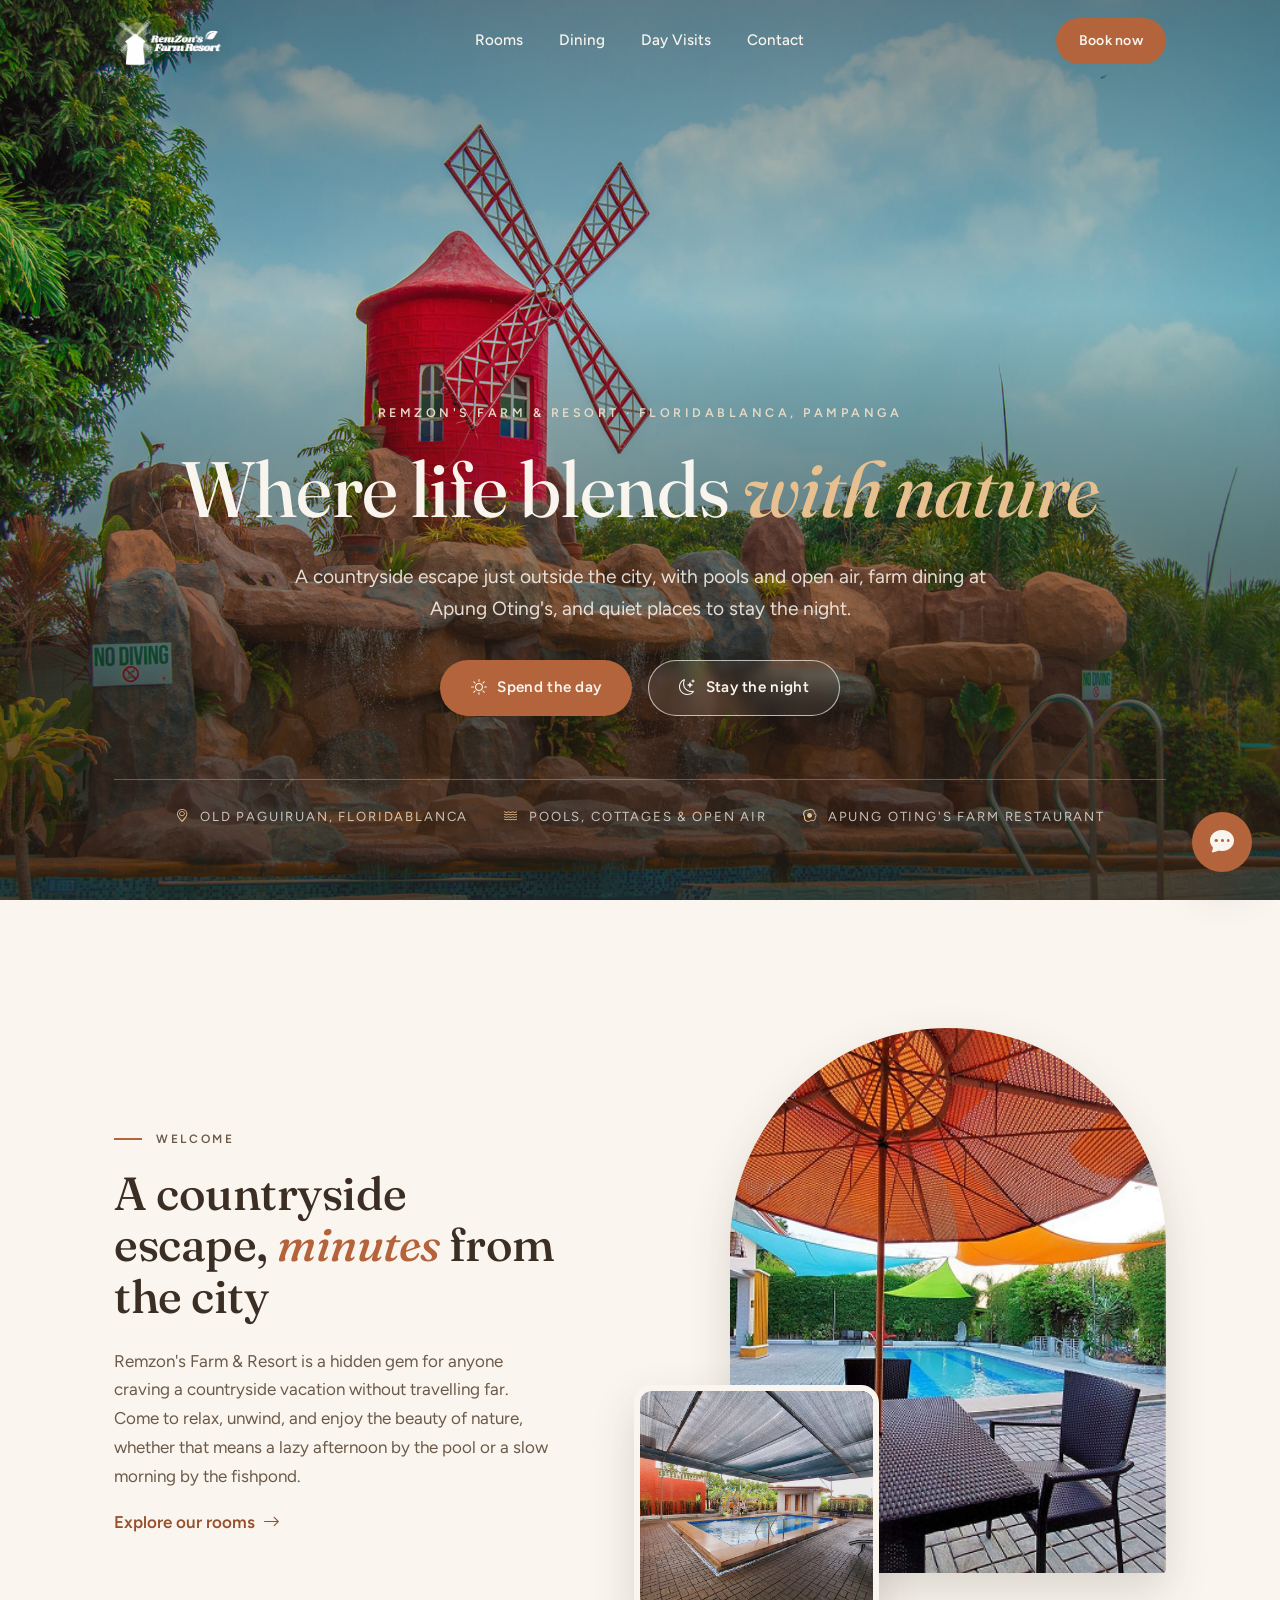
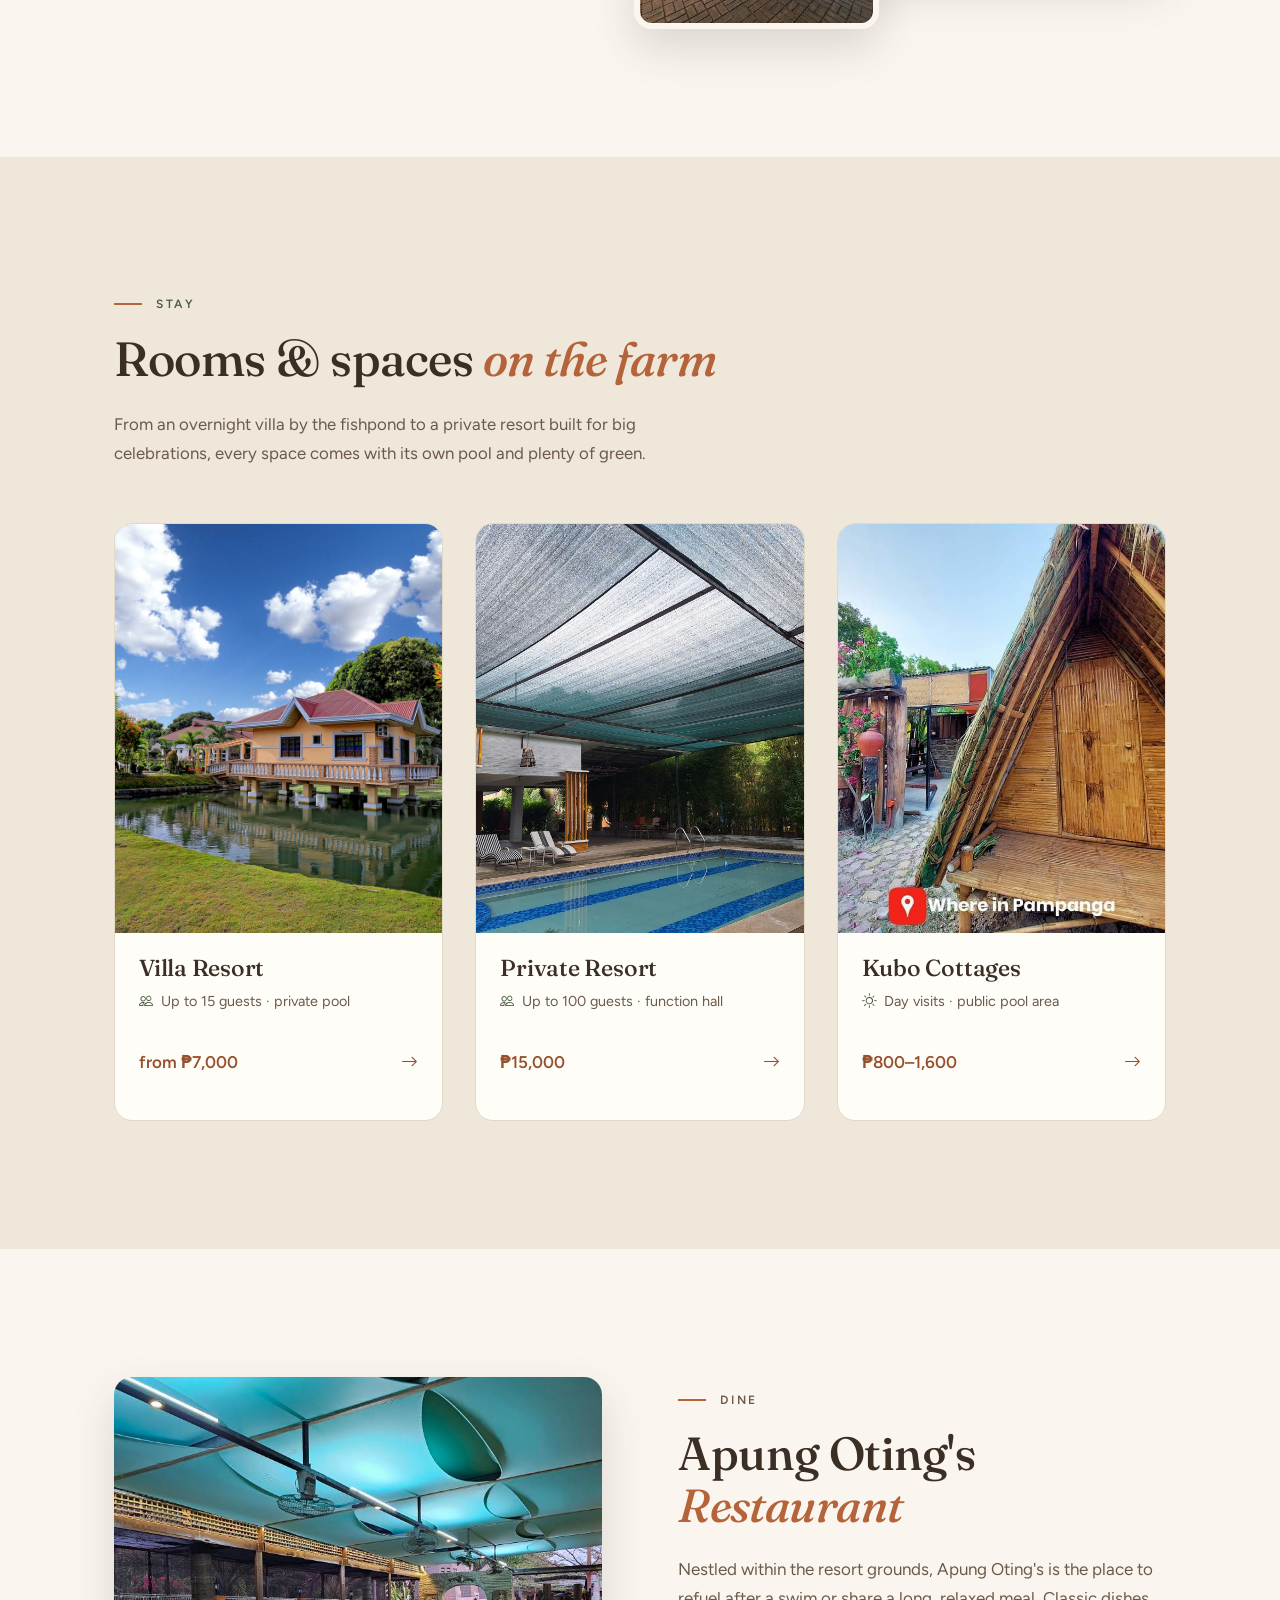
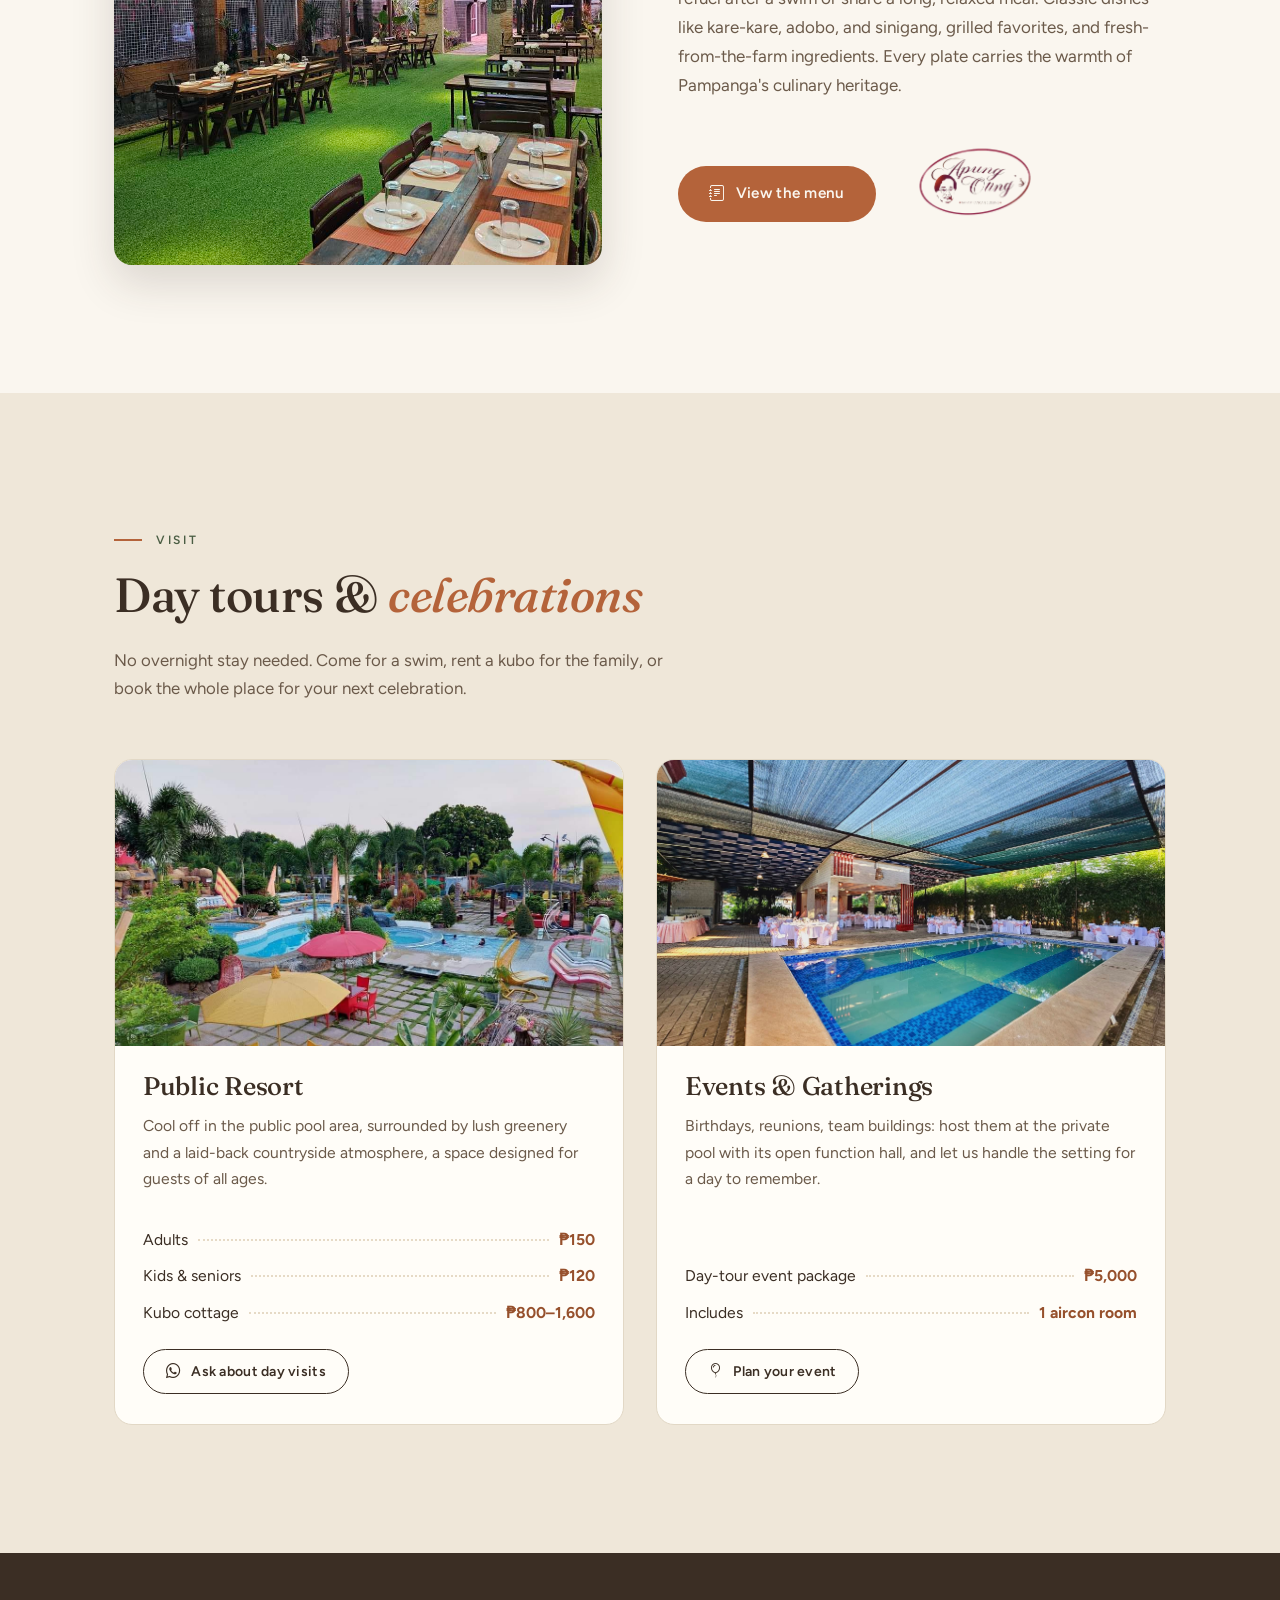
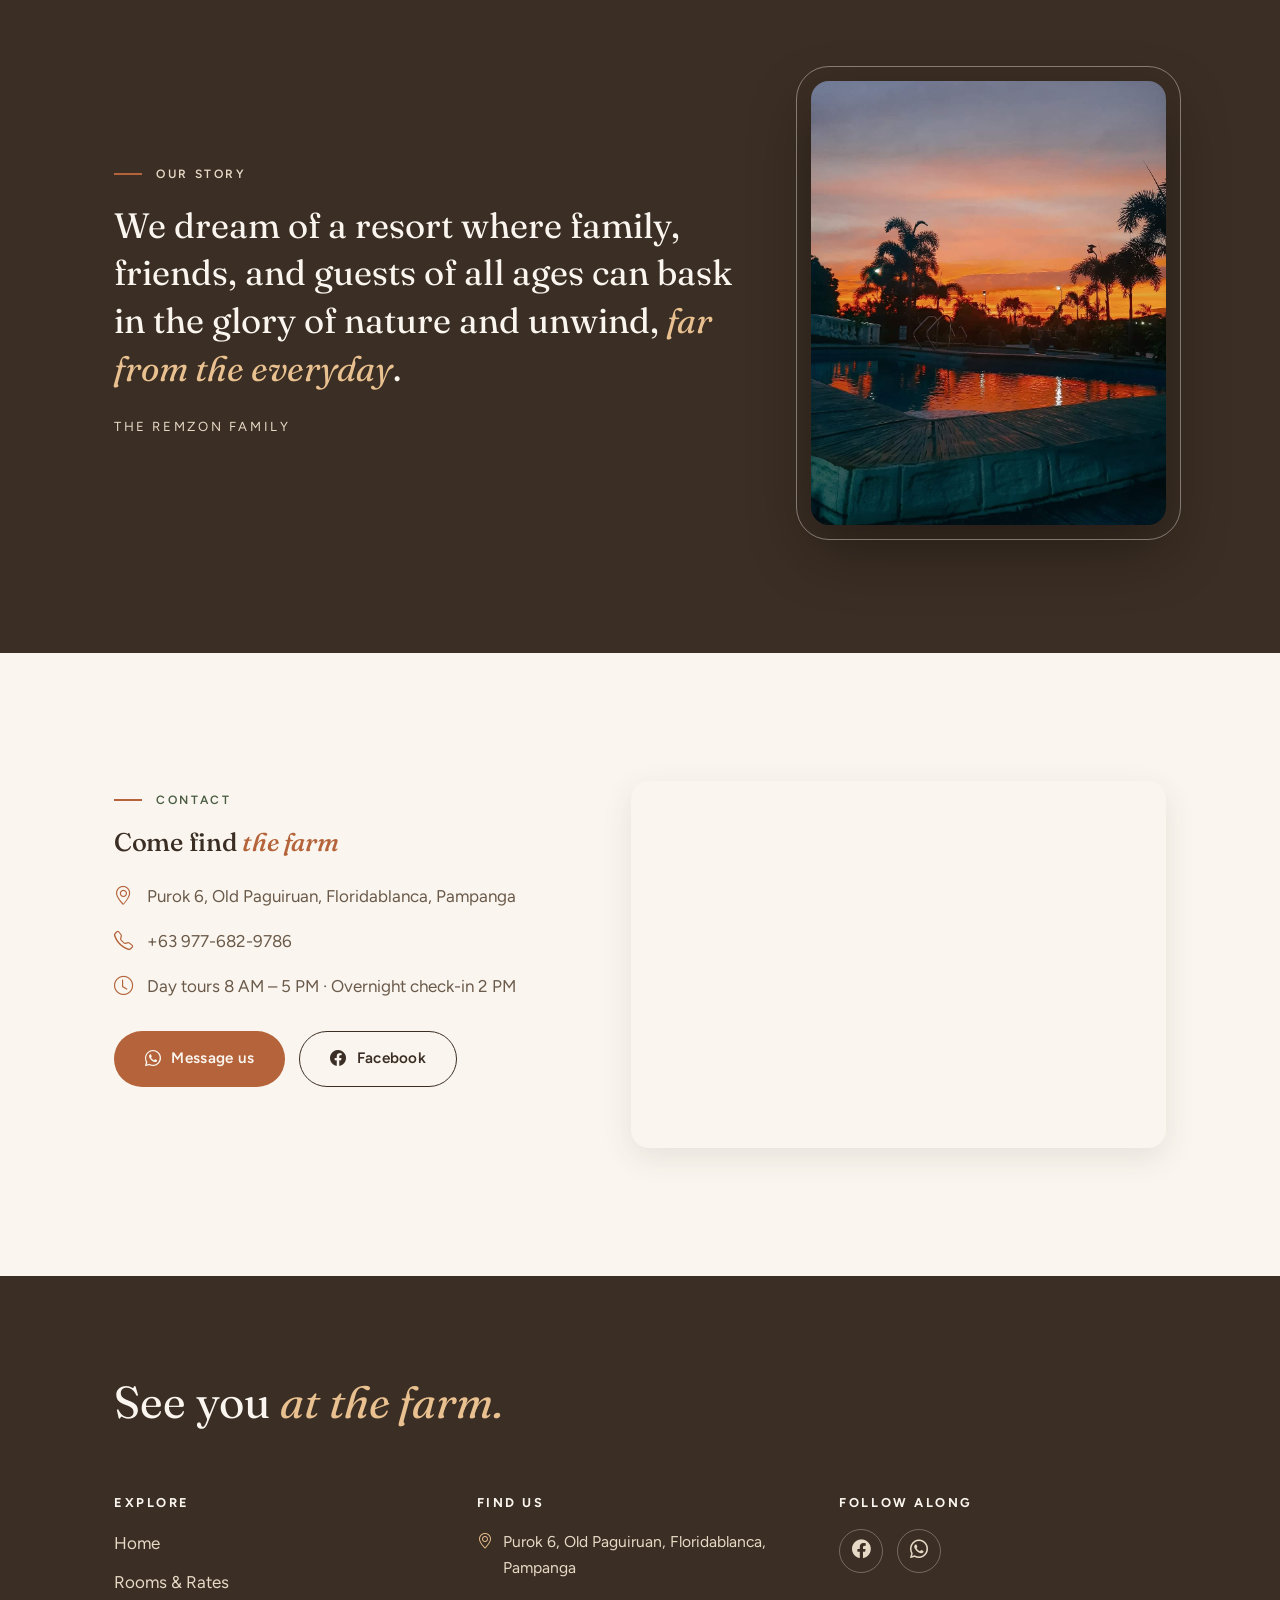
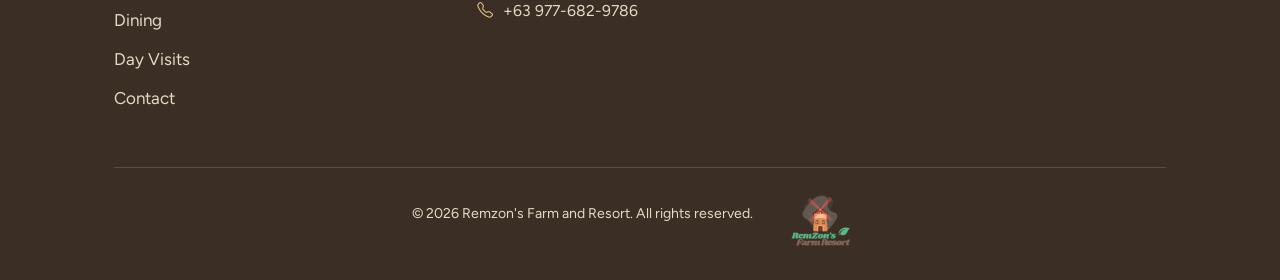
==== index.html @ 97b69064 "Initial commit" ====
<!DOCTYPE html>
<html lang="en">
<head>
  <meta charset="UTF-8">
  <meta name="viewport" content="width=device-width, initial-scale=1.0">
  <title>Remzon's Farm &amp; Resort | Floridablanca, Pampanga</title>
  <meta name="description" content="A countryside farm resort in Floridablanca, Pampanga: pools, villas, day tours, events, and Apung Oting's farm restaurant.">
  <link rel="icon" href="Logo/ResortLogo.png">
  <link rel="preconnect" href="https://fonts.googleapis.com">
  <link rel="preconnect" href="https://fonts.gstatic.com" crossorigin>
  <link href="https://fonts.googleapis.com/css2?family=Fraunces:ital,opsz,wght@0,9..144,300..700;1,9..144,300..700&family=Figtree:ital,wght@0,300..700;1,300..700&display=swap" rel="stylesheet">
  <link rel="stylesheet" href="https://cdn.jsdelivr.net/npm/bootstrap-icons@1.11.3/font/bootstrap-icons.min.css">
  <link rel="stylesheet" href="style.css">
</head>
<body>

<header class="site-header">
  <div class="header-inner">
    <a class="brand" href="index.html">
      <img src="Logo/ResortLogo.png" alt="Remzon's Farm and Resort logo">
    </a>
    <nav class="site-nav">
      <a href="rooms.html">Rooms</a>
      <a href="#dining">Dining</a>
      <a href="#day">Day Visits</a>
      <a href="#contact">Contact</a>
    </nav>
    <a class="btn btn--clay btn--small header-cta" href="booking.html">Book now</a>
    <button class="nav-toggle" aria-label="Menu" aria-expanded="false"><i class="bi bi-list"></i></button>
  </div>
</header>

<!-- HERO -->
<section class="hero">
  <div class="hero-content">
    <p class="hero-eyebrow">Remzon's Farm &amp; Resort · Floridablanca, Pampanga</p>
    <h1>Where life blends <em>with nature</em></h1>
    <p class="hero-sub">A countryside escape just outside the city, with pools and open air, farm dining at Apung Oting's, and quiet places to stay the night.</p>
    <div class="hero-doors">
      <a class="btn btn--clay" href="#day"><i class="bi bi-sun"></i> Spend the day</a>
      <a class="btn btn--ghost-light" href="rooms.html"><i class="bi bi-moon-stars"></i> Stay the night</a>
    </div>
    <div class="hero-strip">
      <span><i class="bi bi-geo-alt"></i> Old Paguiruan, Floridablanca</span>
      <span><i class="bi bi-water"></i> Pools, cottages &amp; open air</span>
      <span><i class="bi bi-egg-fried"></i> Apung Oting's farm restaurant</span>
    </div>
  </div>
</section>

<!-- WELCOME -->
<section class="section" id="welcome">
  <div class="container welcome-grid">
    <div class="welcome-copy" data-reveal>
      <p class="eyebrow">Welcome</p>
      <h2>A countryside escape, <em>minutes</em> from the city</h2>
      <p>Remzon's Farm &amp; Resort is a hidden gem for anyone craving a countryside vacation without travelling far. Come to relax, unwind, and enjoy the beauty of nature, whether that means a lazy afternoon by the pool or a slow morning by the fishpond.</p>
      <a class="text-link" href="rooms.html">Explore our rooms <i class="bi bi-arrow-right"></i></a>
    </div>
    <div class="welcome-photos" data-reveal style="--d:.15s">
      <img class="photo-main" src="Resort/welcome4.png" alt="Poolside at Remzon's Farm and Resort">
      <img class="photo-accent" src="Resort/welcome3.jpg" alt="Greenery around the resort">
    </div>
  </div>
</section>

<!-- STAY -->
<section class="section section--sand" id="stay">
  <div class="container">
    <div class="section-head" data-reveal>
      <p class="eyebrow">Stay</p>
      <h2>Rooms &amp; spaces <em>on the farm</em></h2>
      <p class="lede">From an overnight villa by the fishpond to a private resort built for big celebrations, every space comes with its own pool and plenty of green.</p>
    </div>
    <div class="cards-3">
      <a class="room-card" href="villa.html" data-reveal>
        <div class="card-photo"><img src="Resort/Villa.jpg" alt="Villa Resort exterior"></div>
        <div class="card-body">
          <h3>Villa Resort</h3>
          <p class="card-meta"><i class="bi bi-people"></i> Up to 15 guests · private pool</p>
          <p class="card-price">from ₱7,000 <i class="bi bi-arrow-right"></i></p>
        </div>
      </a>
      <a class="room-card" href="private.html" data-reveal style="--d:.12s">
        <div class="card-photo"><img src="Resort/RoomPrivate.jpg" alt="Private Resort pool and function hall"></div>
        <div class="card-body">
          <h3>Private Resort</h3>
          <p class="card-meta"><i class="bi bi-people"></i> Up to 100 guests · function hall</p>
          <p class="card-price">₱15,000 <i class="bi bi-arrow-right"></i></p>
        </div>
      </a>
      <a class="room-card" href="#day" data-reveal style="--d:.24s">
        <div class="card-photo"><img src="Resort/RoomKubo.jpg" alt="Kubo cottages by the public pool"></div>
        <div class="card-body">
          <h3>Kubo Cottages</h3>
          <p class="card-meta"><i class="bi bi-sun"></i> Day visits · public pool area</p>
          <p class="card-price">₱800–1,600 <i class="bi bi-arrow-right"></i></p>
        </div>
      </a>
    </div>
  </div>
</section>

<!-- DINE -->
<section class="section" id="dining">
  <div class="container dine-grid">
    <img class="dine-photo" src="Restaurant/dine.jpg" alt="Dining area at Apung Oting's Restaurant" data-reveal>
    <div class="dine-copy" data-reveal style="--d:.15s">
      <p class="eyebrow">Dine</p>
      <h2>Apung Oting's <em>Restaurant</em></h2>
      <p>Nestled within the resort grounds, Apung Oting's is the place to refuel after a swim or share a long, relaxed meal. Classic dishes like kare-kare, adobo, and sinigang, grilled favorites, and fresh-from-the-farm ingredients. Every plate carries the warmth of Pampanga's culinary heritage.</p>
      <div class="dine-actions">
        <a class="btn btn--clay" href="Restaurant/menu1.jpg" target="_blank" rel="noopener"><i class="bi bi-journal-text"></i> View the menu</a>
        <img class="resto-logo" src="Logo/RestaurantLogo.png" alt="Apung Oting's Restaurant logo">
      </div>
    </div>
  </div>
</section>

<!-- DAY VISITS & EVENTS -->
<section class="section section--sand" id="day">
  <div class="container">
    <div class="section-head" data-reveal>
      <p class="eyebrow">Visit</p>
      <h2>Day tours &amp; <em>celebrations</em></h2>
      <p class="lede">No overnight stay needed. Come for a swim, rent a kubo for the family, or book the whole place for your next celebration.</p>
    </div>
    <div class="visit-cards">
      <article class="visit-card" data-reveal>
        <div class="card-photo"><img src="Resort/PublicResort.jpg" alt="Public pool area with slides"></div>
        <div class="card-body">
          <h3>Public Resort</h3>
          <p>Cool off in the public pool area, surrounded by lush greenery and a laid-back countryside atmosphere, a space designed for guests of all ages.</p>
          <div class="rate-list">
            <div class="rate-row"><span>Adults</span><span class="dots"></span><span class="price">₱150</span></div>
            <div class="rate-row"><span>Kids &amp; seniors</span><span class="dots"></span><span class="price">₱120</span></div>
            <div class="rate-row"><span>Kubo cottage</span><span class="dots"></span><span class="price">₱800–1,600</span></div>
          </div>
          <a class="btn btn--ghost btn--small" href="https://wa.me/639662276892?text=Hi!%20I%27d%20like%20to%20ask%20about%20a%20day%20visit%20to%20the%20public%20pool." target="_blank" rel="noopener"><i class="bi bi-whatsapp"></i> Ask about day visits</a>
        </div>
      </article>
      <article class="visit-card" data-reveal style="--d:.12s">
        <div class="card-photo"><img src="Resort/PrivateEvents.jpg" alt="Private pool set up for an event"></div>
        <div class="card-body">
          <h3>Events &amp; Gatherings</h3>
          <p>Birthdays, reunions, team buildings: host them at the private pool with its open function hall, and let us handle the setting for a day to remember.</p>
          <div class="rate-list">
            <div class="rate-row"><span>Day-tour event package</span><span class="dots"></span><span class="price">₱5,000</span></div>
            <div class="rate-row"><span>Includes</span><span class="dots"></span><span class="price">1 aircon room</span></div>
          </div>
          <a class="btn btn--ghost btn--small" href="booking.html?space=event"><i class="bi bi-balloon"></i> Plan your event</a>
        </div>
      </article>
    </div>
  </div>
</section>

<!-- STORY -->
<section class="section section--espresso" id="story">
  <div class="container story-grid">
    <div class="story-copy" data-reveal>
      <p class="eyebrow">Our Story</p>
      <blockquote>We dream of a resort where family, friends, and guests of all ages can bask in the glory of nature and unwind, <em>far from the everyday</em>.</blockquote>
      <p class="attribution">The Remzon Family</p>
    </div>
    <img class="story-photo" src="Resort/PublicResort4.jpg" alt="Sunset over the pool at Remzon's Farm and Resort" data-reveal style="--d:.15s">
  </div>
</section>

<!-- CONTACT -->
<section class="section" id="contact">
  <div class="container contact-grid">
    <div data-reveal>
      <p class="eyebrow">Contact</p>
      <h2>Come find <em>the farm</em></h2>
      <ul class="contact-list">
        <li><i class="bi bi-geo-alt"></i> Purok 6, Old Paguiruan, Floridablanca, Pampanga</li>
        <li><i class="bi bi-telephone"></i> +63 977-682-9786</li>
        <li><i class="bi bi-clock"></i> Day tours 8 AM – 5 PM · Overnight check-in 2 PM</li>
      </ul>
      <div class="contact-actions">
        <a class="btn btn--clay" href="https://wa.me/639662276892?text=Hi!%20I%27d%20like%20to%20ask%20about%20Remzon%27s%20Farm%20and%20Resort." target="_blank" rel="noopener"><i class="bi bi-whatsapp"></i> Message us</a>
        <a class="btn btn--ghost" href="https://web.facebook.com/RemZonsFarmandResort" target="_blank" rel="noopener"><i class="bi bi-facebook"></i> Facebook</a>
      </div>
    </div>
    <iframe class="map-frame" data-reveal style="--d:.15s" src="https://www.google.com/maps/embed?pb=!1m18!1m12!1m3!1d3853.8872058354195!2d120.521538375396!3d14.998965285535938!2m3!1f0!2f0!3f0!3m2!1i1024!2i768!4f13.1!3m3!1m2!1s0x33965f371e660f63%3A0x75ef927a24b23bb5!2sRemzon&#39;s%20Farm%20and%20Resort!5e0!3m2!1sen!2sus!4v1743945758089!5m2!1sen!2sus" loading="lazy" referrerpolicy="no-referrer-when-downgrade" title="Map to Remzon's Farm and Resort"></iframe>
  </div>
</section>

<!-- FOOTER -->
<footer class="site-footer">
  <div class="container">
    <p class="footer-signoff">See you <em>at the farm.</em></p>
    <div class="footer-grid">
      <div>
        <h4>Explore</h4>
        <ul>
          <li><a href="index.html">Home</a></li>
          <li><a href="rooms.html">Rooms &amp; Rates</a></li>
          <li><a href="index.html#dining">Dining</a></li>
          <li><a href="index.html#day">Day Visits</a></li>
          <li><a href="index.html#contact">Contact</a></li>
        </ul>
      </div>
      <div>
        <h4>Find us</h4>
        <p><i class="bi bi-geo-alt"></i> Purok 6, Old Paguiruan, Floridablanca, Pampanga</p>
        <p><i class="bi bi-telephone"></i> +63 977-682-9786</p>
      </div>
      <div>
        <h4>Follow along</h4>
        <div class="footer-social">
          <a href="https://web.facebook.com/RemZonsFarmandResort" target="_blank" rel="noopener" aria-label="Facebook"><i class="bi bi-facebook"></i></a>
          <a href="https://wa.me/639662276892" target="_blank" rel="noopener" aria-label="WhatsApp"><i class="bi bi-whatsapp"></i></a>
        </div>
      </div>
    </div>
    <div class="footer-bottom">
      <p>&copy; 2026 Remzon's Farm and Resort. All rights reserved.</p>
      <img class="footer-badge" src="Logo/Resort Logo 1.png" alt="Remzon's Farm and Resort logo">
    </div>
  </div>
</footer>

<!-- Mobile book bar -->
<div class="book-bar">
  <a class="bar-book" href="booking.html"><i class="bi bi-calendar-check"></i> Request to book</a>
  <a class="bar-call" href="tel:+639776829786"><i class="bi bi-telephone"></i> Call us</a>
</div>

<!-- Chat bubble -->
<div class="chat-bubble">
  <div class="chat-options">
    <a class="chat-option chat-option--wa" href="https://wa.me/639662276892?text=Hi!%20I%27d%20like%20to%20ask%20about%20Remzon%27s%20Farm%20and%20Resort." target="_blank" rel="noopener"><i class="bi bi-whatsapp"></i> WhatsApp</a>
    <a class="chat-option chat-option--ms" href="https://m.me/RemZonsFarmandResort" target="_blank" rel="noopener"><i class="bi bi-messenger"></i> Messenger</a>
  </div>
  <button class="chat-toggle" aria-label="Chat with us" aria-expanded="false"><i class="bi bi-chat-dots-fill"></i></button>
</div>

<script src="script.js" defer></script>
</body>
</html>
---- style.css ----
/* ==========================================================================
   Remzon's Farm & Resort — "Modern Hacienda" design system
   Palette: cream base / espresso ink / clay accent / leaf support / sand tint
   Type: Fraunces (display) + Figtree (body)
   ========================================================================== */

:root {
  --cream: #FAF6EF;
  --sand: #EFE7D9;
  --sand-deep: #E6DAC6;
  --espresso: #3B2E24;
  --espresso-soft: #6B5A4A;
  --clay: #B4633A;
  --clay-dark: #96502C;
  --leaf: #4A5D43;
  --line: #E2D8C6;
  --white: #FFFDF8;

  --font-display: "Fraunces", serif;
  --font-body: "Figtree", sans-serif;

  --container: 1140px;
  --gutter: clamp(20px, 5vw, 44px);
  --section-pad: clamp(72px, 10vw, 128px);
  --radius: 18px;
  --radius-arch: 999px 999px 18px 18px;

  --shadow-soft: 0 10px 30px rgba(59, 46, 36, 0.10);
  --shadow-lift: 0 18px 44px rgba(59, 46, 36, 0.16);

  --ease-out: cubic-bezier(0.22, 1, 0.36, 1);
}

/* ---------- Reset & base ---------- */

*, *::before, *::after { box-sizing: border-box; }

html { scroll-behavior: smooth; }

body {
  margin: 0;
  background-color: var(--cream);
  color: var(--espresso);
  font-family: var(--font-body);
  font-size: 1.0625rem;
  line-height: 1.7;
  -webkit-font-smoothing: antialiased;
  overflow-x: hidden;
}

/* faint paper grain over everything */
body::after {
  content: "";
  position: fixed;
  inset: 0;
  pointer-events: none;
  z-index: 999;
  opacity: 0.035;
  background-image: url("data:image/svg+xml,%3Csvg xmlns='http://www.w3.org/2000/svg' width='160' height='160'%3E%3Cfilter id='n'%3E%3CfeTurbulence type='fractalNoise' baseFrequency='0.9' numOctaves='2'/%3E%3C/filter%3E%3Crect width='160' height='160' filter='url(%23n)'/%3E%3C/svg%3E");
}

img { max-width: 100%; display: block; }

h1, h2, h3, h4 {
  font-family: var(--font-display);
  font-weight: 500;
  line-height: 1.12;
  margin: 0 0 0.5em;
  letter-spacing: -0.01em;
}

h1 em, h2 em, h3 em {
  font-style: italic;
  color: var(--clay);
}

p { margin: 0 0 1em; }

a { color: var(--clay-dark); text-decoration-thickness: 1px; text-underline-offset: 3px; }

section { scroll-margin-top: 96px; }

.container {
  max-width: var(--container);
  margin-inline: auto;
  padding-inline: var(--gutter);
}

.section { padding-block: var(--section-pad); }
.section--sand { background: var(--sand); }
.section--espresso { background: var(--espresso); color: var(--cream); }

/* ---------- Eyebrow + section headings ---------- */

.eyebrow {
  display: inline-flex;
  align-items: center;
  gap: 14px;
  font-size: 0.75rem;
  font-weight: 600;
  letter-spacing: 0.22em;
  text-transform: uppercase;
  color: var(--leaf);
  margin-bottom: 18px;
}

.eyebrow::before {
  content: "";
  width: 28px;
  height: 2px;
  background: var(--clay);
}

.section--espresso .eyebrow { color: var(--sand-deep); }

.section-head h2 {
  font-size: clamp(2rem, 4.2vw, 3rem);
  max-width: 18em;
}

.section-head .lede {
  max-width: 34em;
  color: var(--espresso-soft);
  font-size: 1.05rem;
}

.section--espresso .lede { color: var(--sand-deep); }

/* ---------- Buttons ---------- */

.btn {
  display: inline-flex;
  align-items: center;
  justify-content: center;
  gap: 10px;
  padding: 14px 30px;
  border-radius: 999px;
  border: 1.5px solid transparent;
  font-family: var(--font-body);
  font-size: 0.95rem;
  font-weight: 600;
  letter-spacing: 0.02em;
  text-decoration: none;
  cursor: pointer;
  transition: transform 0.25s var(--ease-out), background 0.25s, color 0.25s, border-color 0.25s, box-shadow 0.25s;
}

.btn i { font-size: 1.05em; line-height: 1; }

.btn:hover { transform: translateY(-2px); }
.btn:active { transform: translateY(0); }

.btn--clay {
  background: var(--clay);
  color: var(--cream);
}
.btn--clay:hover { background: var(--clay-dark); box-shadow: var(--shadow-soft); }

.btn--ghost {
  background: transparent;
  color: var(--espresso);
  border-color: currentColor;
}
.btn--ghost:hover { background: rgba(59, 46, 36, 0.06); }

.btn--ghost-light {
  background: rgba(250, 246, 239, 0.08);
  color: var(--cream);
  border-color: rgba(250, 246, 239, 0.7);
  backdrop-filter: blur(4px);
}
.btn--ghost-light:hover { background: rgba(250, 246, 239, 0.18); }

.btn--small { padding: 10px 22px; font-size: 0.875rem; }

.text-link {
  display: inline-flex;
  align-items: center;
  gap: 8px;
  font-weight: 600;
  color: var(--clay-dark);
  text-decoration: none;
}
.text-link i { transition: transform 0.25s var(--ease-out); }
.text-link:hover i { transform: translateX(4px); }

/* ---------- Header ---------- */

.site-header {
  position: fixed;
  inset: 0 0 auto 0;
  z-index: 50;
  transition: background 0.35s, box-shadow 0.35s, color 0.35s;
  color: var(--cream);
}

.site-header .header-inner {
  max-width: var(--container);
  margin-inline: auto;
  padding: 10px var(--gutter);
  display: flex;
  align-items: center;
  justify-content: space-between;
  gap: 24px;
}

.site-header.is-solid,
.site-header--solid {
  background: rgba(250, 246, 239, 0.92);
  backdrop-filter: blur(10px);
  box-shadow: 0 1px 0 var(--line);
  color: var(--espresso);
}

.brand {
  display: inline-flex;
  align-items: center;
  gap: 12px;
  text-decoration: none;
  color: inherit;
}

.brand img {
  height: 62px;
  width: auto;
  object-fit: contain;
}

/* white silhouette while the header floats over the hero photo */
.site-header:not(.is-solid):not(.site-header--solid) .brand img {
  filter: brightness(0) invert(1) drop-shadow(0 2px 8px rgba(30, 22, 15, 0.35));
}

.site-nav {
  display: flex;
  align-items: center;
  gap: clamp(18px, 3vw, 36px);
}

.site-nav a {
  color: inherit;
  text-decoration: none;
  font-size: 0.95rem;
  font-weight: 500;
  position: relative;
  padding-block: 6px;
}

.site-nav a::after {
  content: "";
  position: absolute;
  left: 0;
  bottom: 0;
  width: 100%;
  height: 2px;
  background: var(--clay);
  transform: scaleX(0);
  transform-origin: left;
  transition: transform 0.3s var(--ease-out);
}

.site-nav a:hover::after { transform: scaleX(1); }

.header-cta { flex-shrink: 0; }

.nav-toggle {
  display: none;
  background: none;
  border: none;
  color: inherit;
  font-size: 1.7rem;
  cursor: pointer;
  padding: 4px 8px;
}

/* ---------- Hero ---------- */

.hero {
  position: relative;
  min-height: 100svh;
  display: flex;
  flex-direction: column;
  justify-content: flex-end;
  color: var(--cream);
  isolation: isolate;
}

.hero::before {
  content: "";
  position: absolute;
  inset: 0;
  z-index: -2;
  background-image: url("Resort/resortHome.jpg");
  background-size: cover;
  background-position: center;
}

.hero::after {
  content: "";
  position: absolute;
  inset: 0;
  z-index: -1;
  background:
    linear-gradient(180deg, rgba(30, 22, 15, 0.42) 0%, rgba(30, 22, 15, 0.10) 34%, rgba(30, 22, 15, 0.62) 78%, rgba(30, 22, 15, 0.78) 100%);
}

.hero-content {
  max-width: var(--container);
  width: 100%;
  margin-inline: auto;
  padding: 0 var(--gutter) clamp(48px, 8vh, 90px);
  text-align: center;
}

.hero-eyebrow {
  font-size: 0.78rem;
  font-weight: 600;
  letter-spacing: 0.28em;
  text-transform: uppercase;
  color: var(--sand-deep);
  margin-bottom: 22px;
}

.hero h1 {
  font-size: clamp(2.7rem, 6.5vw, 4.9rem);
  font-weight: 450;
  margin-inline: auto;
  max-width: 13em;
  margin-bottom: 0.35em;
  text-wrap: balance;
}

.hero h1 em { color: #E9C08F; }

.hero .hero-sub {
  font-size: clamp(1rem, 1.6vw, 1.2rem);
  color: rgba(250, 246, 239, 0.88);
  max-width: 36em;
  margin-inline: auto;
  margin-bottom: 34px;
}

.hero-doors {
  display: flex;
  justify-content: center;
  flex-wrap: wrap;
  gap: 16px;
  margin-bottom: clamp(40px, 7vh, 72px);
}

.hero-strip {
  display: flex;
  justify-content: center;
  flex-wrap: wrap;
  gap: 12px 36px;
  padding-top: 26px;
  border-top: 1px solid rgba(250, 246, 239, 0.28);
  font-size: 0.82rem;
  letter-spacing: 0.14em;
  text-transform: uppercase;
  color: rgba(250, 246, 239, 0.75);
}

.hero-strip span { display: inline-flex; align-items: center; gap: 10px; }
.hero-strip i { color: #E9C08F; }

/* ---------- Compact page hero (subpages) ---------- */

.page-head {
  padding: calc(84px + clamp(48px, 8vw, 96px)) 0 clamp(40px, 6vw, 72px);
  background:
    radial-gradient(120% 90% at 85% -10%, var(--sand) 0%, transparent 60%),
    var(--cream);
  border-bottom: 1px solid var(--line);
}

.page-head h1 {
  font-size: clamp(2.3rem, 5vw, 3.6rem);
  max-width: 16em;
}

.page-head .lede {
  max-width: 36em;
  color: var(--espresso-soft);
  margin-bottom: 0;
}

/* ---------- Welcome ---------- */

.welcome-grid {
  display: grid;
  grid-template-columns: minmax(0, 5fr) minmax(0, 6fr);
  gap: clamp(36px, 6vw, 80px);
  align-items: center;
}

.welcome-copy h2 { font-size: clamp(2rem, 4vw, 2.9rem); }

.welcome-copy p { color: var(--espresso-soft); max-width: 32em; }

.welcome-photos {
  position: relative;
  padding-bottom: 56px;
}

.welcome-photos .photo-main {
  width: 82%;
  margin-left: auto;
  aspect-ratio: 4 / 5;
  object-fit: cover;
  border-radius: var(--radius-arch);
  box-shadow: var(--shadow-lift);
}

.welcome-photos .photo-accent {
  position: absolute;
  left: 0;
  bottom: 0;
  width: 46%;
  aspect-ratio: 1 / 1;
  object-fit: cover;
  border-radius: var(--radius);
  border: 6px solid var(--cream);
  box-shadow: var(--shadow-lift);
}

/* ---------- Room cards (home) ---------- */

.cards-3 {
  display: grid;
  grid-template-columns: repeat(3, minmax(0, 1fr));
  gap: clamp(20px, 3vw, 32px);
  margin-top: clamp(36px, 5vw, 56px);
}

.room-card {
  display: flex;
  flex-direction: column;
  background: var(--white);
  border: 1px solid var(--line);
  border-radius: var(--radius);
  overflow: hidden;
  text-decoration: none;
  color: var(--espresso);
  transition: transform 0.35s var(--ease-out), box-shadow 0.35s;
}

.room-card:hover {
  transform: translateY(-6px);
  box-shadow: var(--shadow-lift);
}

.room-card .card-photo {
  aspect-ratio: 4 / 5;
  overflow: hidden;
}

.room-card .card-photo img {
  width: 100%;
  height: 100%;
  object-fit: cover;
  transition: transform 0.6s var(--ease-out);
}

.room-card:hover .card-photo img { transform: scale(1.05); }

.room-card .card-body {
  padding: 22px 24px 26px;
  display: flex;
  flex-direction: column;
  gap: 6px;
  flex: 1;
}

.room-card h3 { font-size: 1.45rem; margin-bottom: 2px; }

.room-card .card-meta {
  font-size: 0.9rem;
  color: var(--espresso-soft);
  display: flex;
  align-items: center;
  gap: 8px;
}

.room-card .card-meta i { color: var(--leaf); }

.room-card .card-price {
  margin-top: auto;
  padding-top: 14px;
  display: flex;
  align-items: center;
  justify-content: space-between;
  font-weight: 600;
  color: var(--clay-dark);
}

.room-card .card-price i { transition: transform 0.25s var(--ease-out); }
.room-card:hover .card-price i { transform: translateX(5px); }

/* ---------- Dine split ---------- */

.dine-grid {
  display: grid;
  grid-template-columns: minmax(0, 1fr) minmax(0, 1fr);
  gap: clamp(36px, 6vw, 80px);
  align-items: center;
}

.dine-grid .dine-photo {
  aspect-ratio: 1 / 1;
  object-fit: cover;
  border-radius: var(--radius);
  box-shadow: var(--shadow-lift);
}

.dine-copy h2 { font-size: clamp(2rem, 4vw, 2.9rem); }
.dine-copy p { color: var(--espresso-soft); max-width: 32em; }

.dine-actions {
  display: flex;
  align-items: center;
  flex-wrap: wrap;
  gap: 22px;
  margin-top: 28px;
}

.dine-actions .resto-logo {
  max-width: 150px;
  mix-blend-mode: multiply;
}

/* ---------- Day visits / rates ---------- */

.visit-cards {
  display: grid;
  grid-template-columns: repeat(2, minmax(0, 1fr));
  gap: clamp(20px, 3vw, 32px);
  margin-top: clamp(36px, 5vw, 56px);
}

.visit-card {
  background: var(--white);
  border: 1px solid var(--line);
  border-radius: var(--radius);
  overflow: hidden;
  display: flex;
  flex-direction: column;
}

.visit-card .card-photo {
  aspect-ratio: 16 / 9;
  overflow: hidden;
}

.visit-card .card-photo img {
  width: 100%;
  height: 100%;
  object-fit: cover;
  transition: transform 0.6s var(--ease-out);
}

.visit-card:hover .card-photo img { transform: scale(1.04); }

.visit-card .card-body {
  padding: 26px 28px 30px;
  display: flex;
  flex-direction: column;
  flex: 1;
}

.visit-card h3 { font-size: 1.6rem; }

.visit-card .card-body > p { color: var(--espresso-soft); font-size: 0.98rem; }

.rate-list {
  margin-top: auto;
  padding-top: 18px;
  display: flex;
  flex-direction: column;
  gap: 10px;
}

.rate-row {
  display: flex;
  align-items: baseline;
  gap: 10px;
  font-size: 0.98rem;
}

.rate-row .dots {
  flex: 1;
  border-bottom: 2px dotted var(--sand-deep);
  transform: translateY(-4px);
}

.rate-row .price {
  font-weight: 700;
  color: var(--clay-dark);
  white-space: nowrap;
}

.visit-card .btn { margin-top: 22px; align-self: flex-start; }

/* ---------- Story band ---------- */

.story-grid {
  display: grid;
  grid-template-columns: minmax(0, 7fr) minmax(0, 4fr);
  gap: clamp(36px, 6vw, 80px);
  align-items: center;
}

.story-copy blockquote {
  margin: 0;
  font-family: var(--font-display);
  font-size: clamp(1.5rem, 3vw, 2.2rem);
  font-weight: 400;
  line-height: 1.35;
  color: var(--cream);
}

.story-copy blockquote em { color: #E9C08F; }

.story-copy .attribution {
  margin-top: 24px;
  font-size: 0.82rem;
  letter-spacing: 0.2em;
  text-transform: uppercase;
  color: var(--sand-deep);
}

.story-photo {
  aspect-ratio: 4 / 5;
  object-fit: cover;
  border-radius: var(--radius);
  box-shadow: 0 24px 60px rgba(0, 0, 0, 0.35);
  outline: 1px solid rgba(250, 246, 239, 0.4);
  outline-offset: 14px;
}

/* ---------- Contact ---------- */

.contact-grid {
  display: grid;
  grid-template-columns: minmax(0, 5fr) minmax(0, 6fr);
  gap: clamp(36px, 6vw, 72px);
  align-items: start;
}

.contact-list {
  list-style: none;
  margin: 26px 0 30px;
  padding: 0;
  display: flex;
  flex-direction: column;
  gap: 16px;
}

.contact-list li {
  display: flex;
  gap: 14px;
  align-items: flex-start;
  color: var(--espresso-soft);
}

.contact-list i {
  color: var(--clay);
  font-size: 1.2rem;
  line-height: 1.5;
}

.contact-actions { display: flex; flex-wrap: wrap; gap: 14px; }

.map-frame {
  width: 100%;
  aspect-ratio: 16 / 11;
  border: 0;
  border-radius: var(--radius);
  box-shadow: var(--shadow-soft);
}

/* ---------- Footer ---------- */

.site-footer {
  background: var(--espresso);
  color: var(--sand-deep);
  padding: clamp(56px, 8vw, 88px) 0 32px;
}

.footer-signoff {
  font-family: var(--font-display);
  font-size: clamp(1.9rem, 4vw, 2.8rem);
  color: var(--cream);
  margin-bottom: clamp(36px, 5vw, 56px);
}

.footer-signoff em { color: #E9C08F; }

.footer-grid {
  display: grid;
  grid-template-columns: repeat(3, minmax(0, 1fr));
  gap: 36px;
  padding-bottom: 44px;
}

.footer-grid h4 {
  font-family: var(--font-body);
  font-size: 0.8rem;
  font-weight: 700;
  letter-spacing: 0.2em;
  text-transform: uppercase;
  color: var(--cream);
  margin-bottom: 18px;
}

.footer-grid ul { list-style: none; margin: 0; padding: 0; }
.footer-grid li { margin-bottom: 10px; }

.footer-grid a {
  color: var(--sand-deep);
  text-decoration: none;
  transition: color 0.2s;
}
.footer-grid a:hover { color: var(--cream); }

.footer-grid p { display: flex; gap: 10px; align-items: flex-start; font-size: 0.98rem; }
.footer-grid p i { color: #E9C08F; }

.footer-badge {
  width: 96px;
}

.footer-social {
  display: flex;
  gap: 14px;
}

.footer-social a {
  display: inline-flex;
  align-items: center;
  justify-content: center;
  width: 44px;
  height: 44px;
  border: 1px solid rgba(250, 246, 239, 0.3);
  border-radius: 50%;
  font-size: 1.15rem;
  transition: background 0.25s, color 0.25s, border-color 0.25s;
}

.footer-social a:hover {
  background: var(--cream);
  color: var(--espresso);
  border-color: var(--cream);
}

.footer-bottom {
  border-top: 1px solid rgba(250, 246, 239, 0.15);
  padding-top: 26px;
  display: flex;
  align-items: center;
  justify-content: center;
  gap: 20px;
  font-size: 0.88rem;
}

/* ---------- Rooms listing page ---------- */

.room-row {
  display: grid;
  grid-template-columns: minmax(0, 6fr) minmax(0, 5fr);
  gap: clamp(32px, 5vw, 64px);
  align-items: center;
  padding-block: clamp(40px, 6vw, 64px);
}

.room-row + .room-row { border-top: 1px solid var(--line); }

.room-row:nth-child(even) .room-row-photo { order: 2; }

.room-row-photo {
  aspect-ratio: 4 / 3;
  object-fit: cover;
  border-radius: var(--radius);
  box-shadow: var(--shadow-lift);
  width: 100%;
}

.room-row h2 { font-size: clamp(1.8rem, 3.4vw, 2.5rem); }

.room-row .room-facts {
  display: flex;
  flex-wrap: wrap;
  gap: 8px;
  margin: 4px 0 18px;
  padding: 0;
  list-style: none;
}

.room-facts li {
  display: inline-flex;
  align-items: center;
  gap: 8px;
  background: var(--sand);
  border-radius: 999px;
  padding: 6px 16px;
  font-size: 0.85rem;
  font-weight: 600;
  color: var(--espresso);
}

.room-facts i { color: var(--leaf); }

.room-row p { color: var(--espresso-soft); }

.room-row .rate-list { margin: 18px 0 26px; padding: 0; }

.room-row .room-actions { display: flex; flex-wrap: wrap; gap: 14px; }

/* day-visit strip on rooms page */
.day-strip {
  background: var(--sand);
  border-radius: var(--radius);
  padding: clamp(32px, 5vw, 56px);
  display: flex;
  flex-wrap: wrap;
  align-items: center;
  justify-content: space-between;
  gap: 24px;
}

.day-strip h2 { font-size: clamp(1.6rem, 3vw, 2.2rem); margin-bottom: 6px; }
.day-strip p { margin: 0; color: var(--espresso-soft); }

/* ---------- Room detail pages ---------- */

.detail-layout {
  display: grid;
  grid-template-columns: minmax(0, 7fr) minmax(0, 5fr);
  gap: clamp(32px, 5vw, 64px);
  align-items: start;
}

.detail-gallery .main-photo {
  width: 100%;
  aspect-ratio: 4 / 3;
  object-fit: cover;
  border-radius: var(--radius);
  box-shadow: var(--shadow-soft);
  cursor: zoom-in;
}

.thumb-row {
  display: grid;
  grid-template-columns: repeat(6, minmax(0, 1fr));
  gap: 10px;
  margin-top: 12px;
}

.thumb-row img {
  width: 100%;
  aspect-ratio: 1 / 1;
  object-fit: cover;
  border-radius: 10px;
  cursor: pointer;
  border: 2px solid transparent;
  transition: border-color 0.2s, opacity 0.2s;
  opacity: 0.85;
}

.thumb-row img:hover,
.thumb-row img.is-active {
  border-color: var(--clay);
  opacity: 1;
}

.detail-info .eyebrow { margin-bottom: 10px; }

.detail-info h1 { font-size: clamp(2rem, 4vw, 2.8rem); margin-bottom: 8px; }

.detail-info > p { color: var(--espresso-soft); }

.rate-panel {
  background: var(--white);
  border: 1px solid var(--line);
  border-radius: var(--radius);
  padding: 26px 28px;
  margin: 24px 0;
}

.rate-panel .rate-list { margin: 0 0 20px; padding: 0; }

.rate-panel .checkin {
  font-size: 0.9rem;
  color: var(--espresso-soft);
  margin-bottom: 20px;
  display: flex;
  gap: 18px;
  flex-wrap: wrap;
}

.rate-panel .panel-actions { display: flex; flex-wrap: wrap; gap: 12px; }

.amenities-grid {
  display: grid;
  grid-template-columns: repeat(2, minmax(0, 1fr));
  gap: 8px 24px;
  margin-top: 28px;
}

.amenities-grid h3 {
  grid-column: 1 / -1;
  font-size: 1.25rem;
  margin-bottom: 4px;
}

.amenity {
  display: flex;
  align-items: center;
  gap: 12px;
  font-size: 0.98rem;
  color: var(--espresso-soft);
  padding: 8px 0;
}

.amenity i { color: var(--leaf); font-size: 1.15rem; }

/* horizontal photo strip */
.photo-strip {
  display: grid;
  grid-auto-flow: column;
  grid-auto-columns: clamp(240px, 32vw, 380px);
  gap: 16px;
  overflow-x: auto;
  scroll-snap-type: x mandatory;
  padding-bottom: 12px;
  margin-top: clamp(28px, 4vw, 44px);
  scrollbar-width: thin;
  scrollbar-color: var(--sand-deep) transparent;
}

.photo-strip img {
  width: 100%;
  aspect-ratio: 4 / 3;
  object-fit: cover;
  border-radius: var(--radius);
  scroll-snap-align: start;
}

/* lightbox */
.lightbox {
  position: fixed;
  inset: 0;
  z-index: 200;
  background: rgba(30, 22, 15, 0.9);
  display: none;
  align-items: center;
  justify-content: center;
  padding: 4vmin;
  cursor: zoom-out;
}

.lightbox.is-open { display: flex; }

.lightbox img {
  max-width: 100%;
  max-height: 100%;
  border-radius: 12px;
  box-shadow: 0 30px 80px rgba(0, 0, 0, 0.5);
}

/* ---------- Mobile book bar ---------- */

.book-bar {
  position: fixed;
  left: 0;
  right: 0;
  bottom: 0;
  z-index: 60;
  display: none;
  gap: 1px;
  background: var(--line);
  border-top: 1px solid var(--line);
  box-shadow: 0 -6px 24px rgba(59, 46, 36, 0.12);
}

.book-bar a {
  flex: 1;
  display: inline-flex;
  align-items: center;
  justify-content: center;
  gap: 8px;
  padding: 15px 10px;
  font-weight: 700;
  font-size: 0.95rem;
  text-decoration: none;
}

.book-bar .bar-book { background: var(--clay); color: var(--cream); }
.book-bar .bar-call { background: var(--cream); color: var(--espresso); }

/* ---------- Booking form ---------- */

.booking-layout {
  display: grid;
  grid-template-columns: minmax(0, 7fr) minmax(0, 4fr);
  gap: clamp(32px, 5vw, 64px);
  align-items: start;
}

.booking-form {
  background: var(--white);
  border: 1px solid var(--line);
  border-radius: var(--radius);
  padding: clamp(26px, 4vw, 44px);
}

.booking-form fieldset {
  border: 0;
  margin: 0 0 30px;
  padding: 0;
}

.booking-form legend,
.field > label {
  display: block;
  font-weight: 600;
  font-size: 0.95rem;
  margin-bottom: 10px;
  color: var(--espresso);
}

.booking-form legend span,
.field > label span {
  font-weight: 400;
  color: var(--espresso-soft);
}

/* selectable space cards */
.choice-grid {
  display: grid;
  grid-template-columns: repeat(2, minmax(0, 1fr));
  gap: 12px;
}

.choice-card input { position: absolute; opacity: 0; pointer-events: none; }

.choice-card {
  position: relative;
  display: flex;
  flex-direction: column;
  gap: 2px;
  padding: 14px 16px;
  border: 1.5px solid var(--line);
  border-radius: 12px;
  background: var(--cream);
  cursor: pointer;
  transition: border-color 0.2s, background 0.2s, box-shadow 0.2s;
}

.choice-card:hover { border-color: var(--sand-deep); }

.choice-card .choice-name {
  font-weight: 600;
  display: flex;
  align-items: center;
  gap: 8px;
}

.choice-card .choice-name i { color: var(--leaf); }

.choice-card .choice-sub {
  font-size: 0.85rem;
  color: var(--espresso-soft);
}

.choice-card:has(input:checked) {
  border-color: var(--clay);
  background: #FBEFE7;
  box-shadow: 0 0 0 1px var(--clay);
}

/* pill radios (stay type) */
.pill-group { display: flex; flex-wrap: wrap; gap: 10px; }

.pill-choice input { position: absolute; opacity: 0; pointer-events: none; }

.pill-choice {
  position: relative;
  padding: 9px 22px;
  border: 1.5px solid var(--line);
  border-radius: 999px;
  background: var(--cream);
  font-weight: 600;
  font-size: 0.92rem;
  cursor: pointer;
  transition: border-color 0.2s, background 0.2s, color 0.2s;
}

.pill-choice:hover { border-color: var(--sand-deep); }

.pill-choice:has(input:checked) {
  border-color: var(--clay);
  background: var(--clay);
  color: var(--cream);
}

/* text inputs */
.field { margin-bottom: 22px; }

.field-row {
  display: grid;
  grid-template-columns: repeat(2, minmax(0, 1fr));
  gap: 18px;
}

.field input,
.field textarea {
  width: 100%;
  padding: 13px 16px;
  border: 1.5px solid var(--line);
  border-radius: 10px;
  background: var(--cream);
  font-family: var(--font-body);
  font-size: 1rem;
  color: var(--espresso);
  transition: border-color 0.2s, box-shadow 0.2s;
}

.field input:focus,
.field textarea:focus {
  outline: none;
  border-color: var(--clay);
  box-shadow: 0 0 0 3px rgba(180, 99, 58, 0.15);
}

.field textarea { resize: vertical; min-height: 110px; }

.field .field-error {
  display: none;
  font-size: 0.85rem;
  color: #A03B2A;
  margin-top: 6px;
}

.field.has-error input { border-color: #A03B2A; }
.field.has-error .field-error { display: block; }

.booking-form .btn { width: 100%; padding: 16px 30px; font-size: 1rem; }

.form-note {
  font-size: 0.88rem;
  color: var(--espresso-soft);
  text-align: center;
  margin: 14px 0 0;
}

/* success / fallback panel */
.booking-result {
  display: none;
  background: var(--white);
  border: 1px solid var(--line);
  border-radius: var(--radius);
  padding: clamp(32px, 5vw, 56px);
  text-align: center;
}

.booking-result.is-visible { display: block; }
.booking-form.is-hidden { display: none; }

.booking-result .result-icon {
  width: 68px;
  height: 68px;
  margin: 0 auto 18px;
  border-radius: 50%;
  background: #EAF0E6;
  color: var(--leaf);
  font-size: 1.9rem;
  display: flex;
  align-items: center;
  justify-content: center;
}

.booking-result h2 { font-size: 1.9rem; }

.booking-result p {
  color: var(--espresso-soft);
  max-width: 30em;
  margin-inline: auto;
}

.booking-result .result-actions {
  display: flex;
  justify-content: center;
  flex-wrap: wrap;
  gap: 12px;
  margin-top: 24px;
}

/* sidebar */
.booking-aside {
  background: var(--sand);
  border-radius: var(--radius);
  padding: clamp(24px, 3.5vw, 36px);
  position: sticky;
  top: 100px;
}

.booking-aside h3 { font-size: 1.35rem; }

.steps-list {
  list-style: none;
  margin: 20px 0 26px;
  padding: 0;
  display: flex;
  flex-direction: column;
  gap: 16px;
  counter-reset: step;
}

.steps-list li {
  display: flex;
  gap: 14px;
  align-items: flex-start;
  font-size: 0.95rem;
  color: var(--espresso-soft);
}

.steps-list li::before {
  counter-increment: step;
  content: counter(step);
  flex-shrink: 0;
  width: 28px;
  height: 28px;
  border-radius: 50%;
  background: var(--clay);
  color: var(--cream);
  font-weight: 700;
  font-size: 0.85rem;
  display: flex;
  align-items: center;
  justify-content: center;
}

.booking-aside .aside-contact {
  border-top: 1px solid var(--sand-deep);
  padding-top: 18px;
  font-size: 0.92rem;
  color: var(--espresso-soft);
}

.booking-aside .aside-contact a { color: var(--clay-dark); font-weight: 600; }

/* ---------- Chat bubble ---------- */

.chat-bubble {
  position: fixed;
  right: 28px;
  bottom: 28px;
  z-index: 70;
  display: flex;
  flex-direction: column;
  align-items: flex-end;
  gap: 12px;
}

.chat-toggle {
  width: 60px;
  height: 60px;
  border-radius: 50%;
  border: none;
  background: var(--clay);
  color: var(--cream);
  font-size: 1.5rem;
  cursor: pointer;
  box-shadow: var(--shadow-lift);
  display: inline-flex;
  align-items: center;
  justify-content: center;
  transition: transform 0.25s var(--ease-out), background 0.25s;
}

.chat-toggle:hover { background: var(--clay-dark); transform: translateY(-2px); }

.chat-options {
  display: flex;
  flex-direction: column;
  align-items: flex-end;
  gap: 10px;
  opacity: 0;
  transform: translateY(8px);
  pointer-events: none;
  transition: opacity 0.3s var(--ease-out), transform 0.3s var(--ease-out);
}

.chat-bubble.is-open .chat-options {
  opacity: 1;
  transform: none;
  pointer-events: auto;
}

.chat-option {
  display: inline-flex;
  align-items: center;
  gap: 10px;
  padding: 11px 20px;
  border-radius: 999px;
  background: var(--white);
  color: var(--espresso);
  font-weight: 600;
  font-size: 0.92rem;
  text-decoration: none;
  border: 1px solid var(--line);
  box-shadow: var(--shadow-soft);
  transition: transform 0.2s var(--ease-out);
}

.chat-option:hover { transform: translateY(-2px); }
.chat-option--wa i { color: #25D366; font-size: 1.15em; }
.chat-option--ms i { color: #0084FF; font-size: 1.15em; }

/* ---------- Scroll reveal ---------- */

[data-reveal] {
  opacity: 0;
  transform: translateY(28px);
  transition: opacity 0.8s var(--ease-out), transform 0.8s var(--ease-out);
  transition-delay: var(--d, 0s);
}

[data-reveal].revealed {
  opacity: 1;
  transform: none;
}

@media (prefers-reduced-motion: reduce) {
  html { scroll-behavior: auto; }
  [data-reveal] { opacity: 1; transform: none; transition: none; }
  .btn, .room-card, .card-photo img { transition: none !important; }
}

/* ---------- Responsive ---------- */

@media (max-width: 1024px) {
  .site-nav { gap: 20px; }
  .brand img { height: 54px; }
}

@media (max-width: 860px) {
  .nav-toggle { display: block; }

  .site-nav {
    position: fixed;
    inset: 0;
    background: var(--espresso);
    color: var(--cream);
    flex-direction: column;
    justify-content: center;
    gap: 30px;
    font-size: 1.35rem;
    transform: translateY(-102%);
    transition: transform 0.45s var(--ease-out);
    z-index: -1;
  }

  .site-nav a { font-family: var(--font-display); font-size: 1.6rem; }

  body.nav-open .site-nav { transform: none; }
  body.nav-open .site-header { color: var(--cream); background: none; box-shadow: none; backdrop-filter: none; }
  body.nav-open { overflow: hidden; }

  .header-cta { display: none; }
  .brand img { height: 48px; }

  .welcome-grid,
  .dine-grid,
  .story-grid,
  .contact-grid,
  .detail-layout,
  .room-row { grid-template-columns: 1fr; }

  .room-row:nth-child(even) .room-row-photo { order: 0; }

  .cards-3 { grid-template-columns: 1fr; max-width: 440px; margin-inline: auto; }
  .visit-cards { grid-template-columns: 1fr; }

  .booking-layout { grid-template-columns: 1fr; }
  .booking-aside { position: static; }
  .field-row { grid-template-columns: 1fr; gap: 0; }

  .dine-grid .dine-photo { max-width: 480px; margin-inline: auto; }
  .story-photo { max-width: 380px; margin-inline: auto; }

  .footer-grid { grid-template-columns: 1fr; gap: 28px; }
  .footer-bottom { flex-direction: column; text-align: center; }

  .book-bar { display: flex; }
  body { padding-bottom: 56px; }

  .chat-bubble { display: none; }

  .thumb-row { grid-template-columns: repeat(6, minmax(0, 1fr)); }
}

@media (max-width: 480px) {
  .hero-doors .btn { width: min(320px, 100%); }
  .hero-strip { gap: 8px 20px; font-size: 0.72rem; }
  .thumb-row { grid-template-columns: repeat(3, minmax(0, 1fr)); }
  .amenities-grid { grid-template-columns: 1fr; }
}
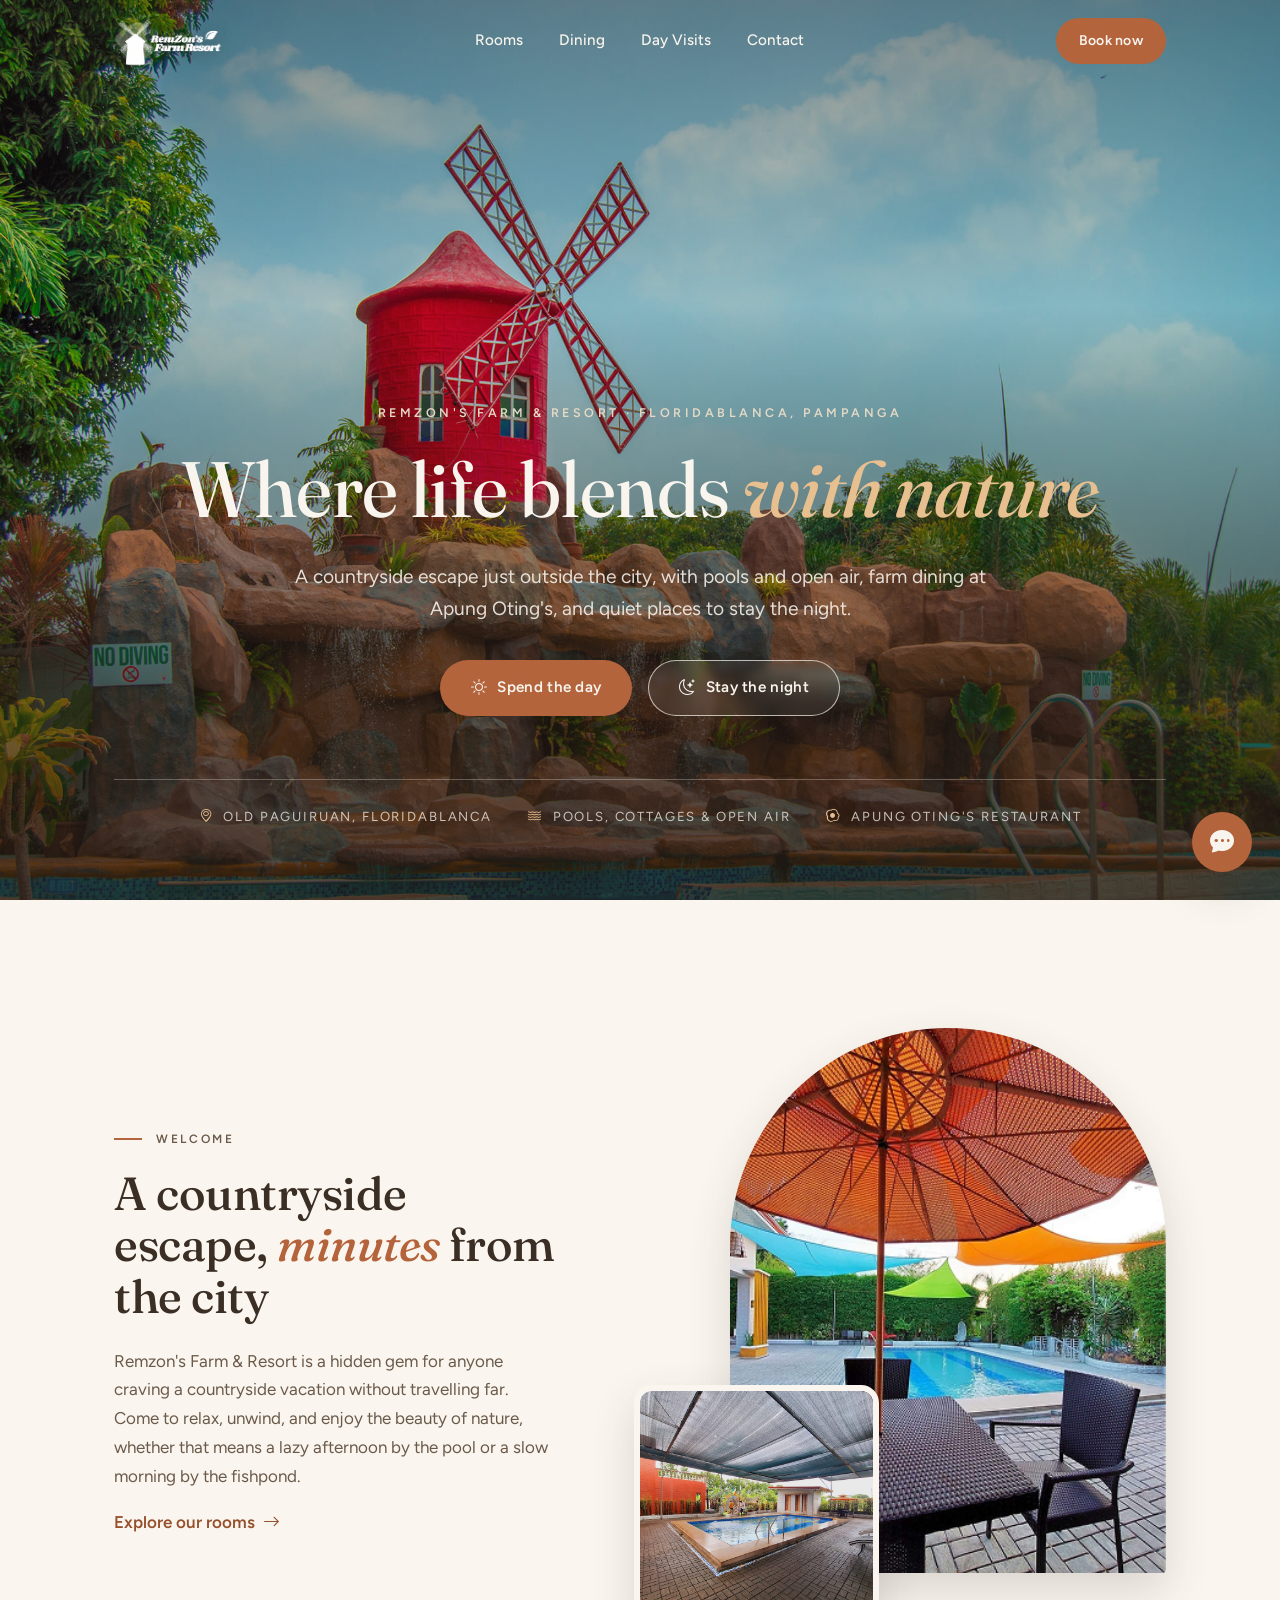
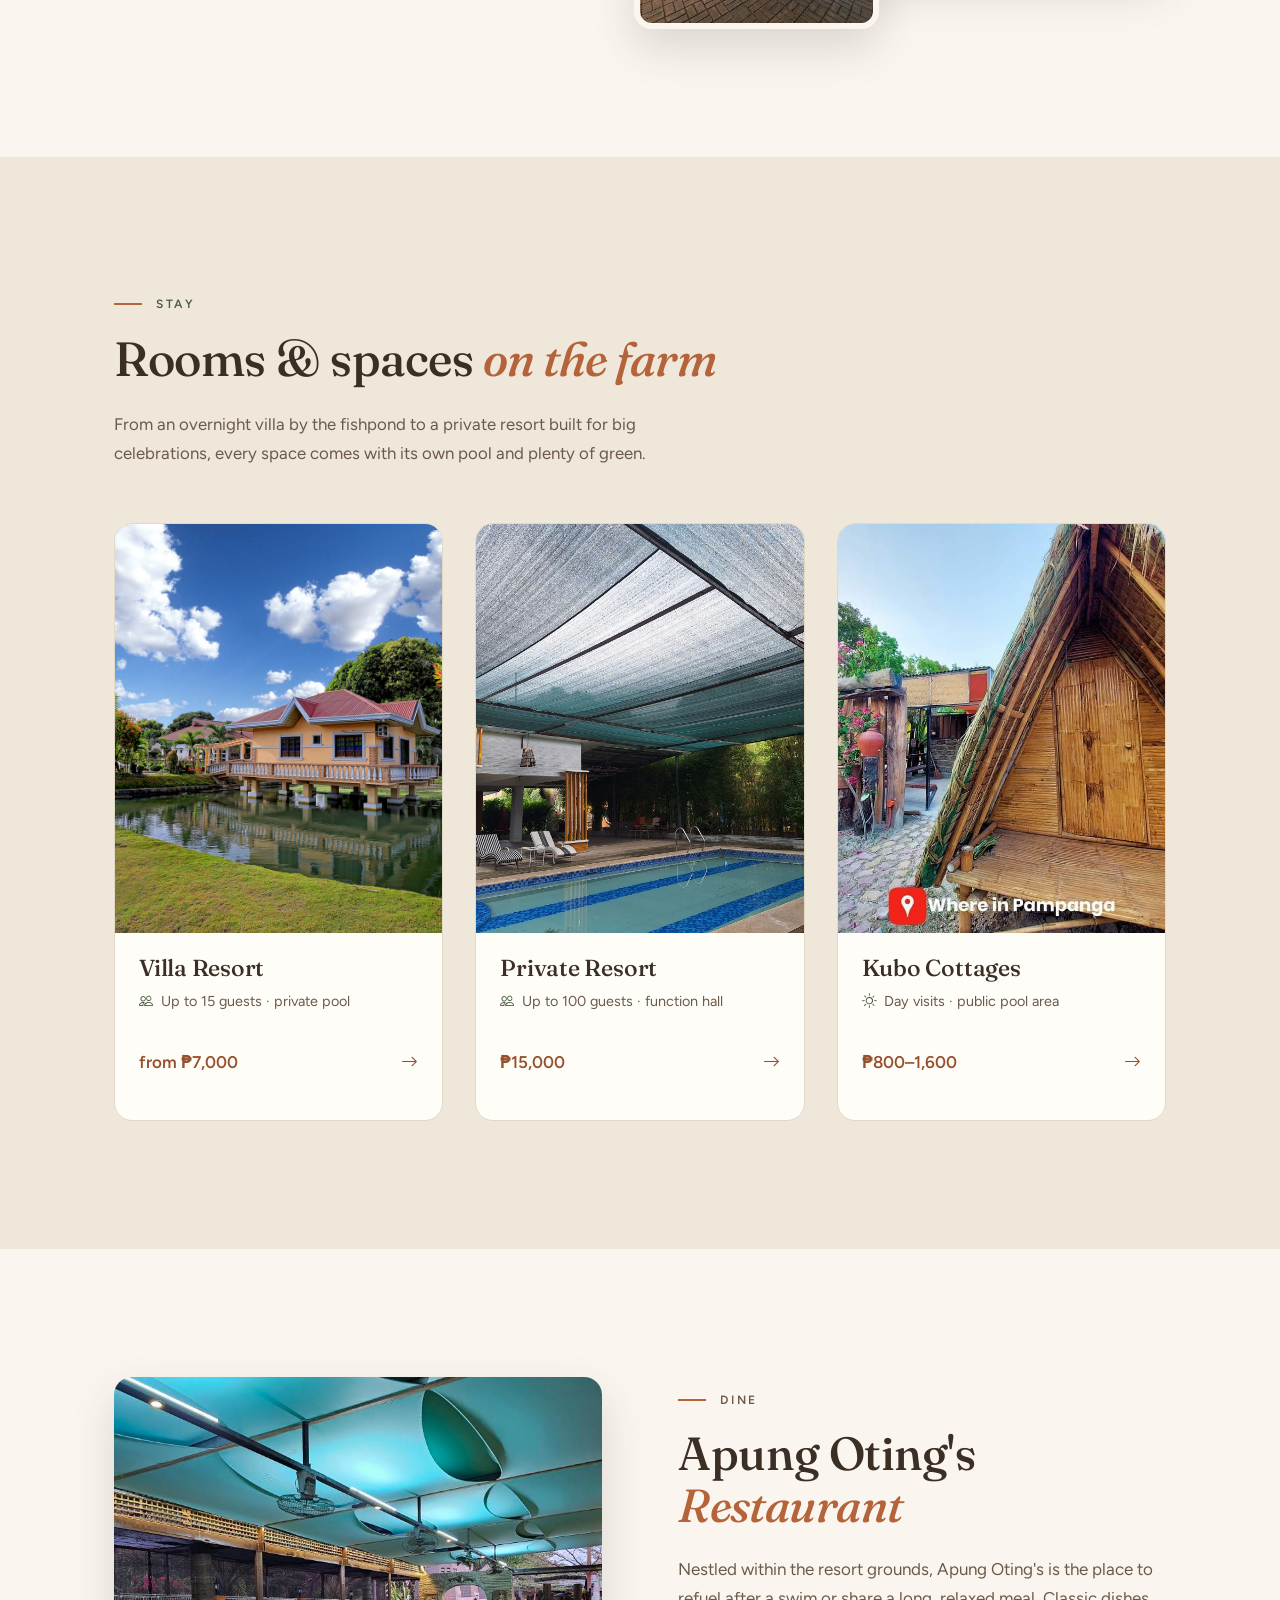
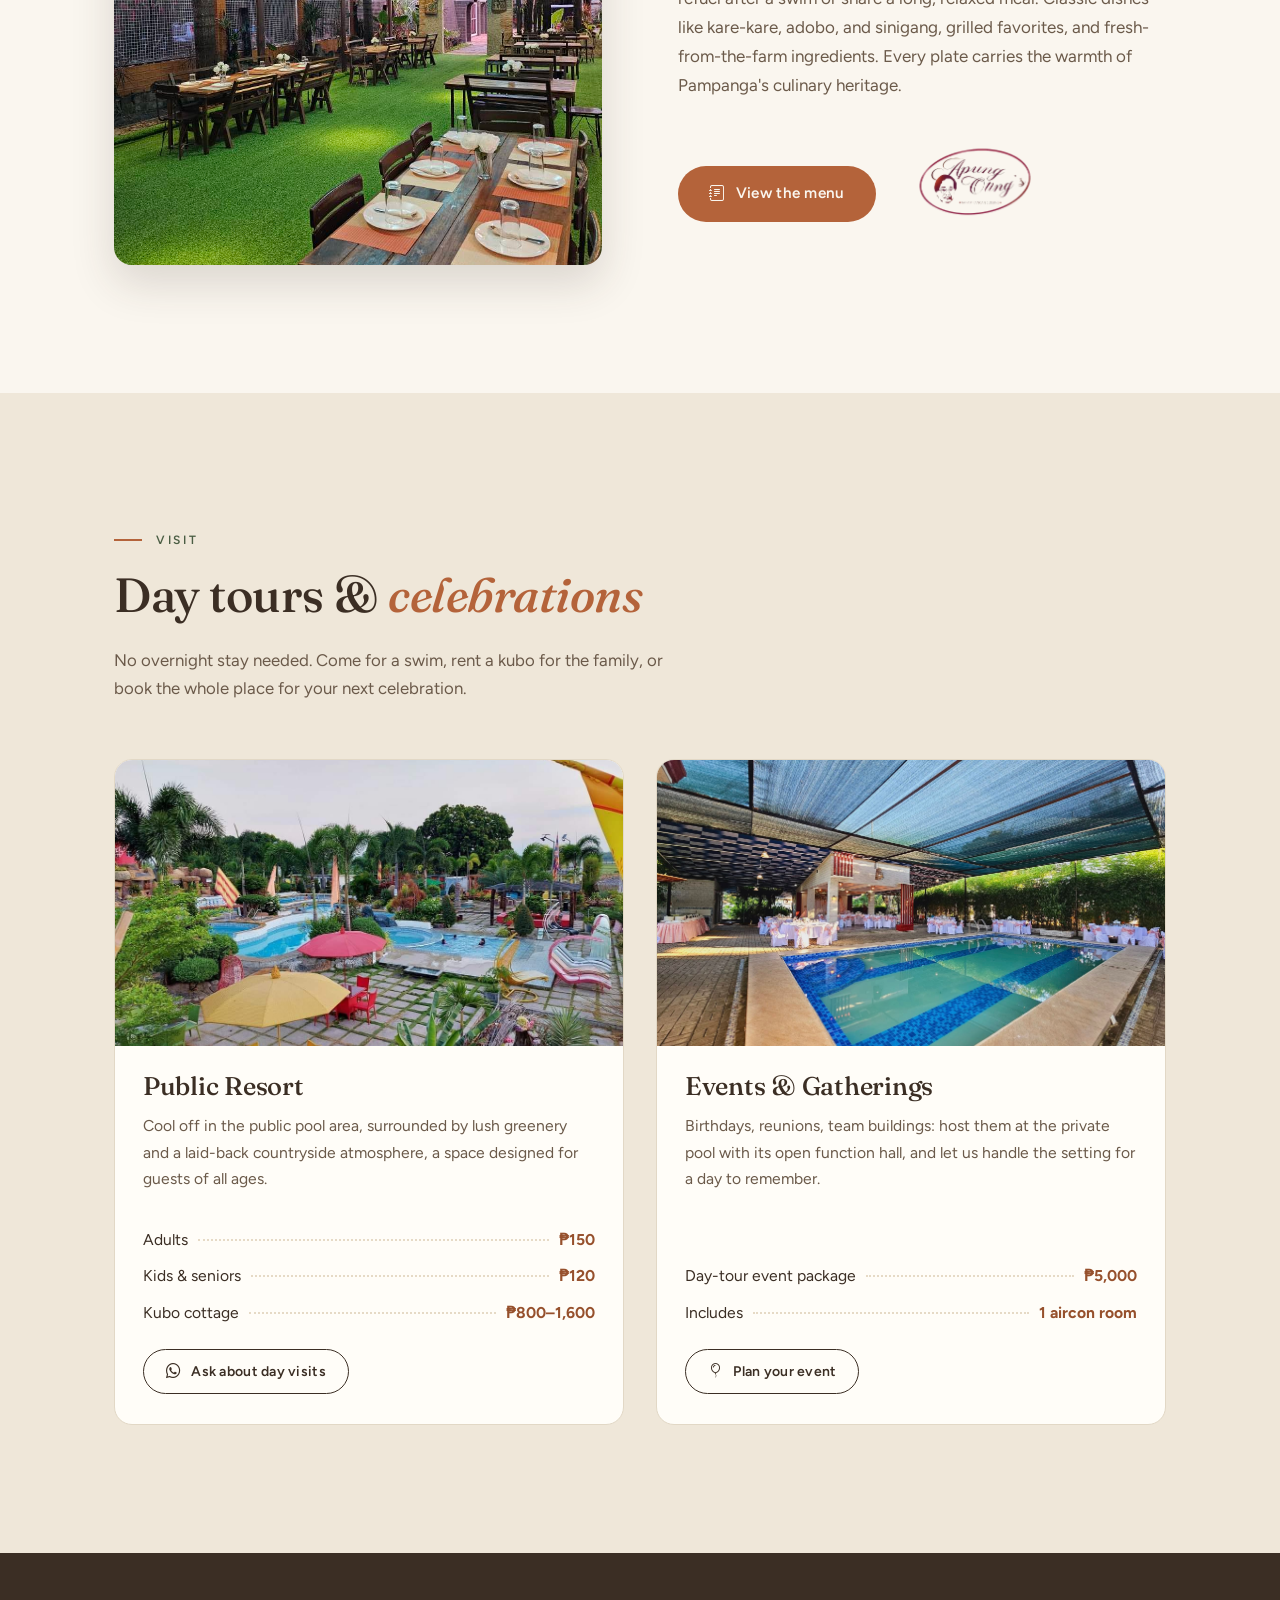
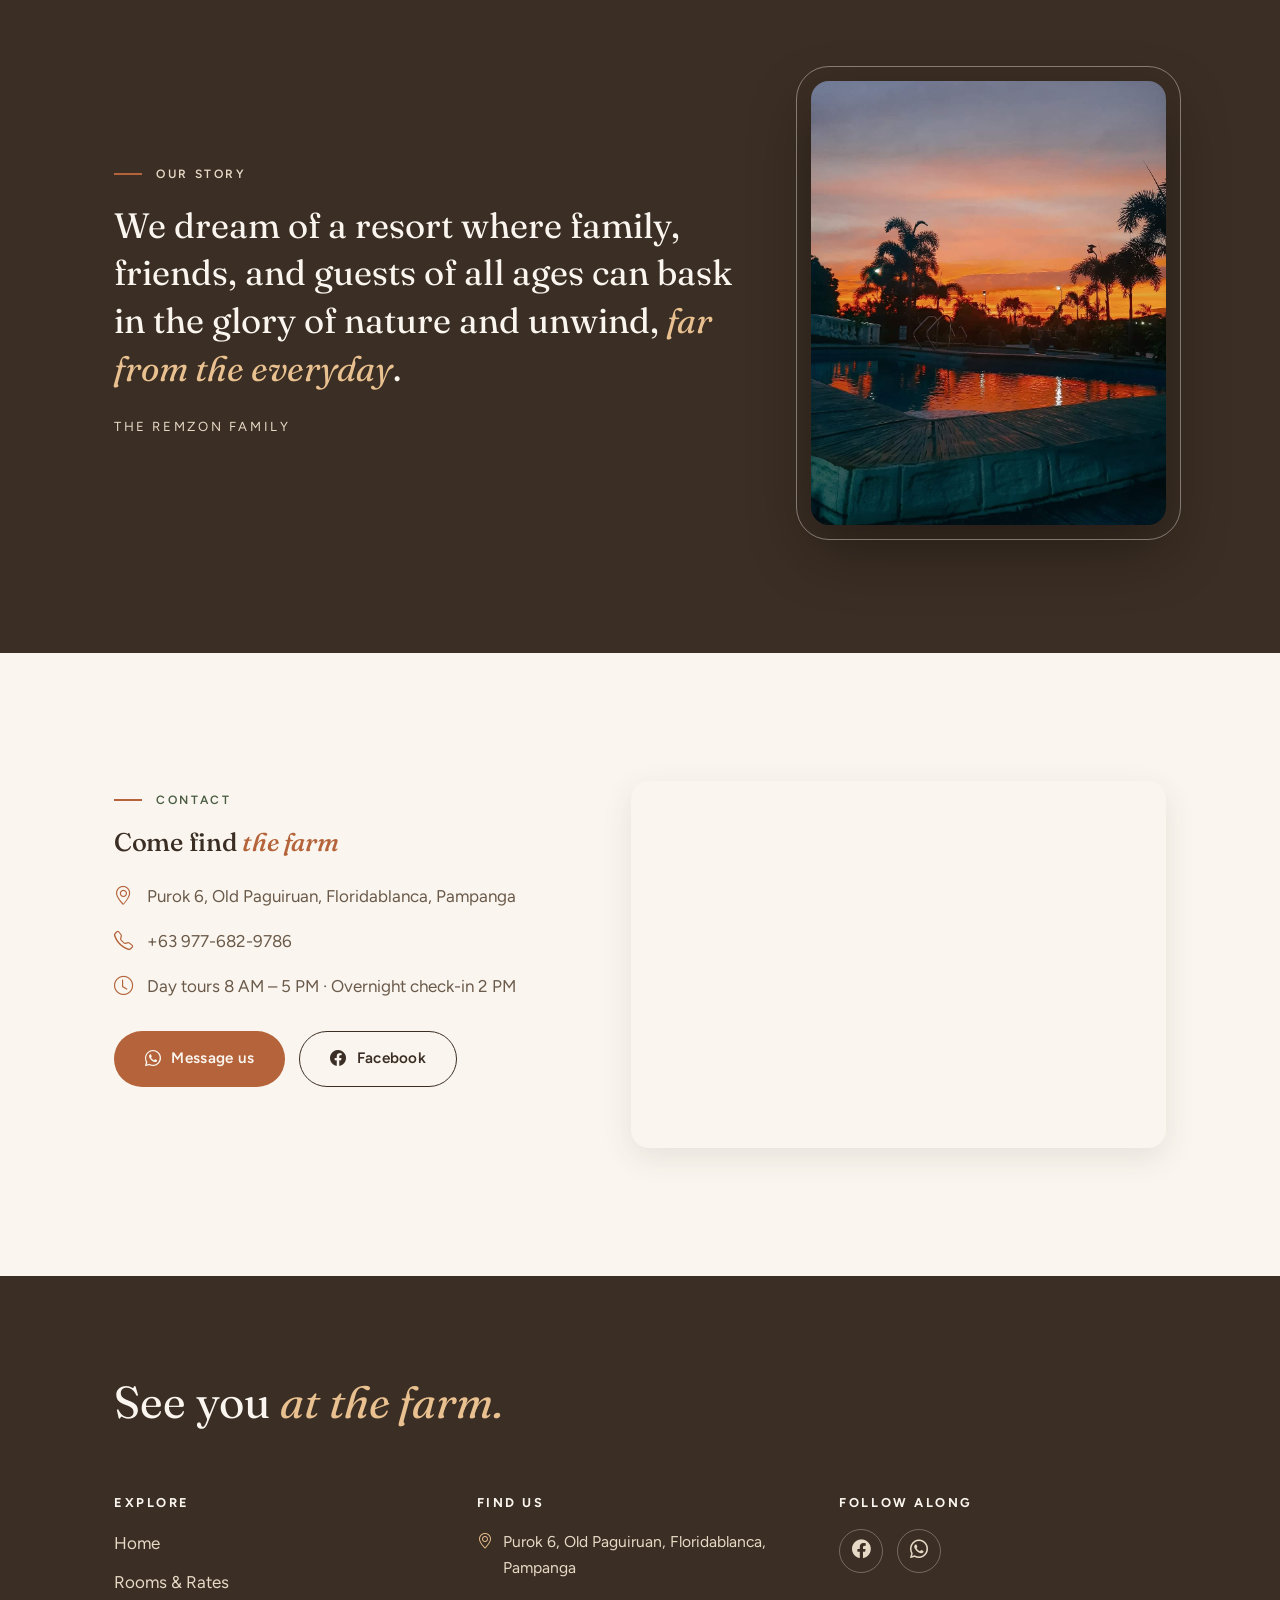
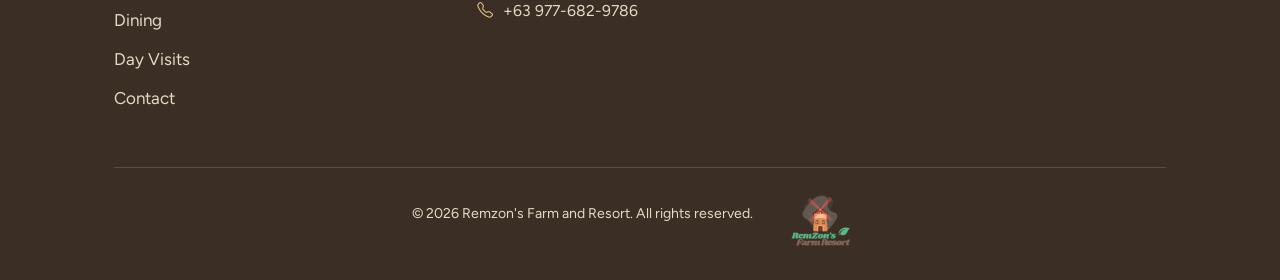
==== commit 079dcd3c: "Add booking system: Supabase-backed requests, availability hint, admin dashboard - booking.html save" ====
--- a/index.html
+++ b/index.html
@@ -43,7 +43,7 @@
     <div class="hero-strip">
       <span><i class="bi bi-geo-alt"></i> Old Paguiruan, Floridablanca</span>
       <span><i class="bi bi-water"></i> Pools, cottages &amp; open air</span>
-      <span><i class="bi bi-egg-fried"></i> Apung Oting's farm restaurant</span>
+      <span><i class="bi bi-egg-fried"></i> Apung Oting's Restaurant</span>
     </div>
   </div>
 </section>
--- a/style.css
+++ b/style.css
@@ -1142,6 +1142,19 @@
   margin-top: 6px;
 }
 
+.field .field-hint {
+  display: none;
+  font-size: 0.85rem;
+  color: #8A6A1F;
+  background: #FBF3DC;
+  border: 1px solid #EBDCAF;
+  border-radius: 8px;
+  padding: 8px 12px;
+  margin-top: 8px;
+}
+
+.field .field-hint.is-visible { display: block; }
+
 .field.has-error input { border-color: #A03B2A; }
 .field.has-error .field-error { display: block; }
 
@@ -1249,6 +1262,193 @@
 }
 
 .booking-aside .aside-contact a { color: var(--clay-dark); font-weight: 600; }
+
+/* ---------- Admin dashboard ---------- */
+
+.admin-main {
+  max-width: 760px;
+  margin-inline: auto;
+  padding: calc(84px + 32px) var(--gutter) 80px;
+  min-height: 100vh;
+}
+
+.admin-login {
+  max-width: 420px;
+  margin: 10vh auto 0;
+  background: var(--white);
+  border: 1px solid var(--line);
+  border-radius: var(--radius);
+  padding: clamp(28px, 5vw, 44px);
+}
+
+.admin-login h1 { font-size: 1.8rem; }
+
+.admin-login .login-error {
+  display: none;
+  color: #A03B2A;
+  background: #F9E8E4;
+  border: 1px solid #EBC7BE;
+  border-radius: 8px;
+  padding: 10px 14px;
+  font-size: 0.9rem;
+  margin-bottom: 16px;
+}
+
+.admin-login .login-error.is-visible { display: block; }
+
+.admin-toolbar {
+  display: flex;
+  align-items: center;
+  justify-content: space-between;
+  flex-wrap: wrap;
+  gap: 14px;
+  margin-bottom: 22px;
+}
+
+.admin-toolbar h1 { font-size: 1.7rem; margin: 0; }
+
+.filter-pills { display: flex; flex-wrap: wrap; gap: 8px; }
+
+.filter-pill {
+  border: 1.5px solid var(--line);
+  background: var(--white);
+  border-radius: 999px;
+  padding: 8px 18px;
+  font-family: var(--font-body);
+  font-weight: 600;
+  font-size: 0.88rem;
+  color: var(--espresso);
+  cursor: pointer;
+  transition: background 0.2s, border-color 0.2s, color 0.2s;
+}
+
+.filter-pill .count {
+  display: inline-block;
+  min-width: 20px;
+  padding: 0 5px;
+  margin-left: 4px;
+  border-radius: 999px;
+  background: var(--sand-deep);
+  font-size: 0.78rem;
+  text-align: center;
+}
+
+.filter-pill.is-active {
+  background: var(--espresso);
+  border-color: var(--espresso);
+  color: var(--cream);
+}
+
+.filter-pill.is-active .count { background: var(--clay); color: var(--cream); }
+
+.admin-list { display: flex; flex-direction: column; gap: 14px; }
+
+.admin-empty {
+  text-align: center;
+  color: var(--espresso-soft);
+  background: var(--sand);
+  border-radius: var(--radius);
+  padding: 40px 20px;
+}
+
+.booking-card {
+  background: var(--white);
+  border: 1px solid var(--line);
+  border-radius: var(--radius);
+  padding: 20px 22px;
+}
+
+.booking-card .card-top {
+  display: flex;
+  align-items: center;
+  justify-content: space-between;
+  flex-wrap: wrap;
+  gap: 8px;
+  margin-bottom: 10px;
+}
+
+.booking-card .card-space {
+  font-family: var(--font-display);
+  font-weight: 600;
+  font-size: 1.2rem;
+}
+
+.status-badge {
+  font-size: 0.72rem;
+  font-weight: 700;
+  letter-spacing: 0.1em;
+  text-transform: uppercase;
+  border-radius: 999px;
+  padding: 4px 12px;
+}
+
+.status-badge[data-status="pending"] { background: #FBF3DC; color: #8A6A1F; }
+.status-badge[data-status="confirmed"] { background: #E7F0E3; color: #3F5A36; }
+.status-badge[data-status="declined"],
+.status-badge[data-status="cancelled"] { background: #F1EBE2; color: var(--espresso-soft); }
+
+.booking-card .card-facts {
+  display: flex;
+  flex-wrap: wrap;
+  gap: 6px 18px;
+  font-size: 0.95rem;
+  color: var(--espresso-soft);
+  margin-bottom: 8px;
+}
+
+.booking-card .card-facts i { color: var(--leaf); margin-right: 5px; }
+
+.booking-card .card-facts a { color: var(--clay-dark); font-weight: 600; text-decoration: none; }
+
+.booking-card .card-note {
+  font-size: 0.92rem;
+  color: var(--espresso-soft);
+  background: var(--cream);
+  border-radius: 8px;
+  padding: 8px 12px;
+  margin: 6px 0 2px;
+}
+
+.booking-card .card-meta {
+  font-size: 0.78rem;
+  color: #A2947F;
+  margin-top: 6px;
+}
+
+.booking-card .card-actions {
+  display: flex;
+  flex-wrap: wrap;
+  gap: 8px;
+  margin-top: 14px;
+}
+
+.btn--tiny { padding: 8px 16px; font-size: 0.85rem; }
+
+.btn--confirm { background: var(--leaf); color: var(--cream); }
+.btn--confirm:hover { background: #3D4E37; box-shadow: var(--shadow-soft); }
+
+.admin-add {
+  background: var(--sand);
+  border-radius: var(--radius);
+  padding: 22px;
+  margin-bottom: 22px;
+  display: none;
+}
+
+.admin-add.is-open { display: block; }
+
+.admin-add .field { margin-bottom: 14px; }
+
+.admin-add select {
+  width: 100%;
+  padding: 13px 16px;
+  border: 1.5px solid var(--line);
+  border-radius: 10px;
+  background: var(--white);
+  font-family: var(--font-body);
+  font-size: 1rem;
+  color: var(--espresso);
+}
 
 /* ---------- Chat bubble ---------- */
 
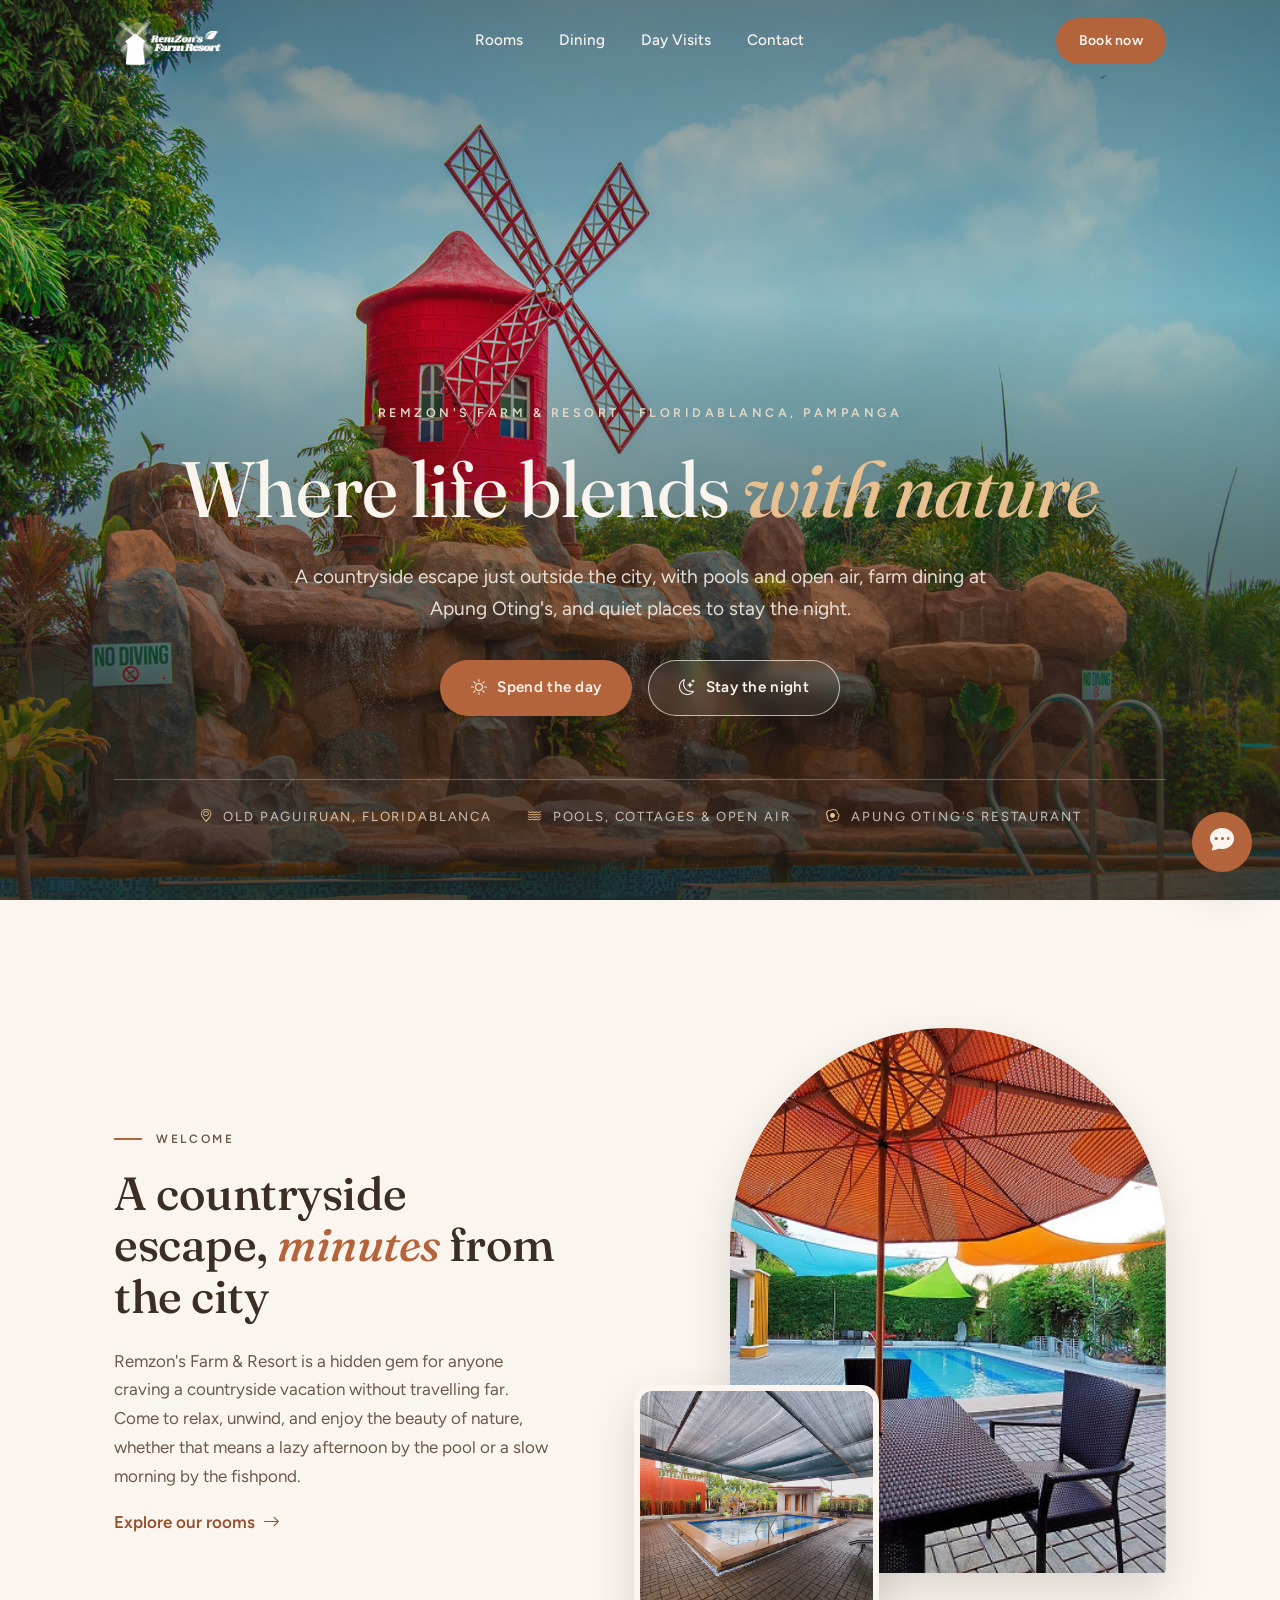
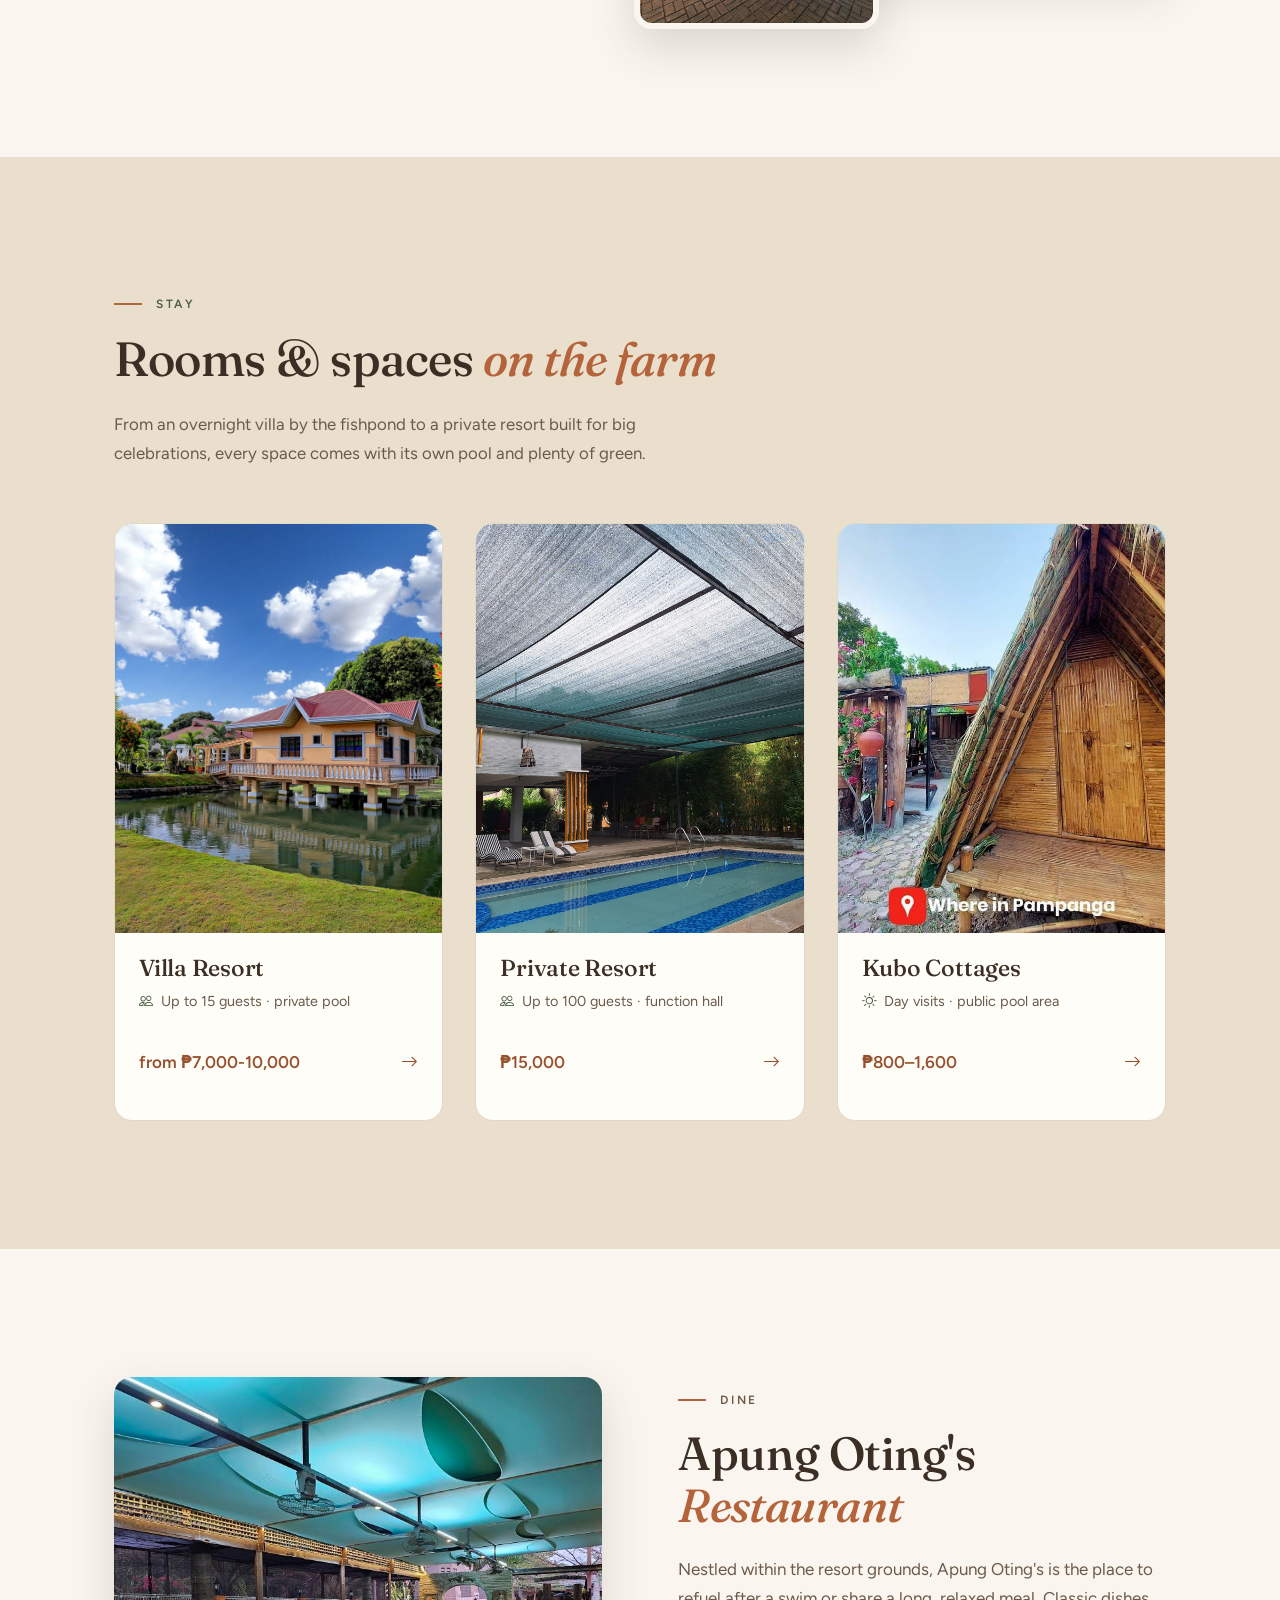
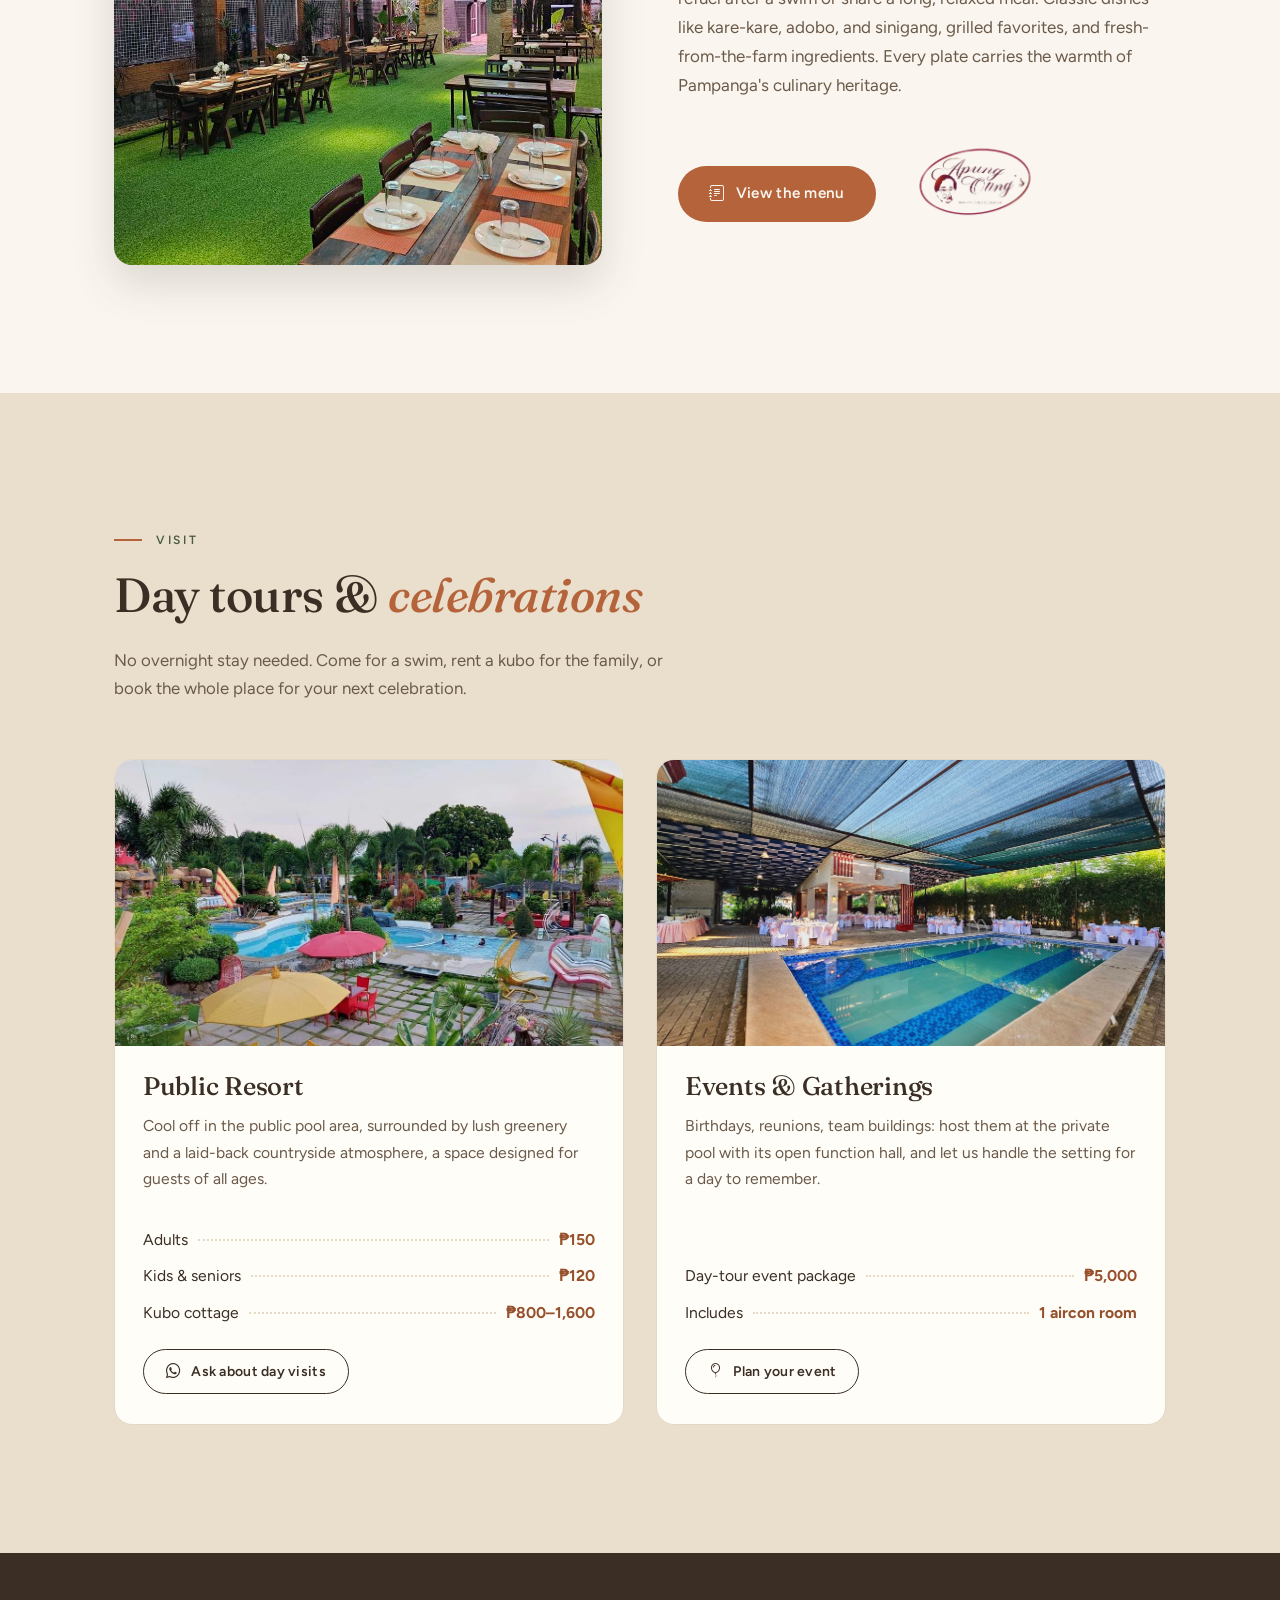
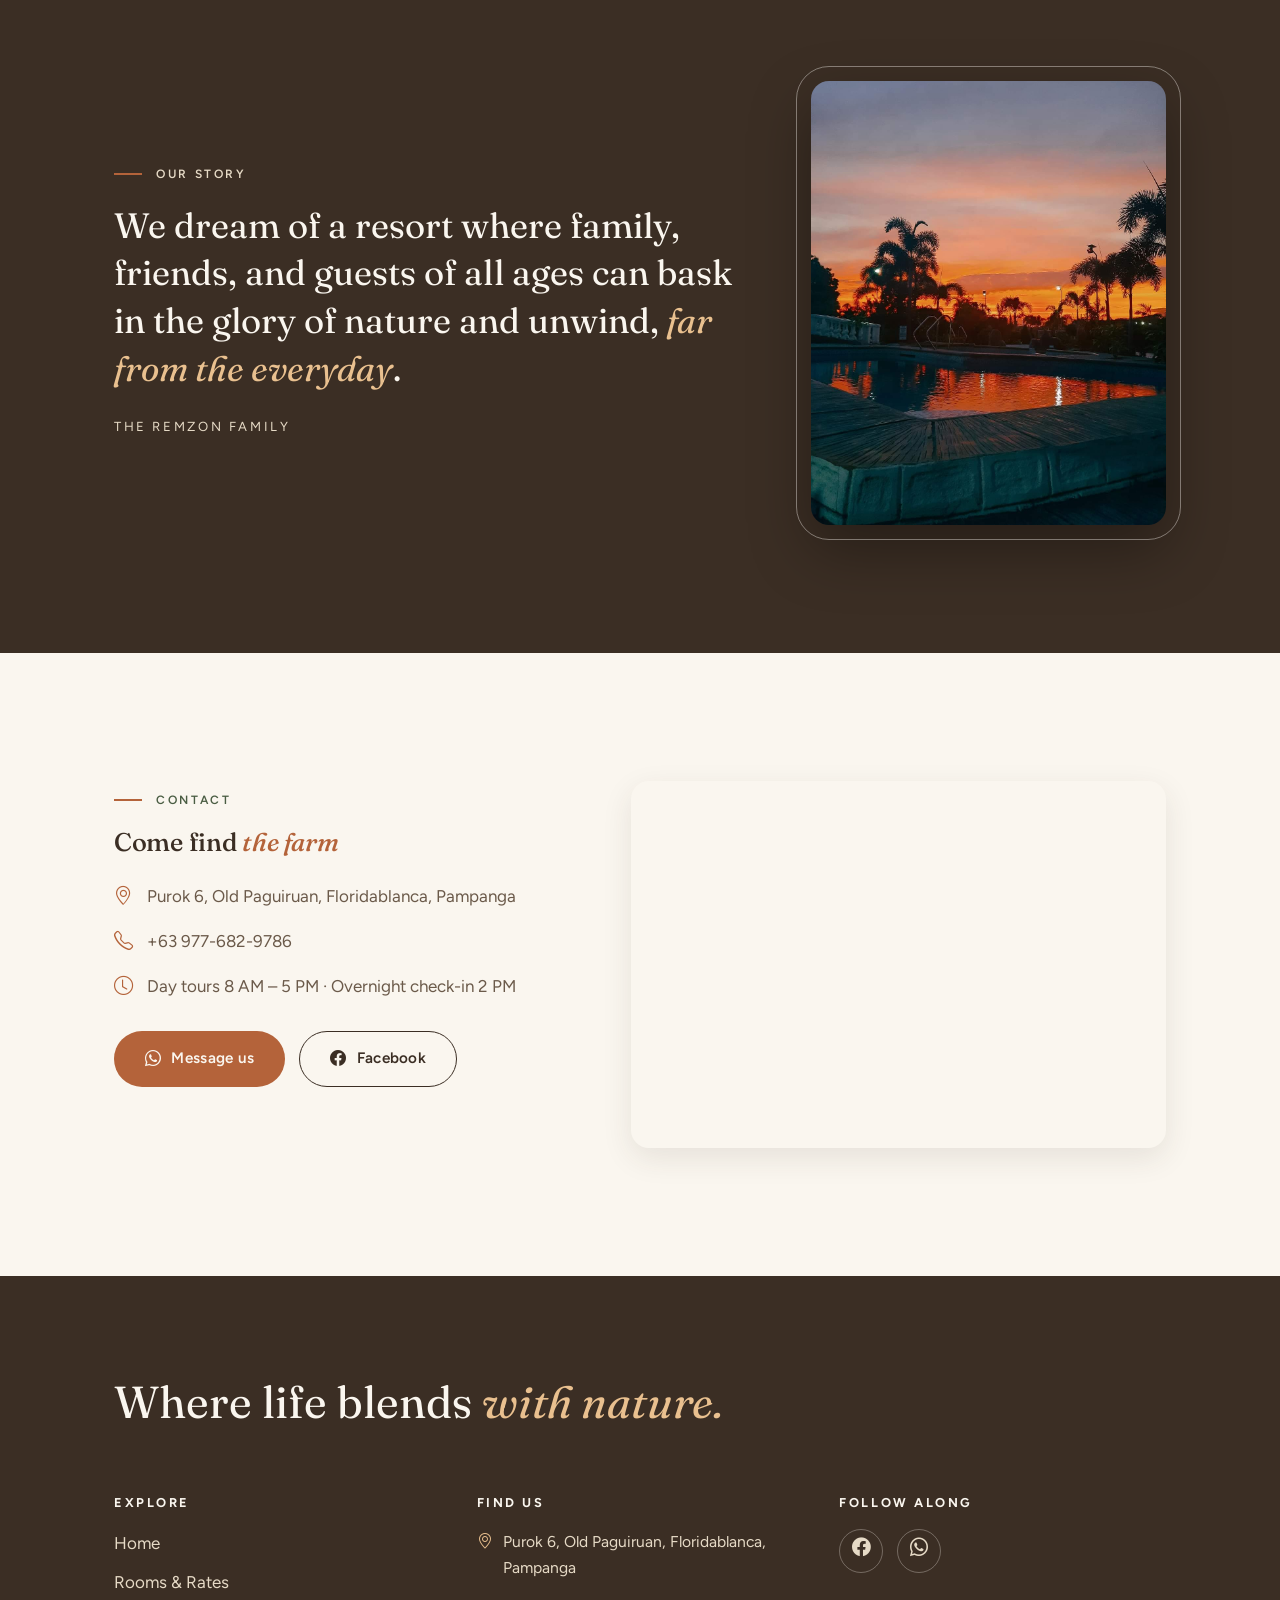
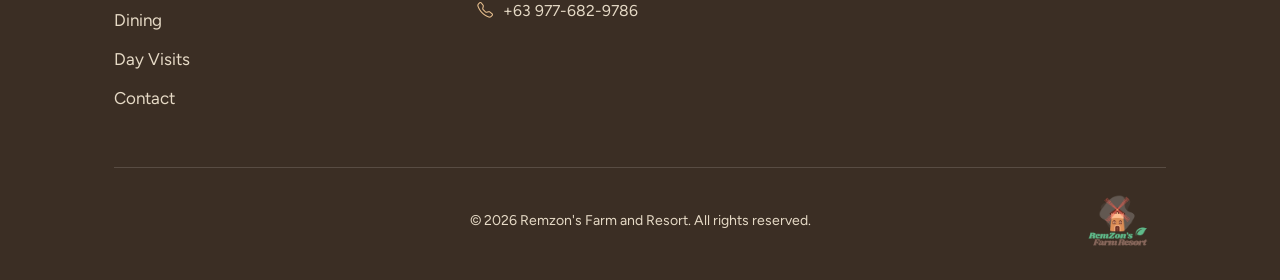
==== commit d069d3aa: "Polish pass: mobile fixes, chat bubble everywhere, footer and palette tweaks - Add a refresh button " ====
--- a/index.html
+++ b/index.html
@@ -78,7 +78,7 @@
         <div class="card-body">
           <h3>Villa Resort</h3>
           <p class="card-meta"><i class="bi bi-people"></i> Up to 15 guests · private pool</p>
-          <p class="card-price">from ₱7,000 <i class="bi bi-arrow-right"></i></p>
+          <p class="card-price">from ₱7,000-10,000 <i class="bi bi-arrow-right"></i></p>
         </div>
       </a>
       <a class="room-card" href="private.html" data-reveal style="--d:.12s">
@@ -190,7 +190,7 @@
 <!-- FOOTER -->
 <footer class="site-footer">
   <div class="container">
-    <p class="footer-signoff">See you <em>at the farm.</em></p>
+    <p class="footer-signoff">Where life blends <em>with nature.</em></p>
     <div class="footer-grid">
       <div>
         <h4>Explore</h4>
@@ -222,15 +222,11 @@
   </div>
 </footer>
 
-<!-- Mobile book bar -->
-<div class="book-bar">
-  <a class="bar-book" href="booking.html"><i class="bi bi-calendar-check"></i> Request to book</a>
-  <a class="bar-call" href="tel:+639776829786"><i class="bi bi-telephone"></i> Call us</a>
-</div>
-
 <!-- Chat bubble -->
 <div class="chat-bubble">
   <div class="chat-options">
+    <a class="chat-option chat-option--book chat-option--mobile" href="booking.html"><i class="bi bi-calendar-check"></i> Request to book</a>
+    <a class="chat-option chat-option--call chat-option--mobile" href="tel:+639776829786"><i class="bi bi-telephone"></i> Call us</a>
     <a class="chat-option chat-option--wa" href="https://wa.me/639662276892?text=Hi!%20I%27d%20like%20to%20ask%20about%20Remzon%27s%20Farm%20and%20Resort." target="_blank" rel="noopener"><i class="bi bi-whatsapp"></i> WhatsApp</a>
     <a class="chat-option chat-option--ms" href="https://m.me/RemZonsFarmandResort" target="_blank" rel="noopener"><i class="bi bi-messenger"></i> Messenger</a>
   </div>
--- a/style.css
+++ b/style.css
@@ -6,7 +6,7 @@
 
 :root {
   --cream: #FAF6EF;
-  --sand: #EFE7D9;
+  --sand: #E9DFCC;
   --sand-deep: #E6DAC6;
   --espresso: #3B2E24;
   --espresso-soft: #6B5A4A;
@@ -753,15 +753,23 @@
   border-color: var(--cream);
 }
 
+/* icon-only circles: undo bootstrap-icons' baseline nudge (-.125em) so glyphs sit dead-center */
+.footer-social a i::before,
+.chat-toggle i::before { vertical-align: 0; }
+
+/* equal 1fr sides keep the copyright dead-center regardless of logo width */
 .footer-bottom {
   border-top: 1px solid rgba(250, 246, 239, 0.15);
   padding-top: 26px;
-  display: flex;
-  align-items: center;
-  justify-content: center;
+  display: grid;
+  grid-template-columns: 1fr auto 1fr;
+  align-items: center;
   gap: 20px;
   font-size: 0.88rem;
 }
+
+.footer-bottom p { grid-column: 2; margin: 0; }
+.footer-bottom .footer-badge { grid-column: 3; justify-self: end; }
 
 /* ---------- Rooms listing page ---------- */
 
@@ -968,36 +976,6 @@
   box-shadow: 0 30px 80px rgba(0, 0, 0, 0.5);
 }
 
-/* ---------- Mobile book bar ---------- */
-
-.book-bar {
-  position: fixed;
-  left: 0;
-  right: 0;
-  bottom: 0;
-  z-index: 60;
-  display: none;
-  gap: 1px;
-  background: var(--line);
-  border-top: 1px solid var(--line);
-  box-shadow: 0 -6px 24px rgba(59, 46, 36, 0.12);
-}
-
-.book-bar a {
-  flex: 1;
-  display: inline-flex;
-  align-items: center;
-  justify-content: center;
-  gap: 8px;
-  padding: 15px 10px;
-  font-weight: 700;
-  font-size: 0.95rem;
-  text-decoration: none;
-}
-
-.book-bar .bar-book { background: var(--clay); color: var(--cream); }
-.book-bar .bar-call { background: var(--cream); color: var(--espresso); }
-
 /* ---------- Booking form ---------- */
 
 .booking-layout {
@@ -1307,6 +1285,11 @@
 
 .admin-toolbar h1 { font-size: 1.7rem; margin: 0; }
 
+.toolbar-actions { display: flex; flex-wrap: wrap; gap: 8px; }
+
+#refreshBtn.is-loading i { animation: spin 0.8s linear infinite; }
+@keyframes spin { to { transform: rotate(360deg); } }
+
 .filter-pills { display: flex; flex-wrap: wrap; gap: 8px; }
 
 .filter-pill {
@@ -1517,6 +1500,11 @@
 .chat-option:hover { transform: translateY(-2px); }
 .chat-option--wa i { color: #25D366; font-size: 1.15em; }
 .chat-option--ms i { color: #0084FF; font-size: 1.15em; }
+.chat-option--book i { color: var(--clay); }
+.chat-option--call i { color: var(--leaf); }
+
+/* book & call live in the bubble on mobile only */
+.chat-option--mobile { display: none; }
 
 /* ---------- Scroll reveal ---------- */
 
@@ -1547,6 +1535,12 @@
 
 @media (max-width: 860px) {
   .nav-toggle { display: block; }
+
+  /* backdrop-filter makes the header the containing block for the fixed
+     full-screen nav, shrinking it to header size and leaking its links
+     below — so the solid header goes blur-free on mobile */
+  .site-header.is-solid,
+  .site-header--solid { backdrop-filter: none; }
 
   .site-nav {
     position: fixed;
@@ -1568,7 +1562,7 @@
   body.nav-open .site-header { color: var(--cream); background: none; box-shadow: none; backdrop-filter: none; }
   body.nav-open { overflow: hidden; }
 
-  .header-cta { display: none; }
+  .header-cta { margin-left: auto; padding: 8px 16px; font-size: 0.8rem; }
   .brand img { height: 48px; }
 
   .welcome-grid,
@@ -1587,16 +1581,17 @@
   .booking-aside { position: static; }
   .field-row { grid-template-columns: 1fr; gap: 0; }
 
-  .dine-grid .dine-photo { max-width: 480px; margin-inline: auto; }
-  .story-photo { max-width: 380px; margin-inline: auto; }
+  .dine-grid .dine-photo { max-width: min(480px, 100%); margin-inline: auto; }
+  .story-photo { max-width: min(380px, 100%); margin-inline: auto; }
 
   .footer-grid { grid-template-columns: 1fr; gap: 28px; }
-  .footer-bottom { flex-direction: column; text-align: center; }
-
-  .book-bar { display: flex; }
-  body { padding-bottom: 56px; }
-
-  .chat-bubble { display: none; }
+  .footer-bottom { grid-template-columns: 1fr; text-align: center; }
+  .footer-bottom p { grid-column: auto; }
+  .footer-bottom .footer-badge { grid-column: auto; justify-self: center; }
+
+  .chat-bubble { right: 18px; bottom: 18px; }
+  .chat-option--mobile { display: inline-flex; }
+  body.nav-open .chat-bubble { display: none; }
 
   .thumb-row { grid-template-columns: repeat(6, minmax(0, 1fr)); }
 }
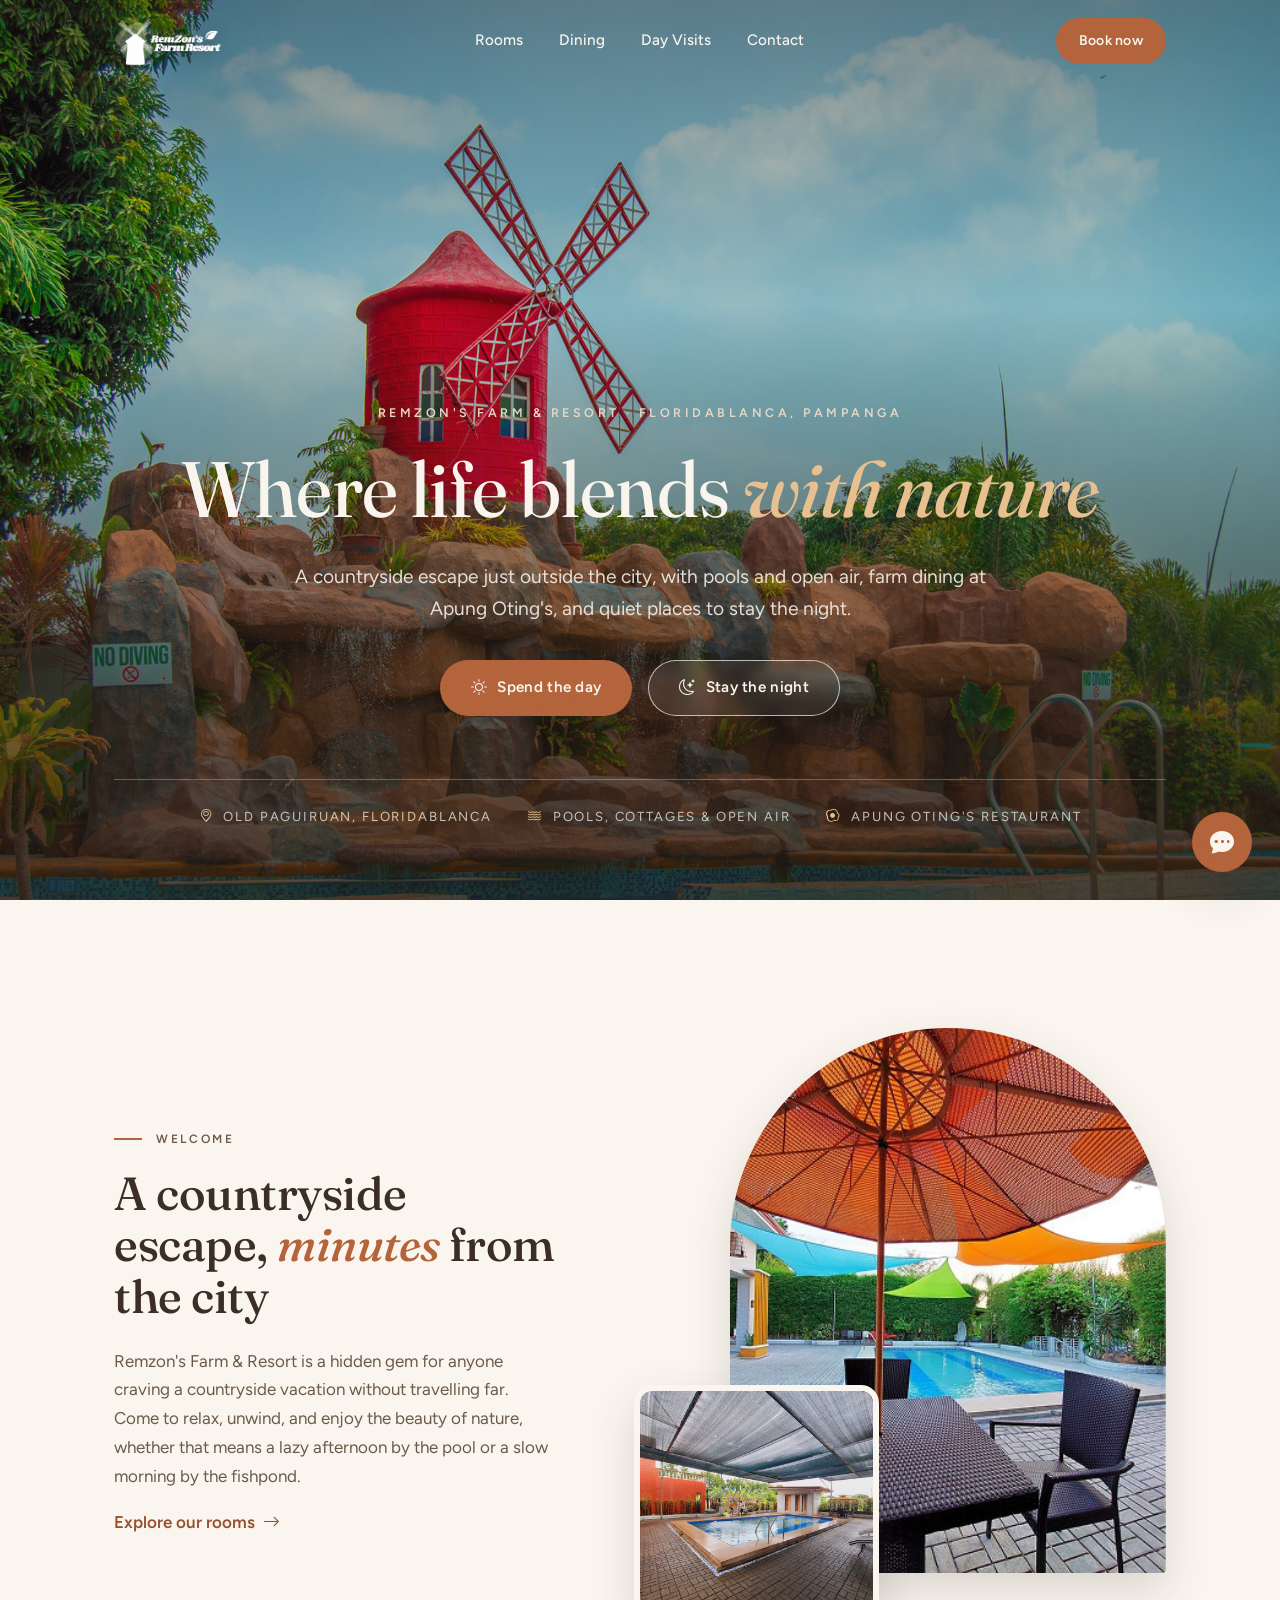
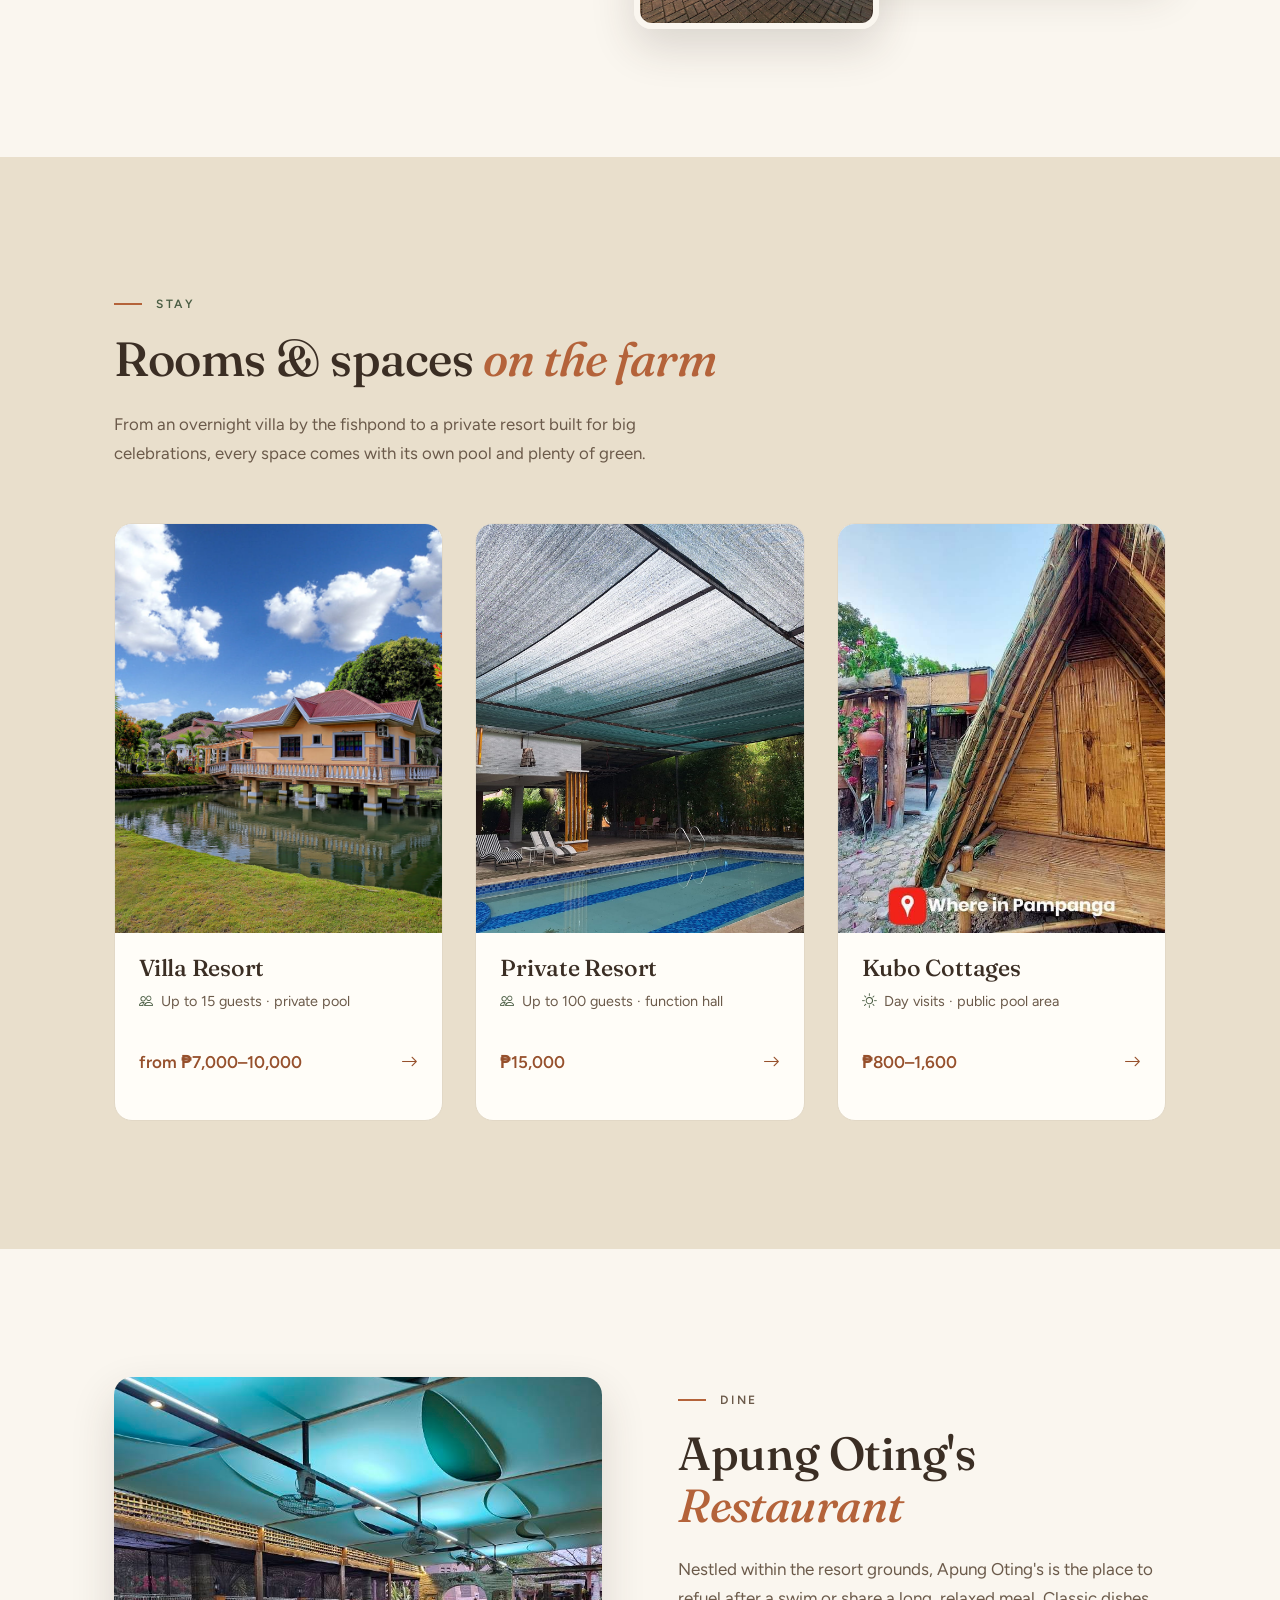
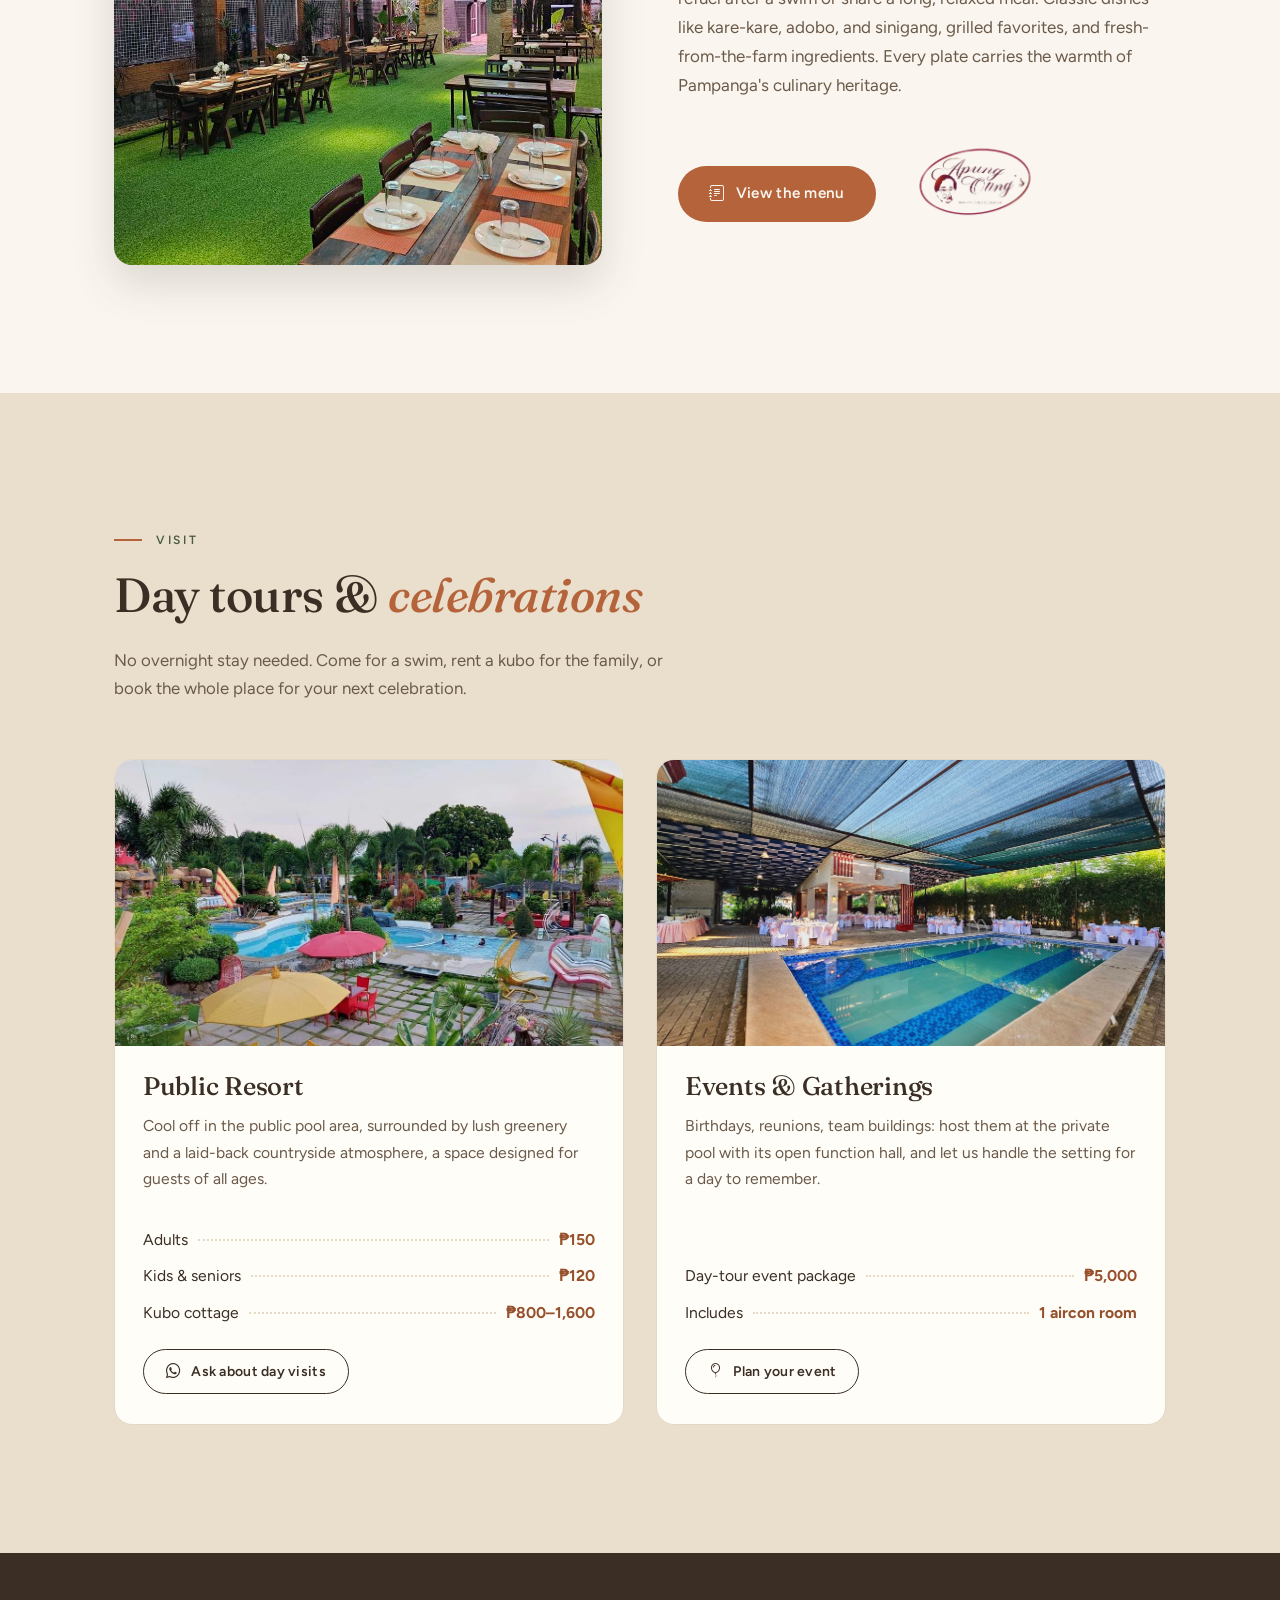
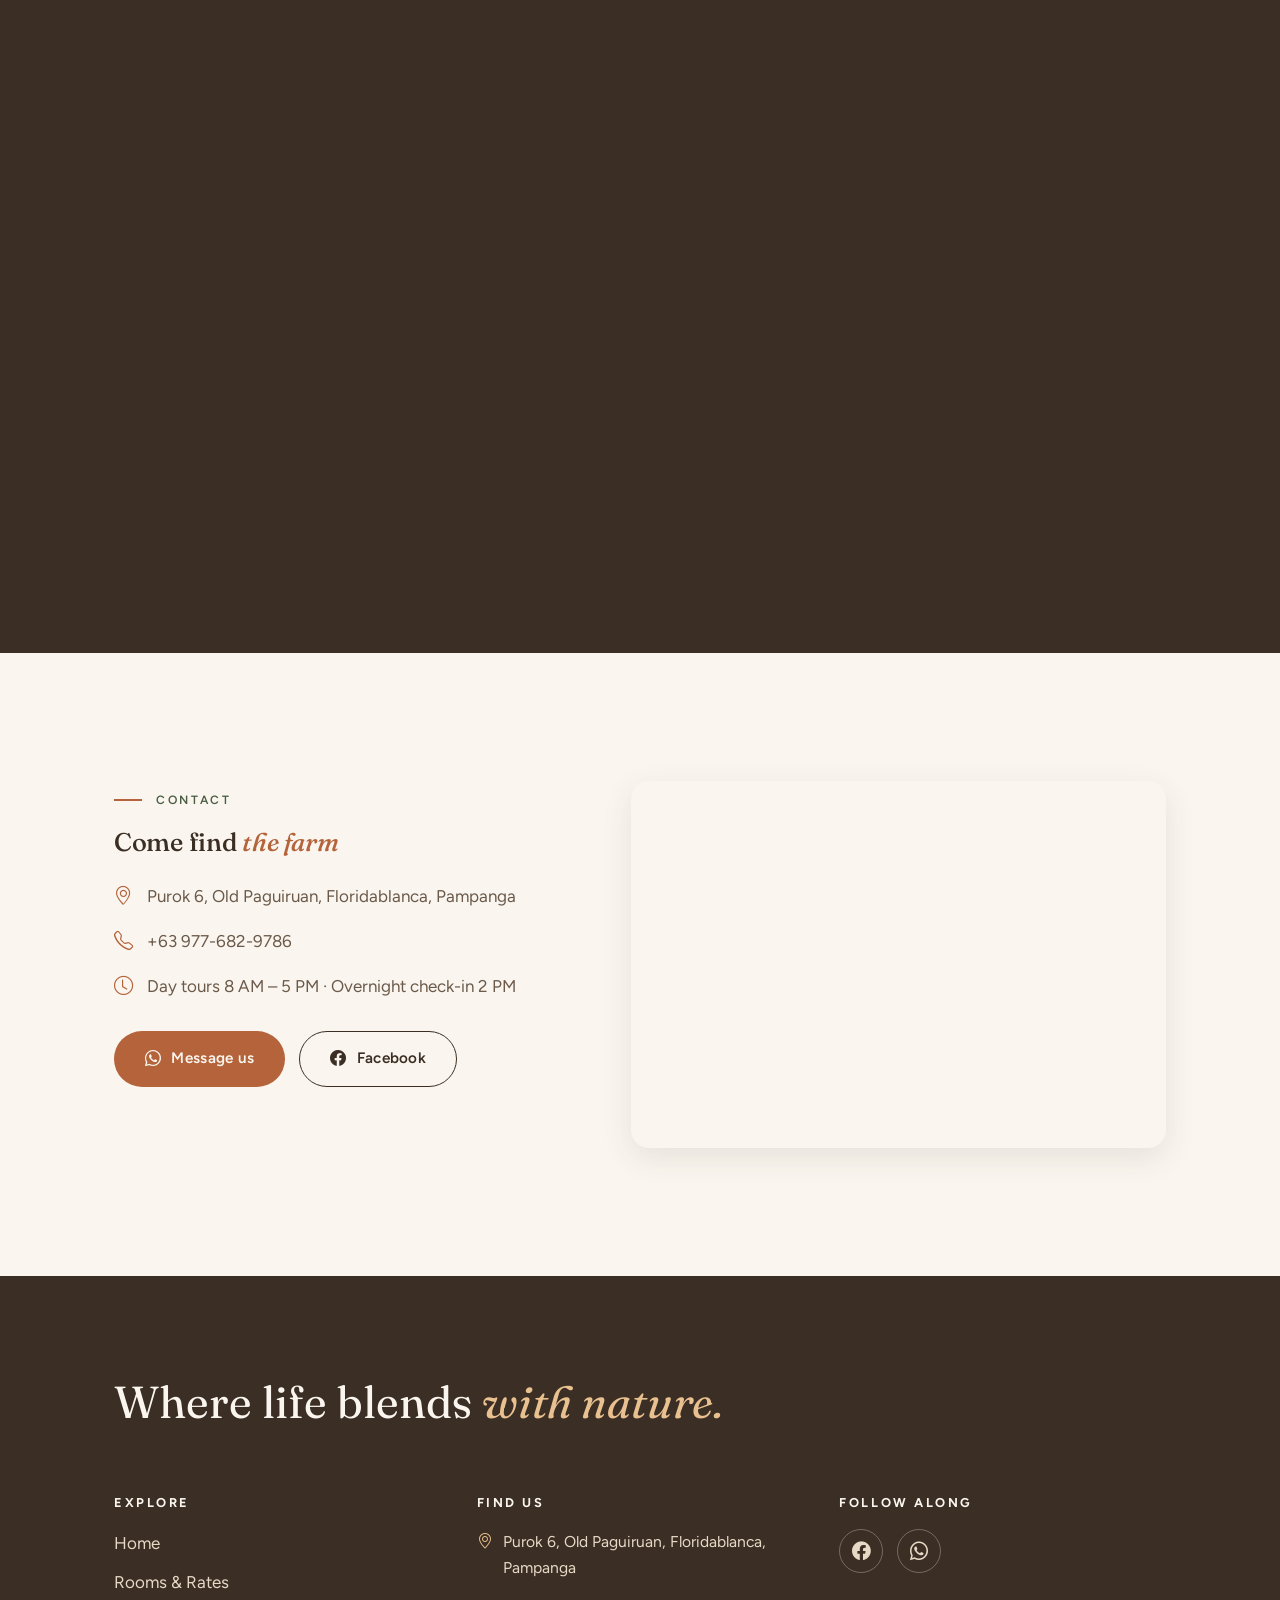
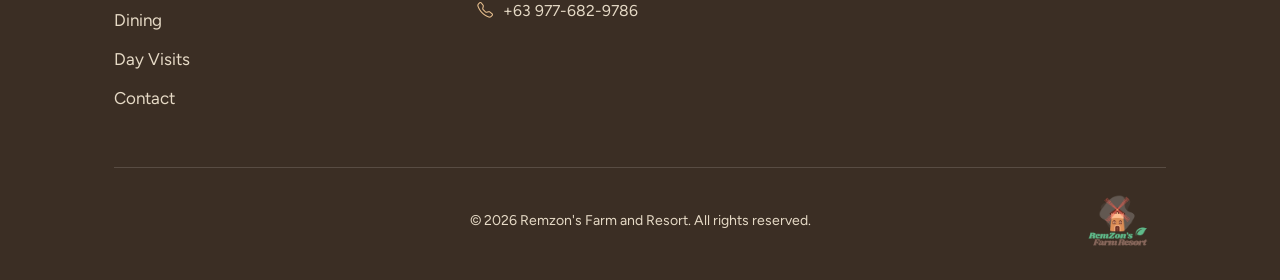
==== commit 5ea660ef: "Show the Villa day-tour rate as a range on the homepage Co-Authored-By: Claude Fable 5 <noreply@anth" ====
--- a/index.html
+++ b/index.html
@@ -78,7 +78,7 @@
         <div class="card-body">
           <h3>Villa Resort</h3>
           <p class="card-meta"><i class="bi bi-people"></i> Up to 15 guests · private pool</p>
-          <p class="card-price">from ₱7,000-10,000 <i class="bi bi-arrow-right"></i></p>
+          <p class="card-price">from ₱7,000–10,000 <i class="bi bi-arrow-right"></i></p>
         </div>
       </a>
       <a class="room-card" href="private.html" data-reveal style="--d:.12s">
--- a/style.css
+++ b/style.css
@@ -753,7 +753,16 @@
   border-color: var(--cream);
 }
 
-/* icon-only circles: undo bootstrap-icons' baseline nudge (-.125em) so glyphs sit dead-center */
+/* icon-only circles: center the glyph by geometry, not baseline. The inherited
+   line-height (1.7) plus bootstrap-icons' -.125em nudge left glyphs sitting high;
+   a flex icon box with line-height:1 seats them dead-center. */
+.footer-social a i,
+.chat-toggle i {
+  display: flex;
+  align-items: center;
+  justify-content: center;
+  line-height: 1;
+}
 .footer-social a i::before,
 .chat-toggle i::before { vertical-align: 0; }
 
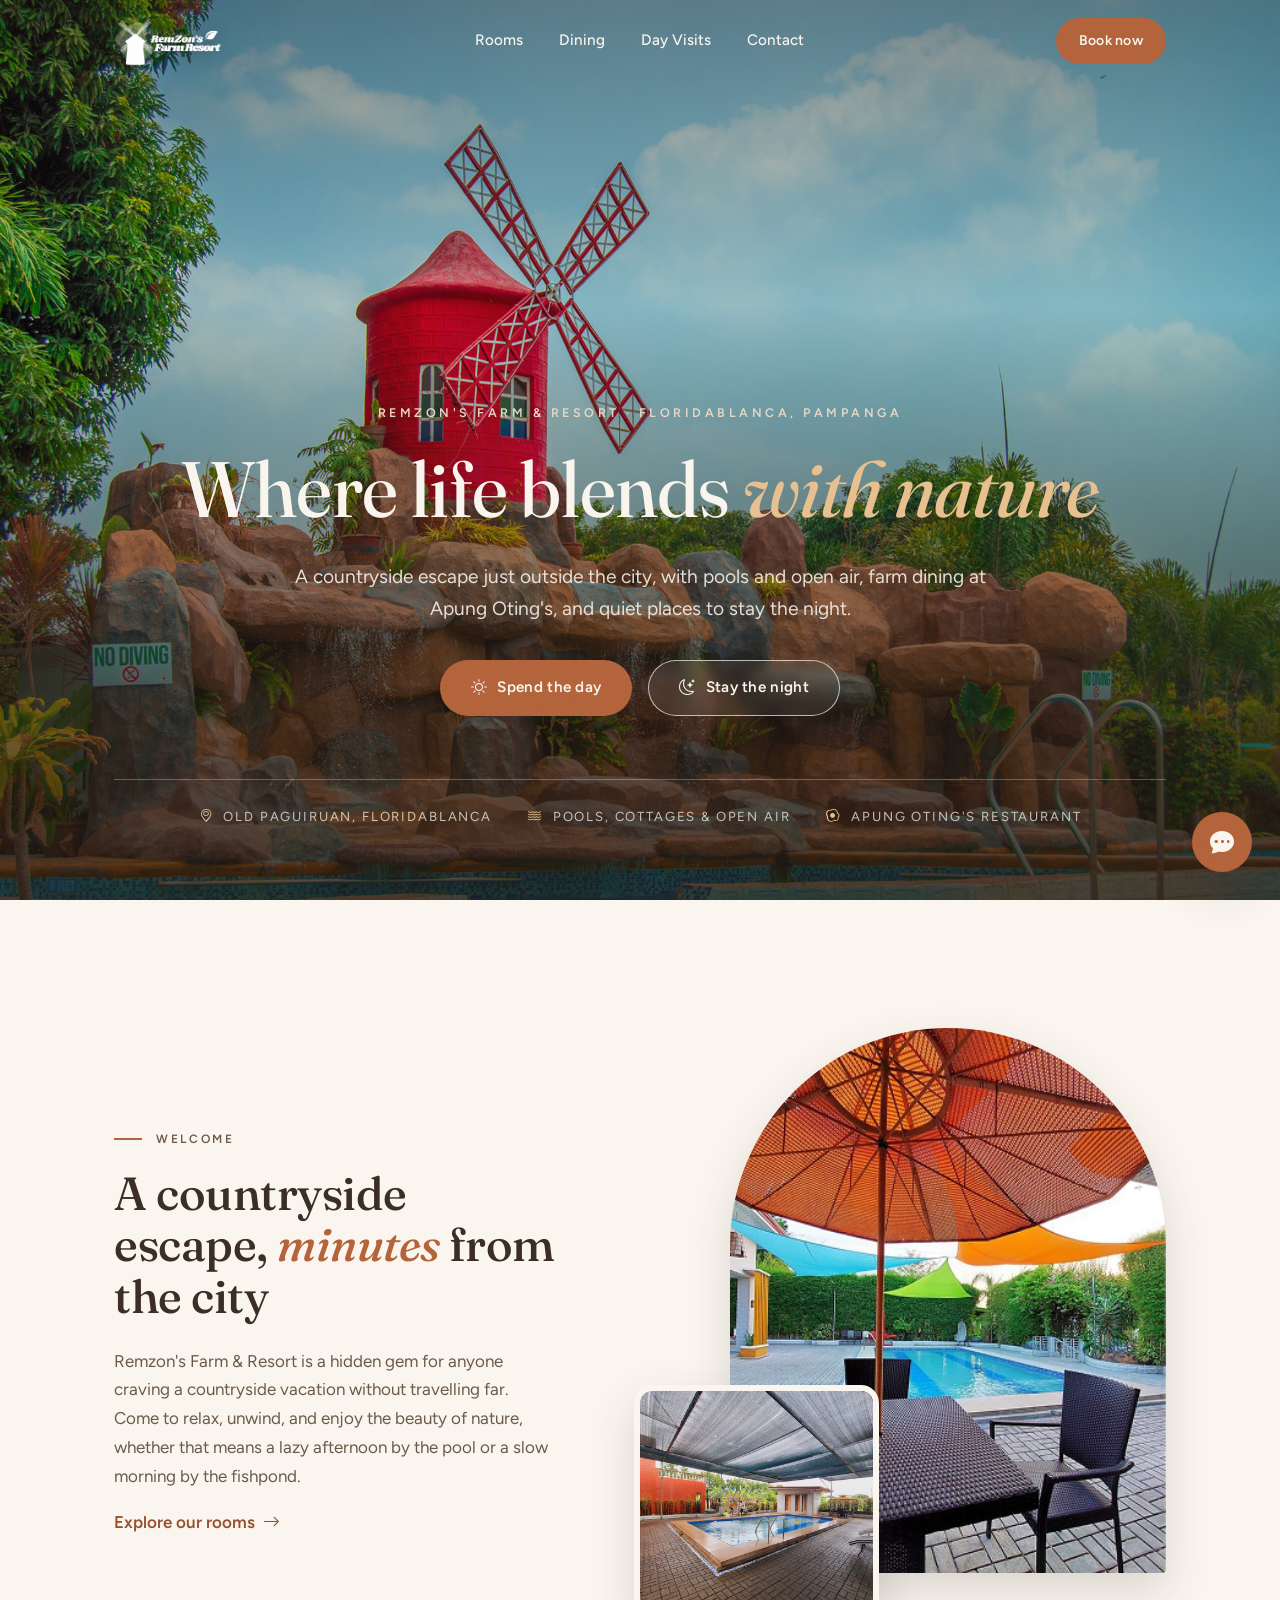
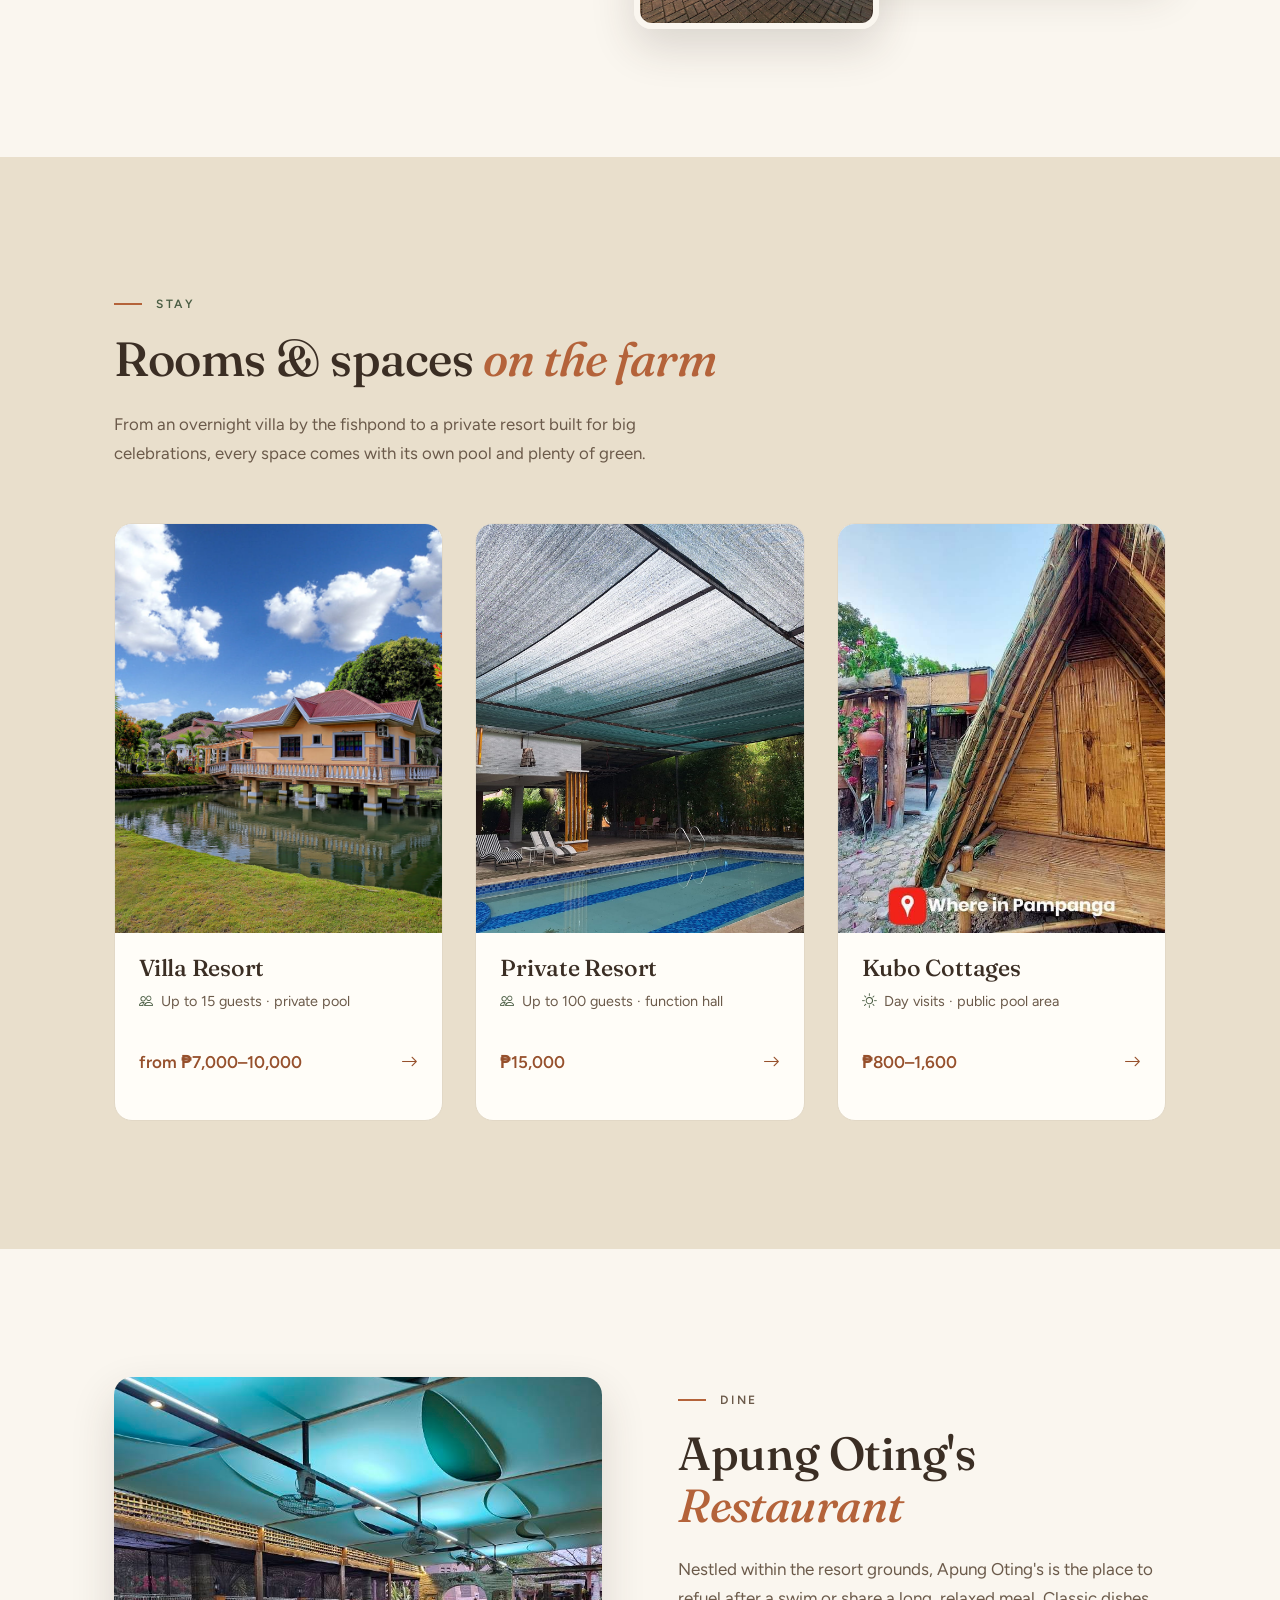
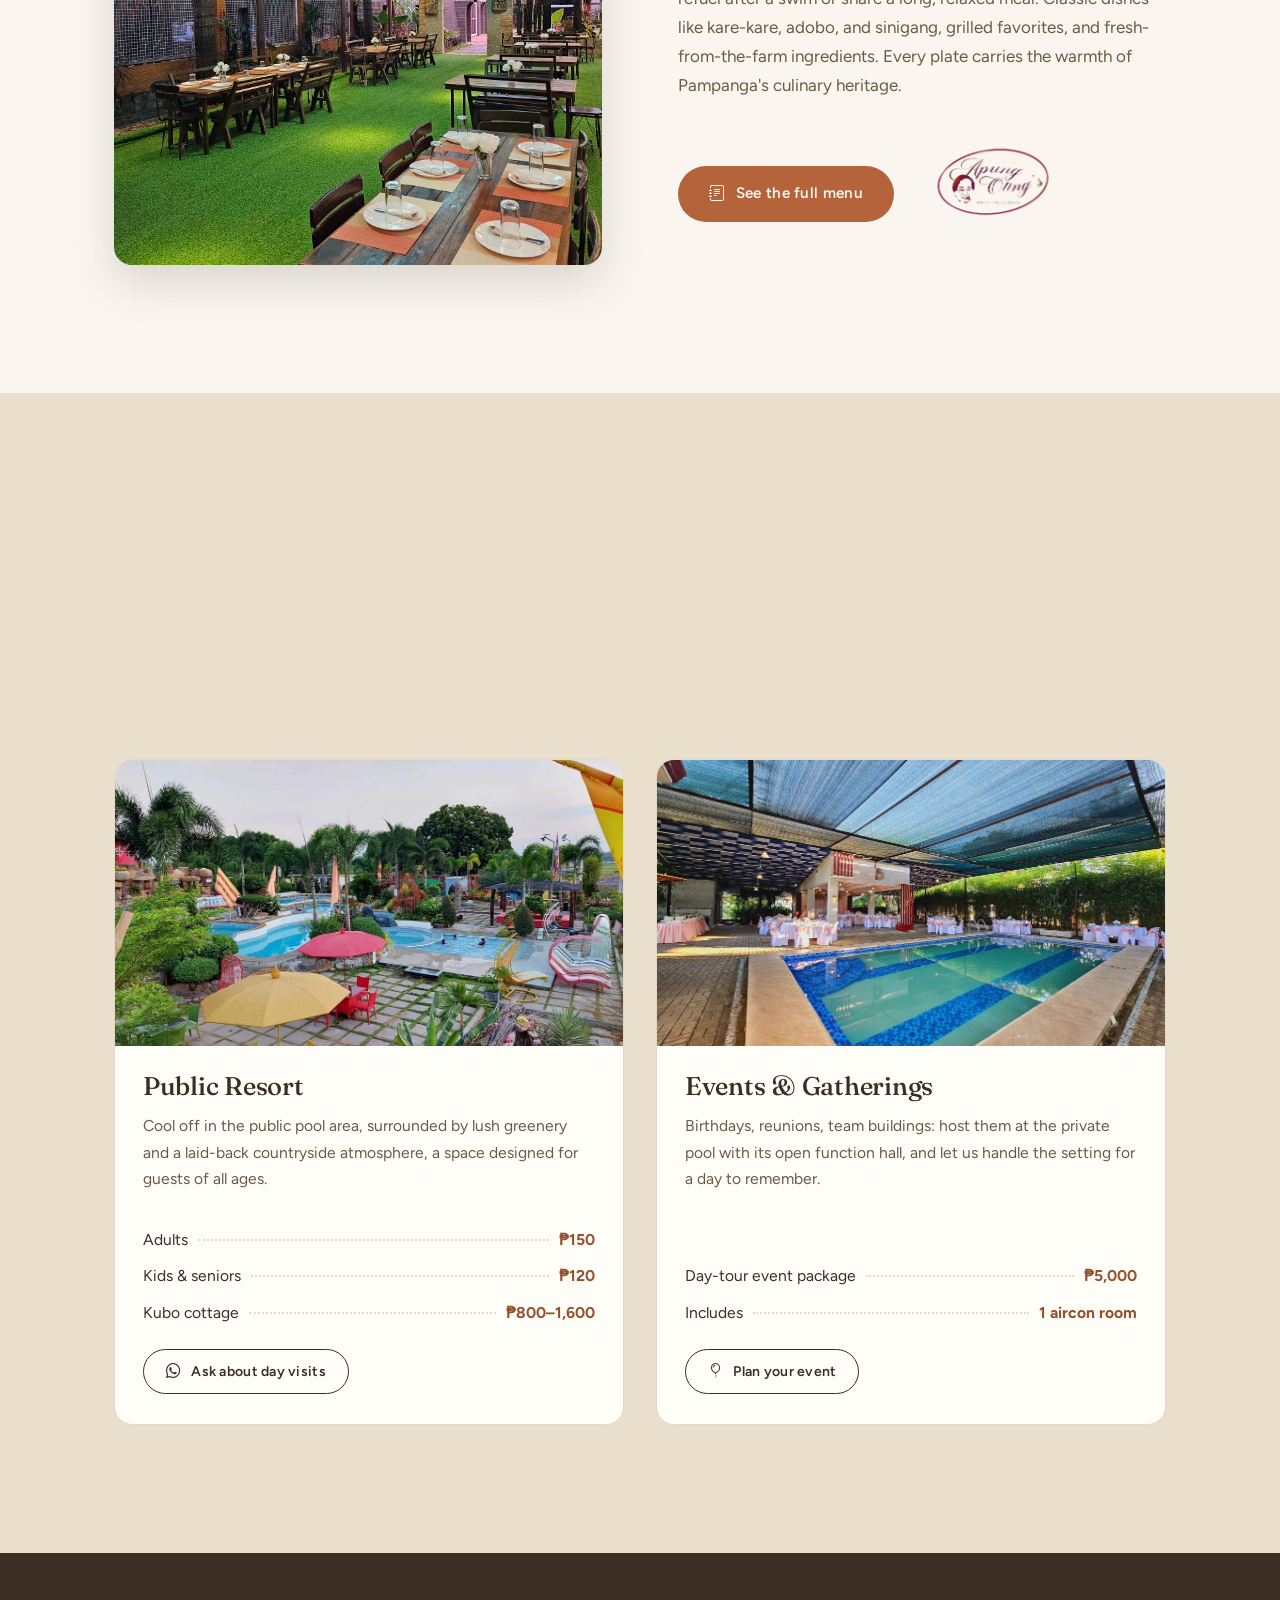
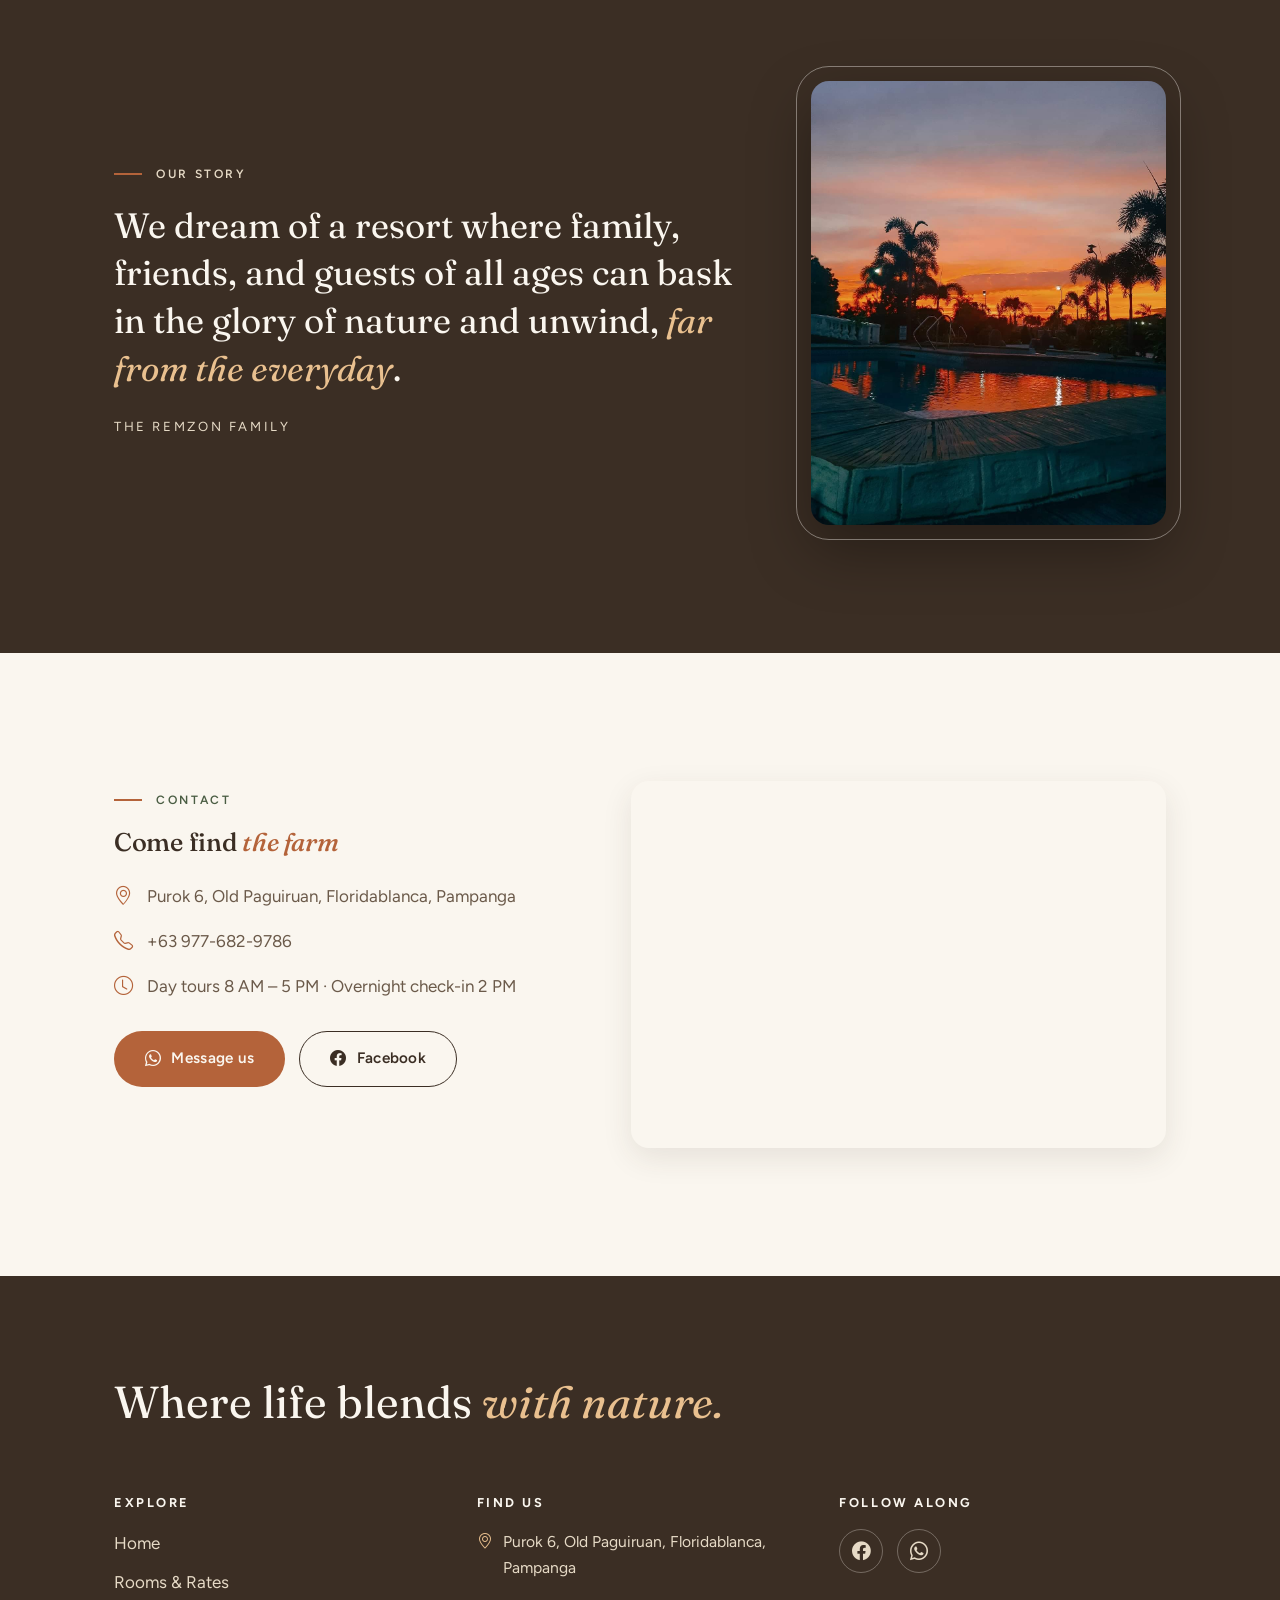
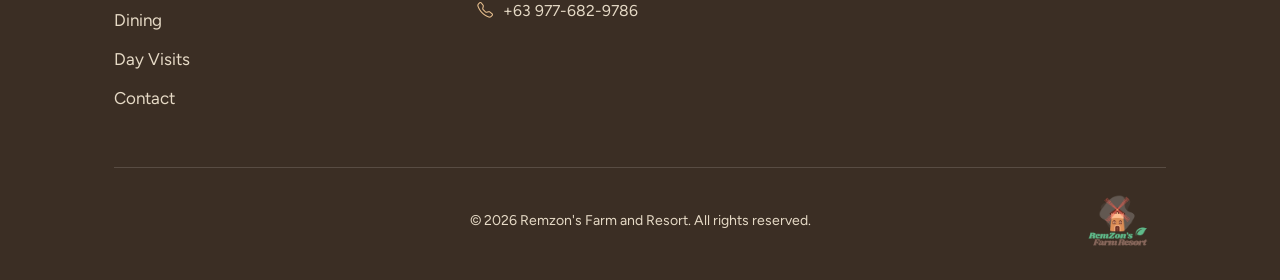
==== commit 0ff92cd5: "Add Apung Oting's dining page with the full menu New dining.html: photo hero, story band, kitchen fa" ====
--- a/index.html
+++ b/index.html
@@ -21,7 +21,7 @@
     </a>
     <nav class="site-nav">
       <a href="rooms.html">Rooms</a>
-      <a href="#dining">Dining</a>
+      <a href="dining.html">Dining</a>
       <a href="#day">Day Visits</a>
       <a href="#contact">Contact</a>
     </nav>
@@ -33,9 +33,13 @@
 <!-- HERO -->
 <section class="hero">
   <div class="hero-content">
-    <p class="hero-eyebrow">Remzon's Farm &amp; Resort · Floridablanca, Pampanga</p>
+    <p class="hero-eyebrow">
+      <span class="hero-eyebrow-full">Remzon's Farm &amp; Resort · Floridablanca, Pampanga</span>
+      <span class="hero-eyebrow-short">Floridablanca, Pampanga</span>
+    </p>
     <h1>Where life blends <em>with nature</em></h1>
-    <p class="hero-sub">A countryside escape just outside the city, with pools and open air, farm dining at Apung Oting's, and quiet places to stay the night.</p>
+    <p class="hero-sub hero-sub--full">A countryside escape just outside the city, with pools and open air, farm dining at Apung Oting's, and quiet places to stay the night.</p>
+    <p class="hero-sub hero-sub--short">A countryside escape just outside the city, with pools, farm dining, and quiet places to stay.</p>
     <div class="hero-doors">
       <a class="btn btn--clay" href="#day"><i class="bi bi-sun"></i> Spend the day</a>
       <a class="btn btn--ghost-light" href="rooms.html"><i class="bi bi-moon-stars"></i> Stay the night</a>
@@ -110,7 +114,7 @@
       <h2>Apung Oting's <em>Restaurant</em></h2>
       <p>Nestled within the resort grounds, Apung Oting's is the place to refuel after a swim or share a long, relaxed meal. Classic dishes like kare-kare, adobo, and sinigang, grilled favorites, and fresh-from-the-farm ingredients. Every plate carries the warmth of Pampanga's culinary heritage.</p>
       <div class="dine-actions">
-        <a class="btn btn--clay" href="Restaurant/menu1.jpg" target="_blank" rel="noopener"><i class="bi bi-journal-text"></i> View the menu</a>
+        <a class="btn btn--clay" href="dining.html"><i class="bi bi-journal-text"></i> See the full menu</a>
         <img class="resto-logo" src="Logo/RestaurantLogo.png" alt="Apung Oting's Restaurant logo">
       </div>
     </div>
@@ -197,7 +201,7 @@
         <ul>
           <li><a href="index.html">Home</a></li>
           <li><a href="rooms.html">Rooms &amp; Rates</a></li>
-          <li><a href="index.html#dining">Dining</a></li>
+          <li><a href="dining.html">Dining</a></li>
           <li><a href="index.html#day">Day Visits</a></li>
           <li><a href="index.html#contact">Contact</a></li>
         </ul>
--- a/style.css
+++ b/style.css
@@ -15,6 +15,8 @@
   --leaf: #4A5D43;
   --line: #E2D8C6;
   --white: #FFFDF8;
+  /* Apung Oting's signature — the restaurant's own logo maroon, used only on dining */
+  --maroon: #7A2F3A;
 
   --font-display: "Fraunces", serif;
   --font-body: "Figtree", sans-serif;
@@ -321,6 +323,9 @@
   margin-bottom: 22px;
 }
 
+/* short eyebrow/sub variants only appear on phones (see mobile hero block) */
+.hero-eyebrow-short { display: none; }
+
 .hero h1 {
   font-size: clamp(2.7rem, 6.5vw, 4.9rem);
   font-weight: 450;
@@ -339,6 +344,8 @@
   margin-inline: auto;
   margin-bottom: 34px;
 }
+
+.hero-sub--short { display: none; }
 
 .hero-doors {
   display: flex;
@@ -527,6 +534,171 @@
 .dine-actions .resto-logo {
   max-width: 150px;
   mix-blend-mode: multiply;
+}
+
+/* ---------- Dining page ---------- */
+
+.dine-hero { min-height: min(82svh, 680px); }
+
+.dine-hero::before {
+  background-image: url("Restaurant/dining-arch.jpg");
+  background-position: center 70%;
+}
+
+/* kitchen favorites */
+.dish-cards {
+  display: grid;
+  grid-template-columns: repeat(3, minmax(0, 1fr));
+  gap: clamp(20px, 3vw, 32px);
+  margin-top: clamp(36px, 5vw, 56px);
+}
+
+.dish-card {
+  background: var(--white);
+  border: 1px solid var(--line);
+  border-radius: var(--radius);
+  overflow: hidden;
+  display: flex;
+  flex-direction: column;
+}
+
+.dish-card .card-photo {
+  aspect-ratio: 4 / 5;
+  overflow: hidden;
+}
+
+.dish-card .card-photo img {
+  width: 100%;
+  height: 100%;
+  object-fit: cover;
+}
+
+.dish-card .card-body {
+  padding: 20px 22px 24px;
+  display: flex;
+  flex-direction: column;
+  gap: 8px;
+  flex: 1;
+}
+
+.dish-card h3 { font-size: 1.35rem; margin-bottom: 0; }
+
+.dish-card .dish-note {
+  font-size: 0.92rem;
+  color: var(--espresso-soft);
+  margin: 0;
+}
+
+.dish-card .dish-price {
+  margin-top: auto;
+  padding-top: 12px;
+  font-weight: 700;
+  color: var(--clay-dark);
+}
+
+.specialty-tag {
+  align-self: flex-start;
+  display: inline-flex;
+  align-items: center;
+  gap: 6px;
+  background: rgba(122, 47, 58, 0.09);
+  color: var(--maroon);
+  border-radius: 999px;
+  padding: 3px 12px;
+  font-size: 0.72rem;
+  font-weight: 700;
+  letter-spacing: 0.12em;
+  text-transform: uppercase;
+}
+
+.specialty-tag i { font-size: 0.68rem; }
+
+/* menu */
+.menu-legend {
+  font-size: 0.9rem;
+  color: var(--espresso-soft);
+}
+
+.menu-legend i { color: var(--maroon); font-size: 0.75rem; }
+
+.menu-nav {
+  position: sticky;
+  top: 82px;
+  z-index: 30;
+  background: rgba(250, 246, 239, 0.96);
+  border-block: 1px solid var(--line);
+}
+
+.menu-nav-inner {
+  max-width: var(--container);
+  margin-inline: auto;
+  padding: 12px var(--gutter);
+  display: flex;
+  gap: 8px;
+  overflow-x: auto;
+  scrollbar-width: none;
+}
+
+.menu-chip {
+  flex-shrink: 0;
+  padding: 8px 20px;
+  border: 1.5px solid var(--line);
+  border-radius: 999px;
+  background: var(--white);
+  font-size: 0.88rem;
+  font-weight: 600;
+  color: var(--espresso);
+  text-decoration: none;
+  transition: border-color 0.2s, color 0.2s, background 0.2s;
+}
+
+.menu-chip:hover {
+  border-color: var(--maroon);
+  color: var(--maroon);
+}
+
+.menu-group {
+  padding-top: clamp(44px, 6vw, 68px);
+  scroll-margin-top: 150px;
+}
+
+.menu-group > h2 { font-size: clamp(1.7rem, 3vw, 2.3rem); }
+
+.menu-columns {
+  columns: 2;
+  column-gap: clamp(36px, 5vw, 72px);
+  margin-top: 10px;
+}
+
+.menu-block {
+  break-inside: avoid;
+  padding-bottom: 30px;
+}
+
+.menu-block h3 {
+  font-size: 1.2rem;
+  color: var(--maroon);
+  border-bottom: 1px solid var(--line);
+  padding-bottom: 9px;
+  margin-bottom: 14px;
+}
+
+.menu-list {
+  display: flex;
+  flex-direction: column;
+  gap: 9px;
+}
+
+.menu-list .spec {
+  color: var(--maroon);
+  font-size: 0.68rem;
+  margin-left: 5px;
+}
+
+.menu-note {
+  font-size: 0.9rem;
+  color: var(--espresso-soft);
+  margin: 28px 0 0;
 }
 
 /* ---------- Day visits / rates ---------- */
@@ -1121,6 +1293,16 @@
 }
 
 .field textarea { resize: vertical; min-height: 110px; }
+
+/* iOS Safari sizes type=date to its native content (ignoring width:100%) and
+   centers the text, so the field overshoots its grid cell on mobile. Strip the
+   native appearance and pin it to a plain, left-aligned, full-width box. */
+.field input[type="date"] {
+  -webkit-appearance: none;
+  appearance: none;
+  min-width: 0;
+  text-align: left;
+}
 
 .field .field-error {
   display: none;
@@ -1585,6 +1767,11 @@
 
   .cards-3 { grid-template-columns: 1fr; max-width: 440px; margin-inline: auto; }
   .visit-cards { grid-template-columns: 1fr; }
+  .dish-cards { grid-template-columns: 1fr; max-width: 440px; margin-inline: auto; }
+
+  .menu-columns { columns: 1; }
+  .menu-nav { top: 68px; }
+  .menu-group { scroll-margin-top: 132px; }
 
   .booking-layout { grid-template-columns: 1fr; }
   .booking-aside { position: static; }
@@ -1605,9 +1792,20 @@
   .thumb-row { grid-template-columns: repeat(6, minmax(0, 1fr)); }
 }
 
+@media (max-width: 600px) {
+  /* Mobile hero: the desktop version stacks five text blocks into one narrow
+     column. Trim the redundant ones (the brand line, the feature strip), swap
+     in a shorter sub, and drop the trailing gap so the hero breathes. */
+  .hero-eyebrow-full { display: none; }
+  .hero-eyebrow-short { display: inline; }
+  .hero-sub--full { display: none; }
+  .hero-sub--short { display: block; }
+  .hero-strip { display: none; }
+  .hero-doors { margin-bottom: 0; }
+}
+
 @media (max-width: 480px) {
   .hero-doors .btn { width: min(320px, 100%); }
-  .hero-strip { gap: 8px 20px; font-size: 0.72rem; }
   .thumb-row { grid-template-columns: repeat(3, minmax(0, 1fr)); }
   .amenities-grid { grid-template-columns: 1fr; }
 }
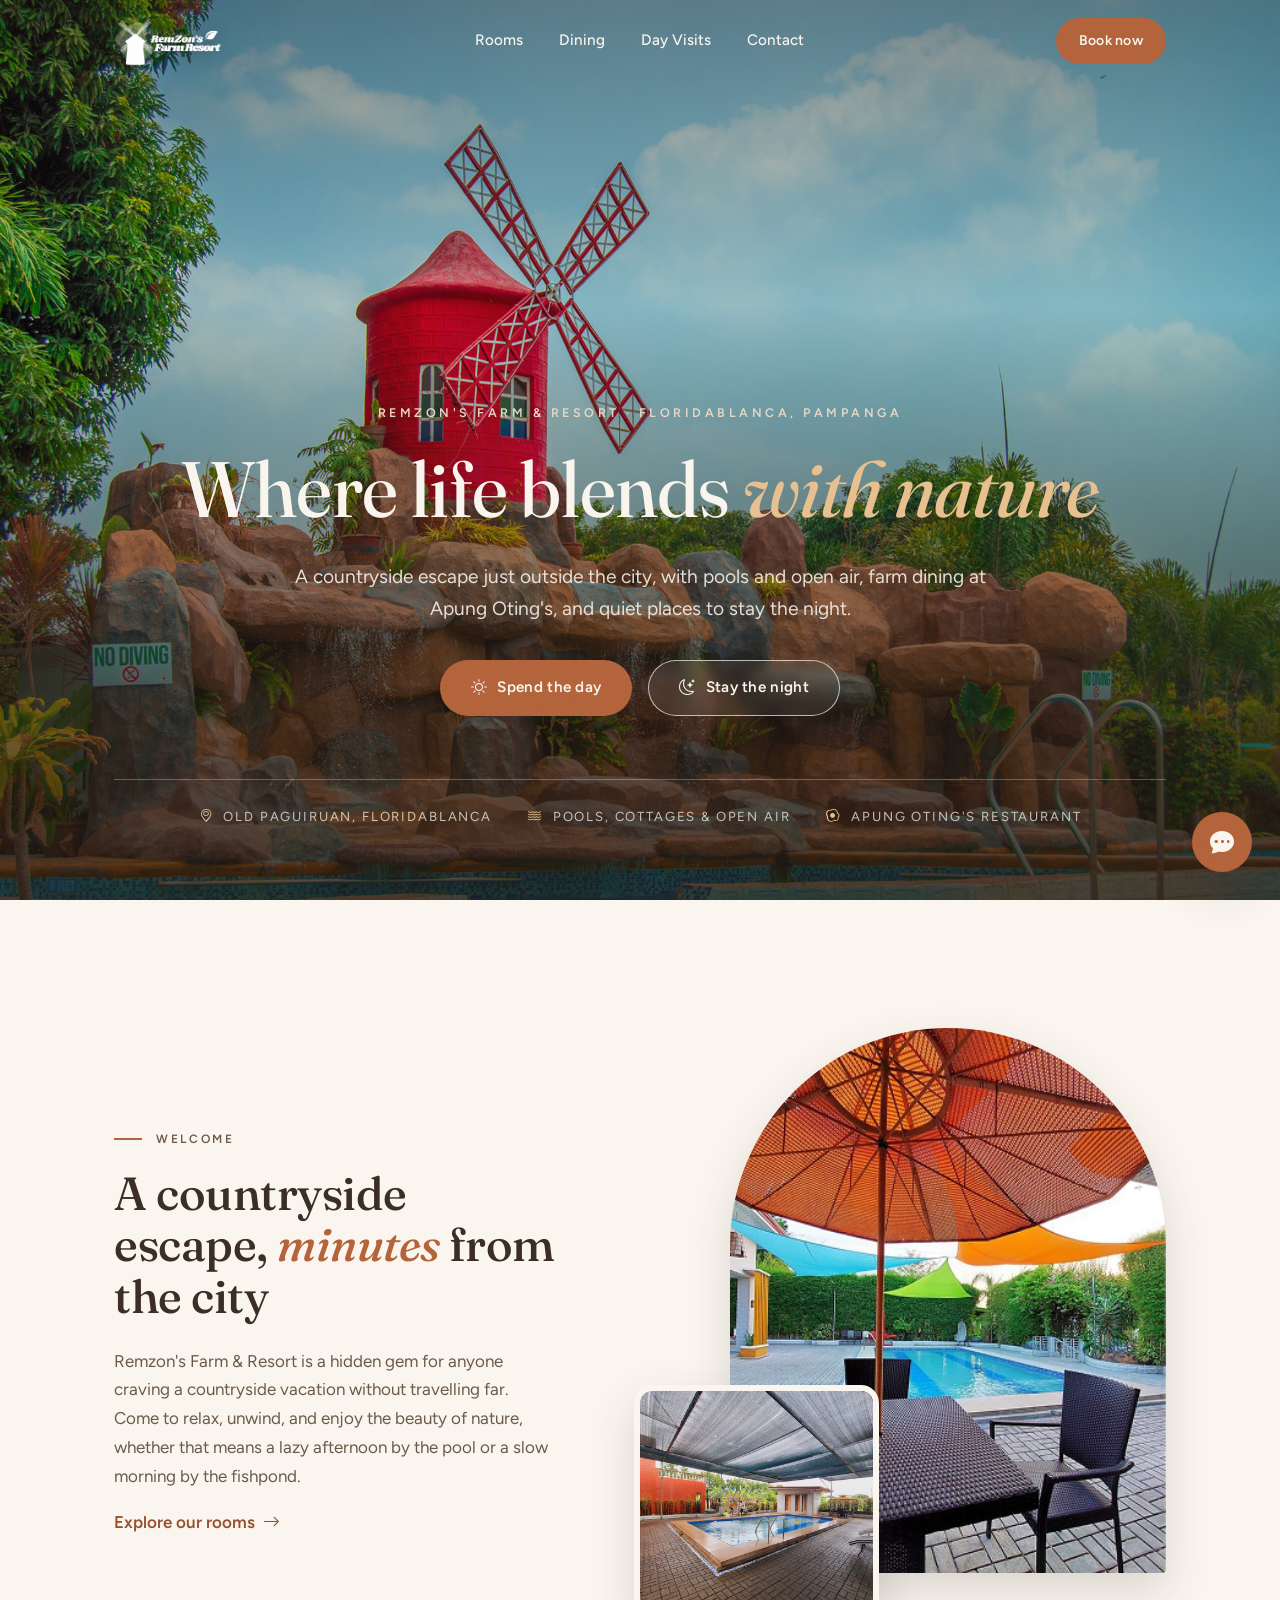
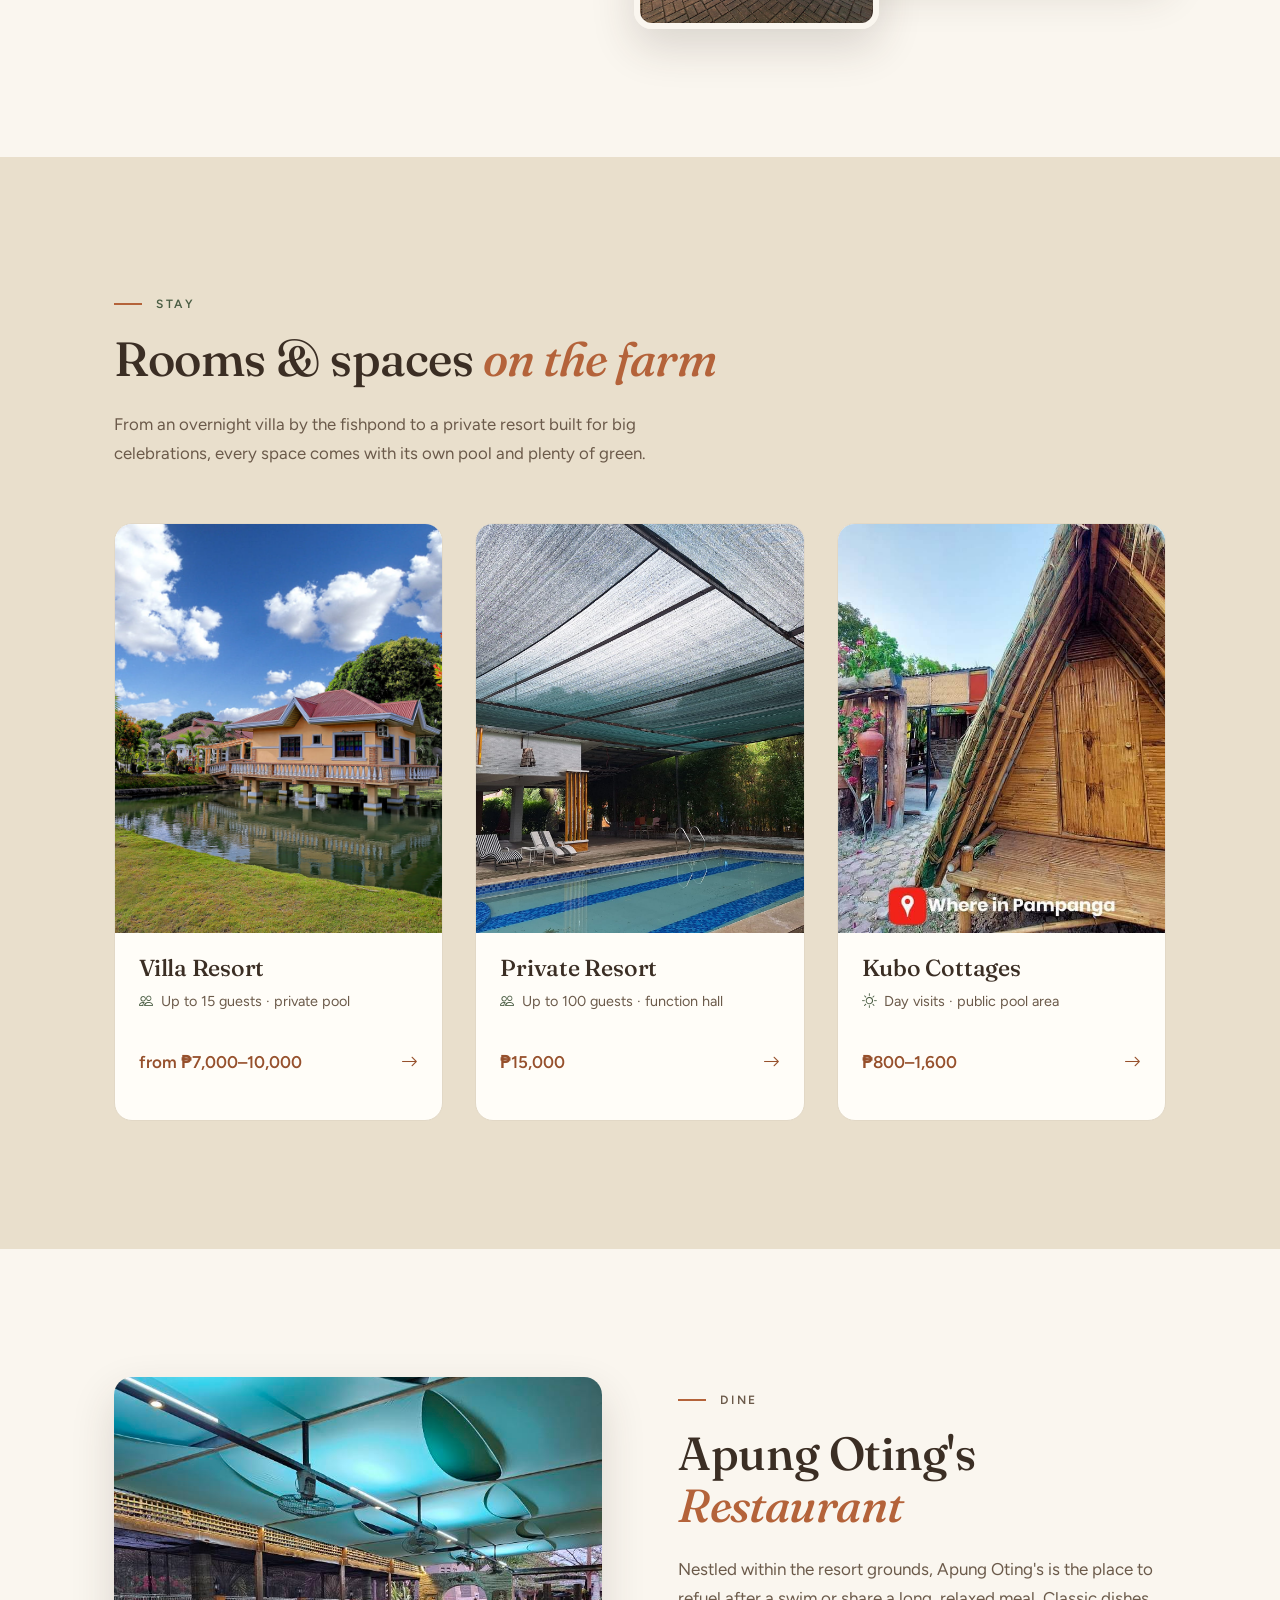
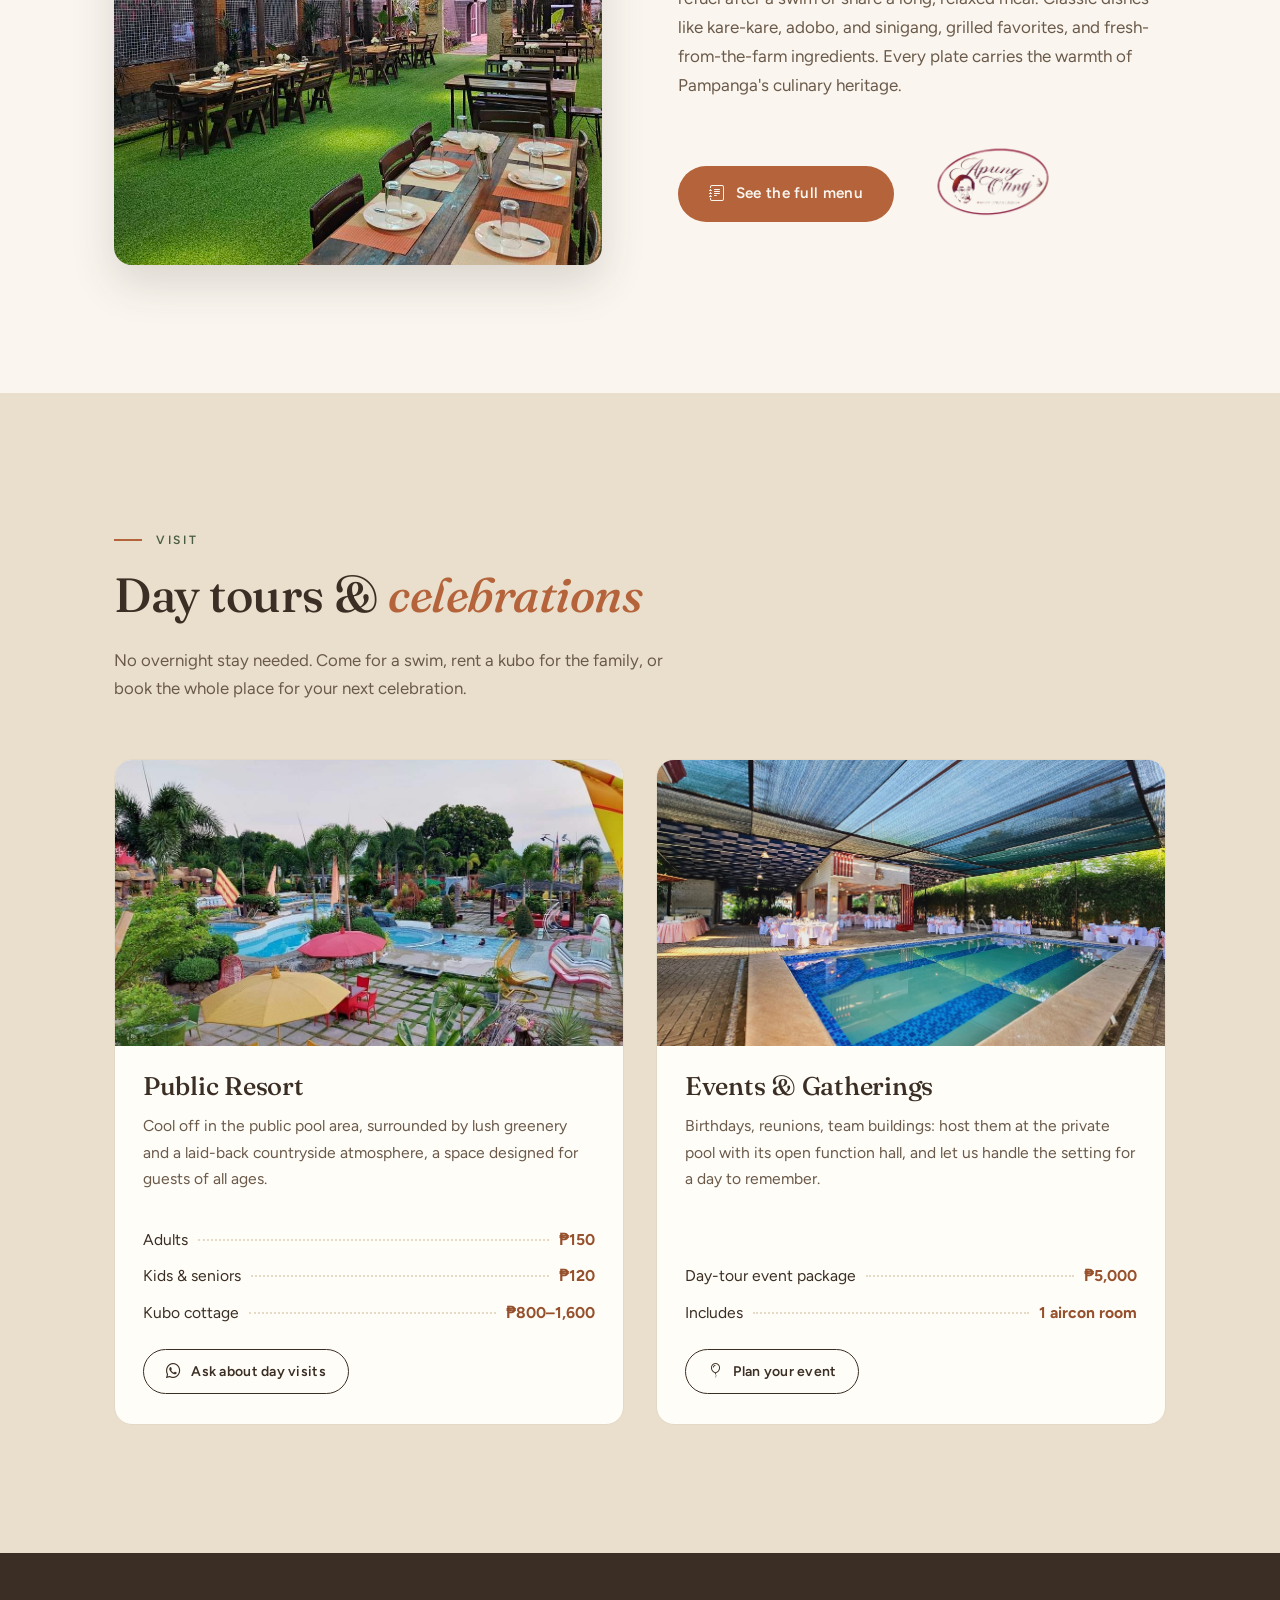
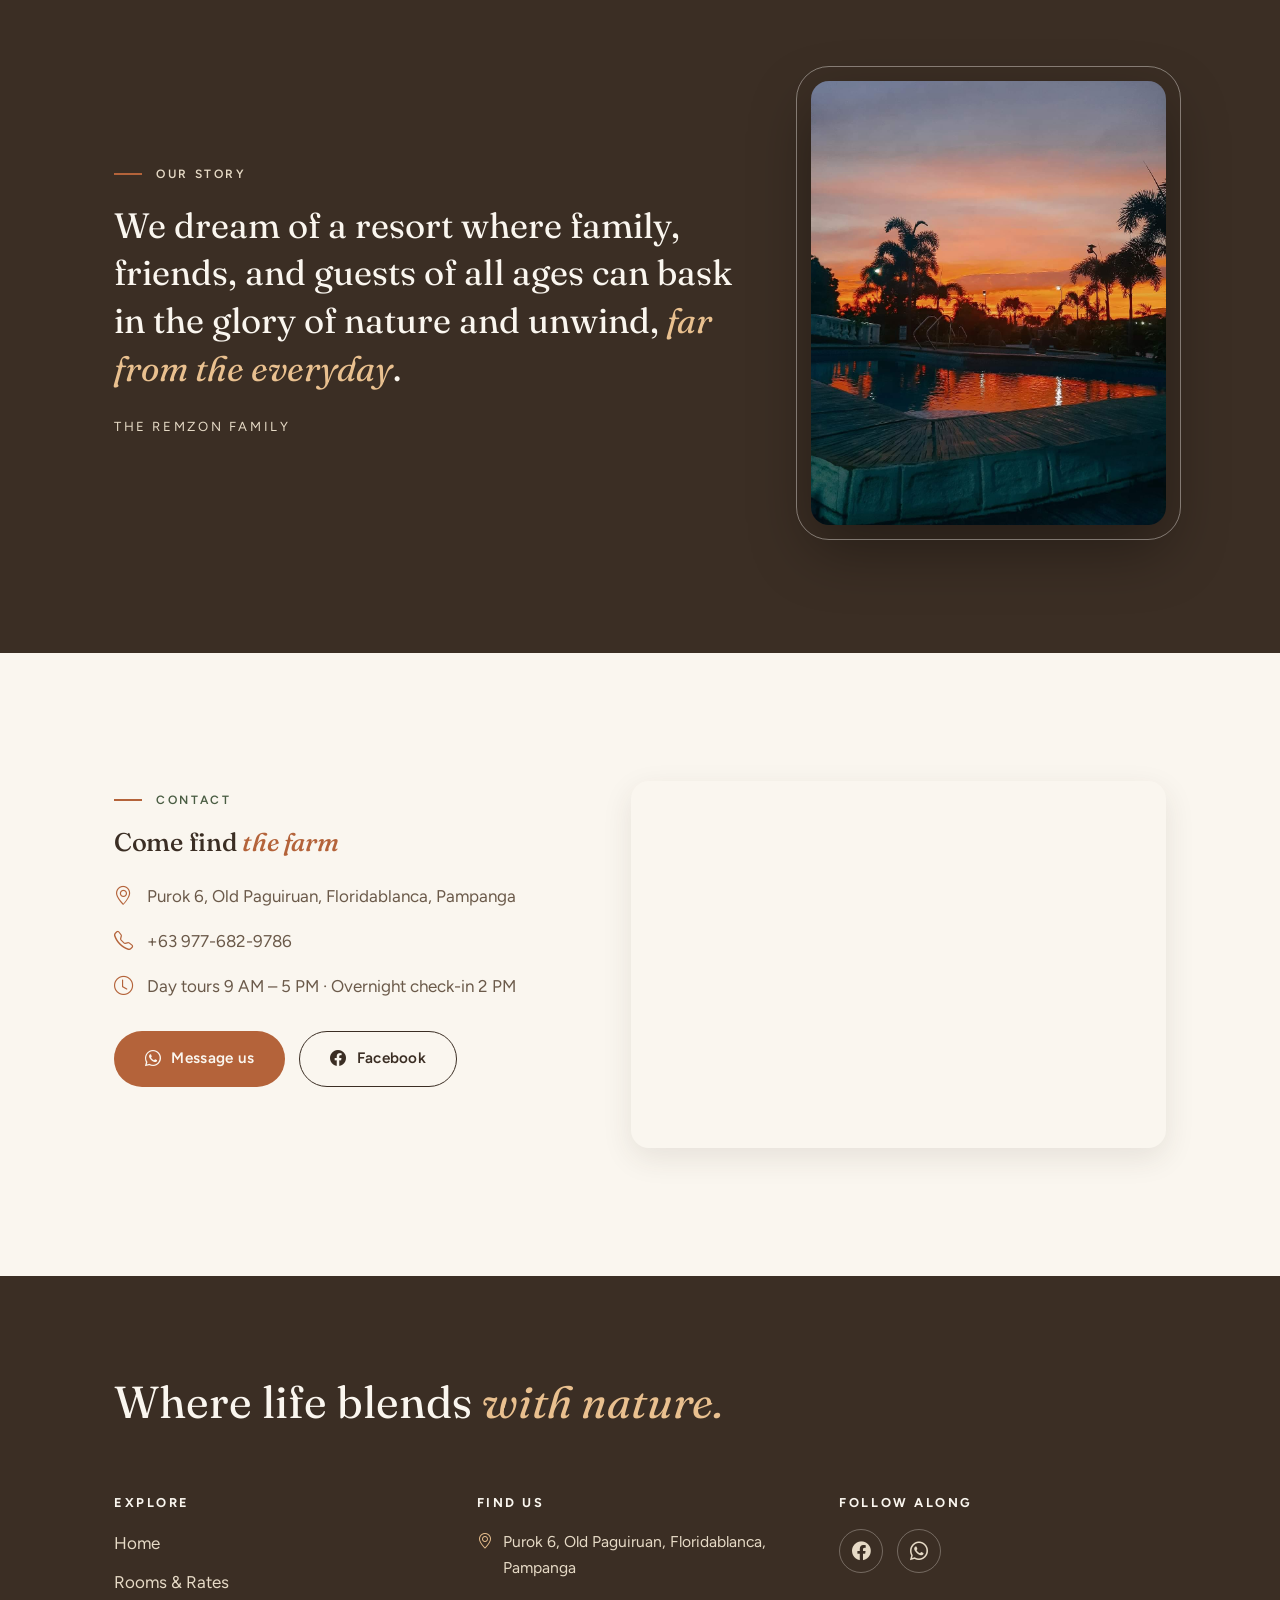
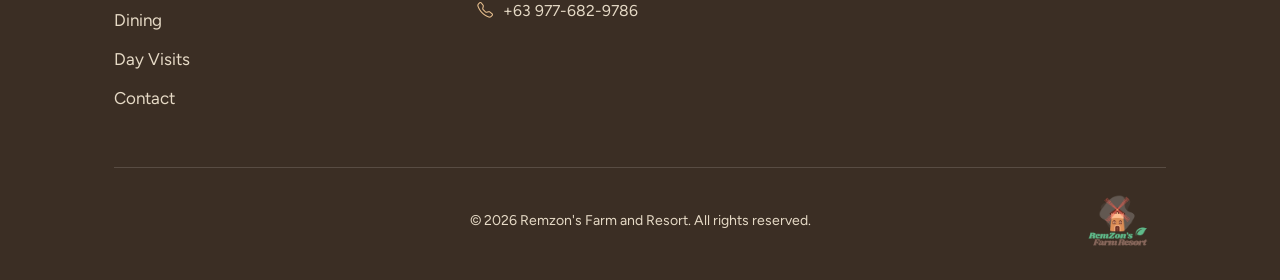
==== commit 5702c94b: "Dining: food photo strip, category separators, bigger specialty mark Adds the scroll-snap photo stri" ====
--- a/index.html
+++ b/index.html
@@ -180,7 +180,7 @@
       <ul class="contact-list">
         <li><i class="bi bi-geo-alt"></i> Purok 6, Old Paguiruan, Floridablanca, Pampanga</li>
         <li><i class="bi bi-telephone"></i> +63 977-682-9786</li>
-        <li><i class="bi bi-clock"></i> Day tours 8 AM – 5 PM · Overnight check-in 2 PM</li>
+        <li><i class="bi bi-clock"></i> Day tours 9 AM – 5 PM · Overnight check-in 2 PM</li>
       </ul>
       <div class="contact-actions">
         <a class="btn btn--clay" href="https://wa.me/639662276892?text=Hi!%20I%27d%20like%20to%20ask%20about%20Remzon%27s%20Farm%20and%20Resort." target="_blank" rel="noopener"><i class="bi bi-whatsapp"></i> Message us</a>
--- a/style.css
+++ b/style.css
@@ -541,8 +541,8 @@
 .dine-hero { min-height: min(82svh, 680px); }
 
 .dine-hero::before {
-  background-image: url("Restaurant/dining-arch.jpg");
-  background-position: center 70%;
+  background-image: url("Restaurant/dine.jpg");
+  background-position: center 62%;
 }
 
 /* kitchen favorites */
@@ -619,7 +619,16 @@
   color: var(--espresso-soft);
 }
 
-.menu-legend i { color: var(--maroon); font-size: 0.75rem; }
+/* chef-hat specialty marker — same mark the printed menu uses
+   (BestSeller-mark.png is BestSeller.png with its transparent padding trimmed,
+   so the glyph fills the box and sits on the text baseline) */
+.spec-hat {
+  height: 1.2em;
+  width: auto;
+  display: inline-block;
+  vertical-align: -0.25em;
+  margin-left: 3px;
+}
 
 .menu-nav {
   position: sticky;
@@ -662,6 +671,11 @@
   scroll-margin-top: 150px;
 }
 
+.menu-group + .menu-group {
+  margin-top: clamp(40px, 5vw, 60px);
+  border-top: 1px solid var(--line);
+}
+
 .menu-group > h2 { font-size: clamp(1.7rem, 3vw, 2.3rem); }
 
 .menu-columns {
@@ -689,10 +703,15 @@
   gap: 9px;
 }
 
-.menu-list .spec {
-  color: var(--maroon);
-  font-size: 0.68rem;
-  margin-left: 5px;
+/* hairline between items so the eye keeps its row */
+.menu-list .rate-row {
+  padding-bottom: 9px;
+  border-bottom: 1px solid rgba(226, 216, 198, 0.55);
+}
+
+.menu-list .rate-row:last-child {
+  padding-bottom: 0;
+  border-bottom: 0;
 }
 
 .menu-note {
